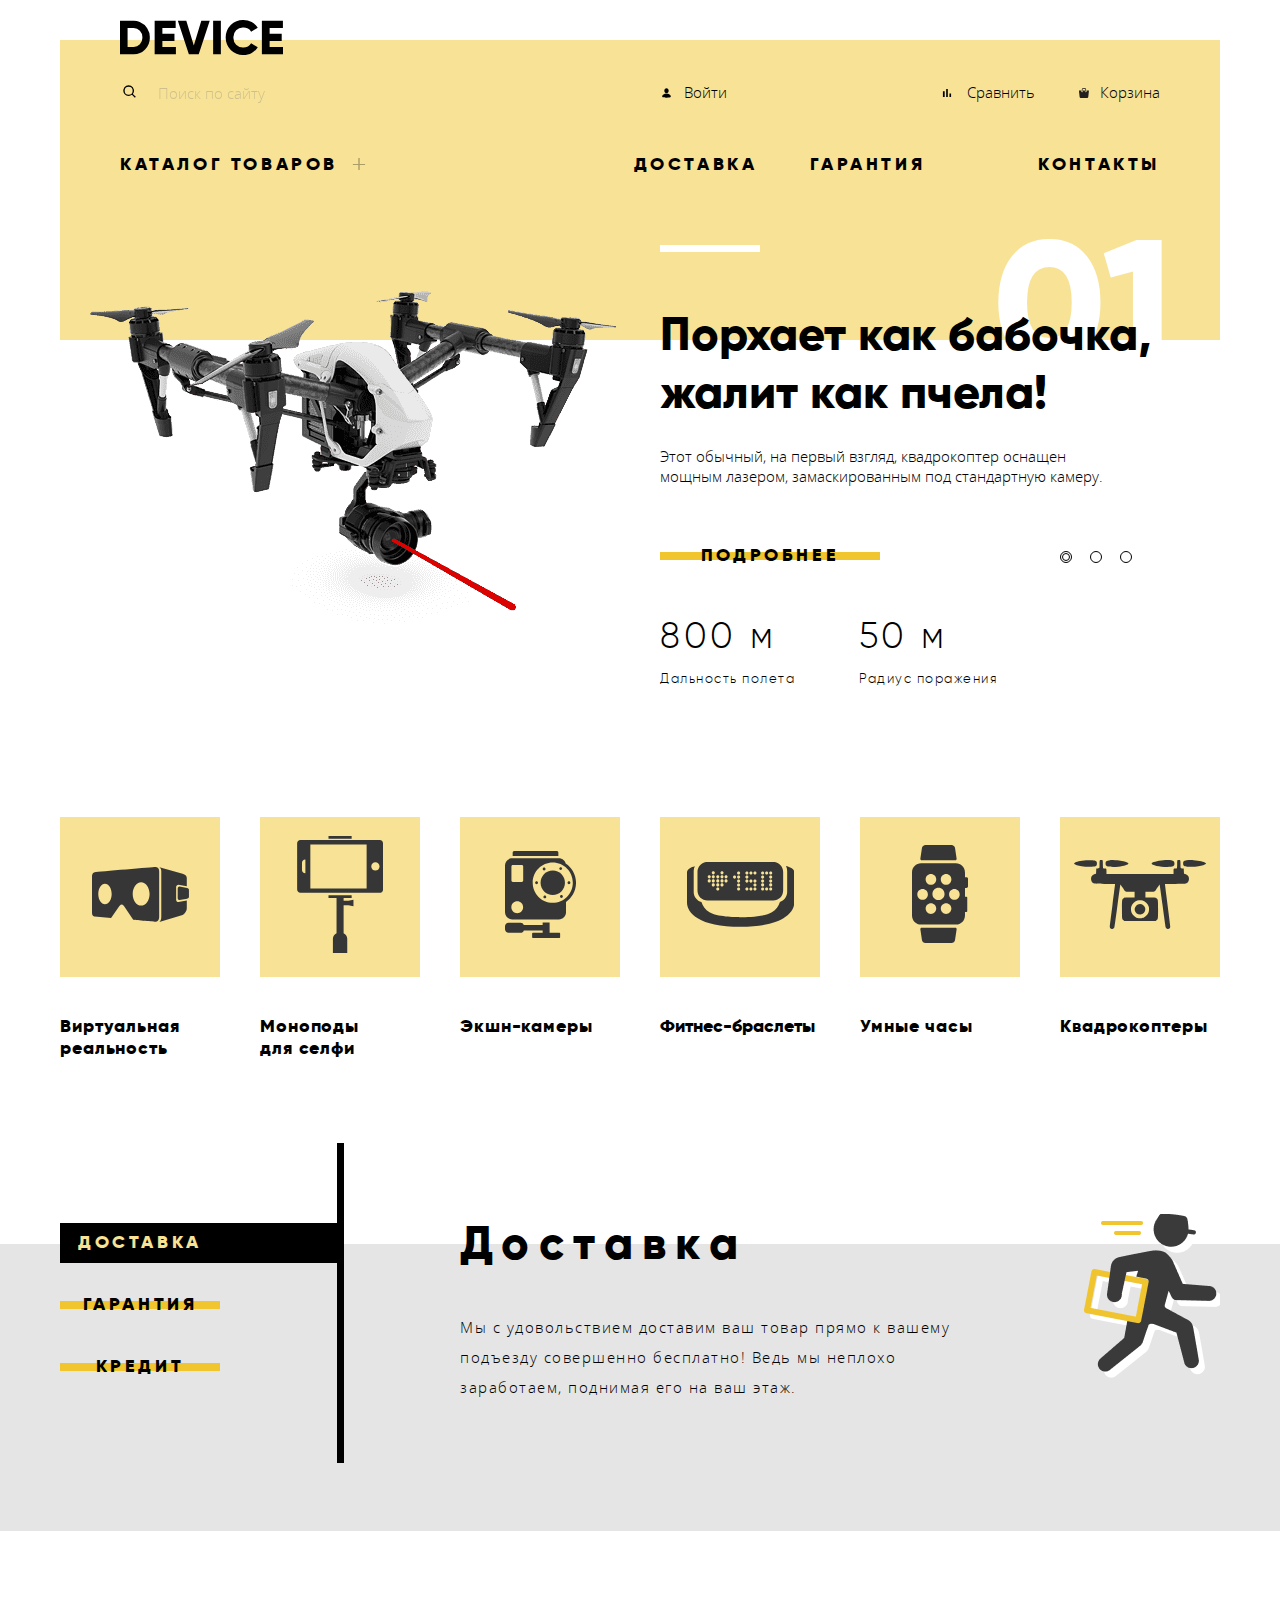
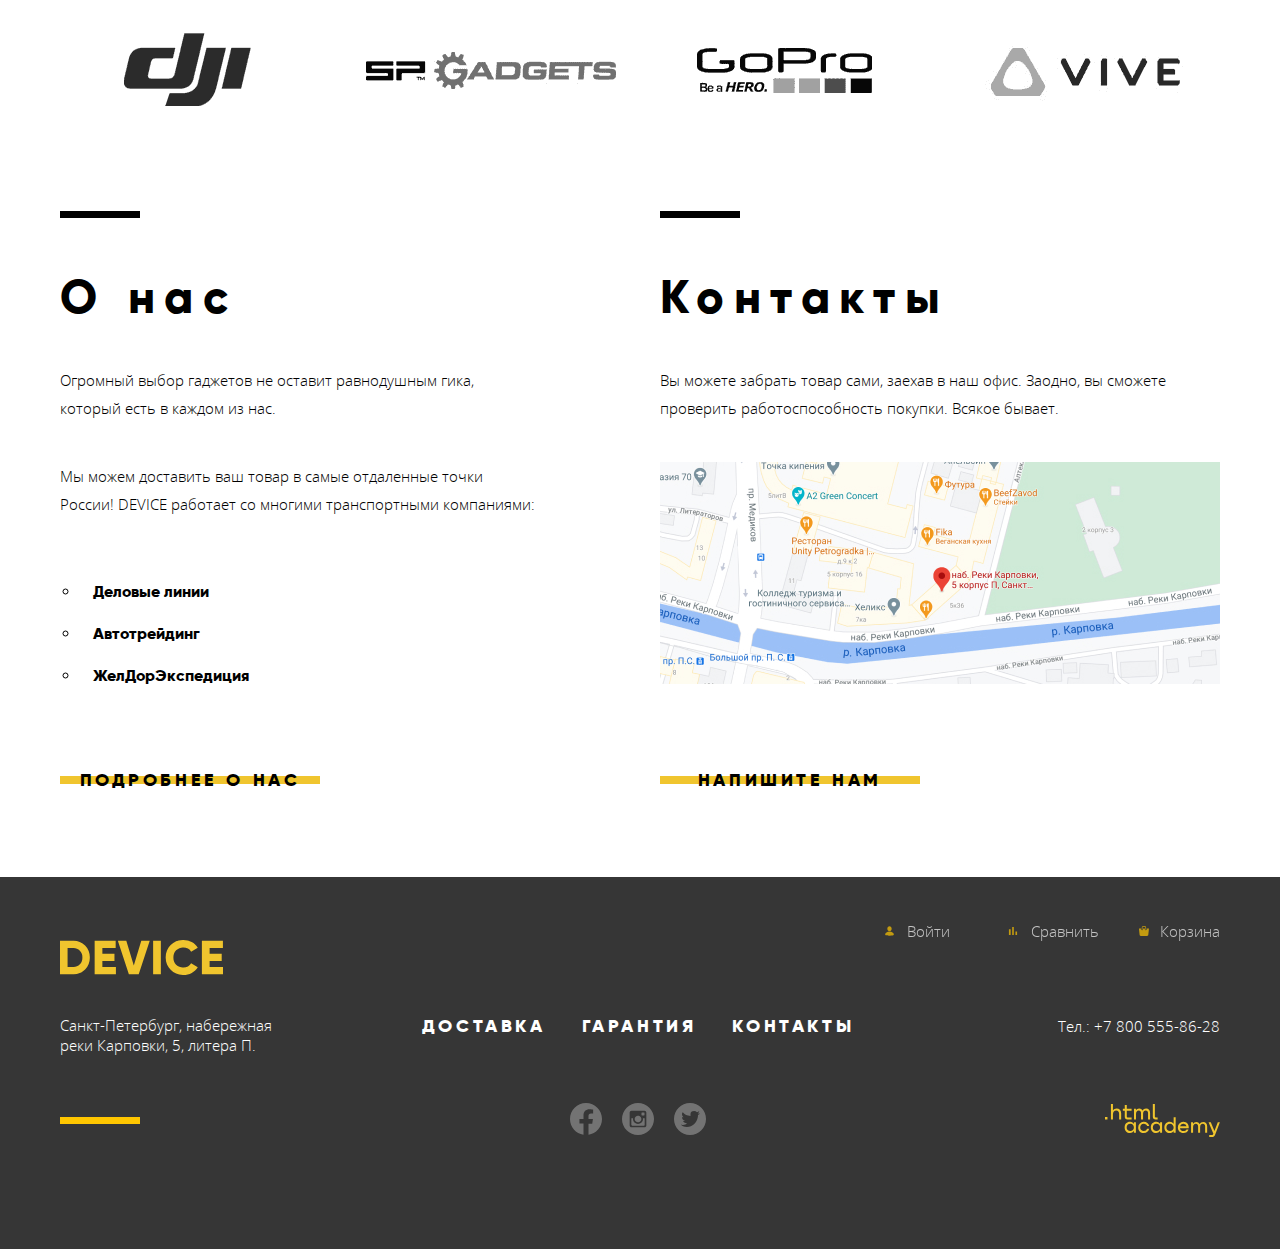
==== index.html @ fd4f30e4 "доработала модалки" ====
<!DOCTYPE html>
<html class="page" lang="ru">

<head>
  <meta charset="utf-8">
  <title>HTML Academy: Девайс</title>
  <link rel="stylesheet" href="css/normalize.css">
  <link rel="stylesheet" href="css/style.css">
  <link rel="icon" href="favicon.ico">
  <link rel="icon" href="favicon/icon.svg" type="image/svg+xml">
  <link rel="apple-touch-icon" href="favicon/180.png">
  <link rel="manifest" href="manifest.webmanifest">
</head>

<body class="page-body">
  <header class="header-main container">
    <a class="logo-link" href="#">
      <img class="logo" src="img/logo.svg" width="163" height="35" alt="Логотип магазина Девайс">
    </a>
    <nav class="nav-menu">
      <div class="nav-menu-top">
        <form class="search-form" action="#" method="get">
          <label for="search-input"><span class="visually-hidden">Поиск</span></label>
          <input class="search-input" id="search-input" type="text" name="search" placeholder="Поиск по сайту" required>
          <button class="search-button" type="submit">Найти</button>
        </form>
        <ul class="profile-list">
          <li class="nav-action-item">
            <a class="nav-action-link link-user link-name" href="#">Войти</a>
          </li>
        </ul>
        <ul class="nav-action-list">
          <li class="nav-action-item">
            <a class="nav-action-link link-chart" href="#">Сравнить</a>
          </li>
          <li class="nav-action-item">
            <a class="nav-action-link link-card" href="#">Корзина</a>
          </li>
        </ul>
      </div>
      <ul class="nav-list">
        <li class="nav-item top-menu">
          <a class="nav-link nav-catalog-link" href="catalog.html">Каталог товаров</a>
          <ul class="submenu-list">
            <li class="submenu-item item-a">
              <a class="catalog-link" href="catalog.html">Виртуальная реальность</a>
            </li>
            <li class="submenu-item item-b">
              <a class="catalog-link" href="catalog.html">Моноподы для селфи</a>
            </li>
            <li class="submenu-item item-c">
              <a class="catalog-link" href="catalog.html">Экшн-камеры</a>
            </li>
            <li class="submenu-item item-d">
              <a class="catalog-link" href="catalog.html">Фитнес-браслеты</a>
            </li>
            <li class="submenu-item item-e">
              <a class="catalog-link" href="catalog.html">Умные часы</a>
            </li>
            <li class="submenu-item item-f">
              <a class="catalog-link" href="catalog.html">Квадрокоптер</a>
            </li>
          </ul>
        </li>
        <li class="nav-item">
          <a class="nav-link" href="#delivery">Доставка</a>
        </li>
        <li class="nav-item">
          <a class="nav-link" href="#warranty">Гарантия</a>
        </li>
        <li class="nav-item">
          <a class="nav-link" href="#contacts">Контакты</a>
        </li>
      </ul>
    </nav>
  </header>

  <main class="main-section">
    <h1 class="visually-hidden">Магазин Device</h1>
    <section class="slider container">
      <div class="pagination">
        <a class="pagination-link pagination-link-active pagination-link1" href="#slide1" aria-label="Первый слайд"></a>
        <a class="pagination-link pagination-link2" href="#slide2" aria-label="Второй слайд"></a>
        <a class="pagination-link pagination-link3" href="#slide3" aria-label="Третий слайд"></a>
      </div>
      <h2 class="visually-hidden">Хиты продаж!</h2>
      <div class="slider-inner">
        <ul class="slider-list">
          <li id="slide1" class="slide-item slide1">
            <div class="slide-right">
              <div class="slider-wrap">
                <h4 class="slider-title">Порхает как бабочка, жалит как пчела!</h4>
                <p class="slider-text">
                  Этот обычный, на первый взгляд, квадрокоптер оснащен<br> мощным лазером, замаскированным под стандартную камеру.
                </p>
                <p class="slider-button">
                  <a class="slider-link link-details" href="catalog.html">Подробнее</a>
                </p>
                <div class="properties-container">
                  <dl class="properties">
                    <dt>Дальность полета</dt>
                    <dd>800 м</dd>
                  </dl>
                  <dl class="properties">
                    <dt>Радиус поражения</dt>
                    <dd>50 м</dd>
                  </dl>
                </div>
              </div>
            </div>
            <div class="slide-left">
              <img class="slide-img" src="img/slider/slider-3.png" alt="Квадрокоптер" width="526" height="334">
            </div>
          </li>
          <li id="slide2" class="slide-item slide2">
            <div class="slide-right">
              <div class="slider-wrap">
                <h4 class="slider-title">Худеем<br>правильно!</h4>
                <p class="slider-text">
                  Мотивирующие фитнес-браслеты помогут найти в себе силы<br> не пропускать занятия и
                  соблюдать диету.
                </p>
                <p class="slider-button">
                  <a class="slider-link link-details" href="catalog.html">Подробнее</a>
                </p>
                <div class="properties-container">
                  <dl class="properties">
                    <dt>Без подзарядки</dt>
                    <dd>48 часов</dd>
                  </dl>
                </div>
              </div>
            </div>
            <div class="slide-left">
              <img class="slide-img" src="img/slider/slider-2.png" alt="Фитнес-браслет" width="345" height="485">
            </div>
          </li>
          <li id="slide3" class="slide-item slide3">
            <div class="slide-right">
              <div class="slider-wrap">
                <h4 class="slider-title">Делай селфи,<br> как Бен Стиллер!</h4>
                <p class="slider-text">
                  Самая длинная палка для селфи доступна в нашем магазине.<br>Восемь (Восемь,
                  Карл!) метров длиной и весом всего 5 килограмм.
                </p>
                <p class="slider-button">
                  <a class="slider-link link-details" href="catalog.html">Подробнее</a>
                </p>
                <div class="properties-container">
                  <dl class="properties">
                    <dt>Длина палки</dt>
                    <dd>8,5 м</dd>
                  </dl>
                  <dl class="properties">
                    <dt>Вес палки</dt>
                    <dd>5 кг</dd>
                  </dl>
                  <dl class="properties">
                    <dt>Материал</dt>
                    <dd>Карбон</dd>
                  </dl>
                </div>
              </div>
            </div>
            <div class="slide-left">
              <img class="slide-img" src="img/slider/slider-1.png" alt="Палка для селфи" width="384" height="486">
            </div>
          </li>
        </ul>
      </div>
    </section>
    <section class="chapters container">
      <h2 class="visually-hidden">Категории товаров</h2>
      <ul class="chapter-list">
        <li class="chapter-item">
          <a class="chapter-link chapter-link1" href="catalog.html">Виртуальная реальность</a>
        </li>
        <li class="chapter-item">
          <a class="chapter-link chapter-link2" href="catalog.html">Моноподы<br> для селфи</a>
        </li>
        <li class="chapter-item">
          <a class="chapter-link chapter-link3" href="catalog.html">Экшн-камеры</a>
        </li>
        <li class="chapter-item">
          <a class="chapter-link chapter-link4" href="catalog.html">Фитнес-браслеты</a>
        </li>
        <li class="chapter-item">
          <a class="chapter-link chapter-link5" href="catalog.html">Умные часы</a>
        </li>
        <li class="chapter-item">
          <a class="chapter-link chapter-link6" href="catalog.html">Квадрокоптеры</a>
        </li>
      </ul>
    </section>
    <section class="advantages">
      <h2 class="visually-hidden">Сервисы и услуги</h2>
      <div class="advantages-container container">
        <div class="advantage-pagination advantage-rect">
          <a class="advantage-link advantage-link-active" href="#delivery">
            <span class="advantage-link-content">Доставка</span>
          </a>
          <a class="advantage-link" href="#warranty">
            <span class="advantage-link-content">Гарантия</span>
          </a>
          <a class="advantage-link" href="#credit">
            <span class="advantage-link-content">Кредит</span>
          </a>
        </div>
        <div class="advantage-services">
          <ul class="advantage-list">
            <li class="advantage-item advantage-delivery" id="delivery">
              <h2 class="advantage-title">Доставка</h2>
              <p class="advantage-text">
                Мы с удовольствием доставим ваш товар прямо к вашему подъезду совершенно бесплатно! Ведь мы неплохо заработаем, поднимая его на ваш этаж.
              </p>
            </li>
            <li class="advantage-item advantage-warranty" id="warranty">
              <h2 class="advantage-title">Гарантия</h2>
              <p class="advantage-text">
                Если из-за возгорания купленного у нас товара у вас сгорит дом — не переживайте, мы выдадим вам новый. Товар, не дом, конечно же.
              </p>
            </li>
            <li class="advantage-item advantage-credit" id="credit">
              <h2 class="advantage-title">Кредит</h2>
              <p class="advantage-text">
                Залезть в долговую яму стало проще! Кредитные консультанты подберут для вас наиболее выгодные условия кредита. Выгодные для нашего банка, разумеется.
              </p>
            </li>
          </ul>
        </div>
      </div>
    </section>
    <section class="brends container">
      <h2 class="visually-hidden">Любимые бренды</h2>
      <a class="brend-link" href="#">
        <img src="img/brends/logo-1.png" width="260" height="100" alt="brend dji">
      </a>
      <a class="brend-link" href="#">
        <img src="img/brends/logo-3.png" width="260" height="100" alt="brend SPgadgets">
      </a>
      <a class="brend-link" href="#">
        <img src="img/brends/logo-4.png" width="260" height="100" alt="brend gopro">
      </a>
      <a class="brend-link" href="#">
        <img src="img/brends/logo-2.png" width="260" height="100" alt="brend vive">
      </a>
    </section>
    <section class="information container">
      <div class="info info-left rectangle-black" id="about">
        <h2 class="info-title">О нас</h2>
        <p class="info-text">
          Огромный выбор гаджетов не оставит равнодушным гика,<br> который есть в каждом из нас.
        </p>
        <p class="info-text">
          Мы можем доставить ваш товар в самые отдаленные точки<br> России! DEVICE работает со многими транспортными компаниями:
        </p>
        <ul class="info-list">
          <li class="info-item">Деловые линии</li>
          <li class="info-item">Автотрейдинг</li>
          <li class="info-item">ЖелДорЭкспедиция</li>
        </ul>
        <p>
          <a class="info-details link-details" href="blank.html">Подробнее о нас</a>
        </p>
      </div>
      <div class="info info-right rectangle-black" id="contacts">
        <h2 class="info-title">Контакты</h2>
        <p class="info-text">
          Вы можете забрать товар сами, заехав в наш офис. Заодно, вы сможете проверить работоспособность покупки. Всякое бывает.
        </p>
        <!-- карта в модальном окне -->
        <a class="map-link"
          href="https://yandex.ru/maps/?um=constructor%3A0f38cbfa6daa32924978b7d7535a2a2a3429eadb33dad07c6a43eb1ac3338e23&source=constructorLink">
          <img src="img/map.png" width="560" height="222" alt="Санкт-Петербург, набережная реки Карповки, 5, литера П">
        </a>
        <p>
          <a class="info-form-link link-details" href="blank.html">Напишите нам</a>
        </p>
      </div>
    </section>
  </main>
  <footer class="footer-main">
    <div class="footer-container container">
      <div class="footer-navigation">
        <ul class="footer-profile-list">
          <li class="footer-action-item">
            <a class="footer-action-link footer-link-user footer-name-user" href="#">Войти</a>
          </li>
        </ul>
        <ul class="footer-action-list">
          <li class="footer-action-item">
            <a class="footer-action-link footer-link-chart" href="#">Сравнить</a>
          </li>
          <li class="footer-action-item">
            <a class="footer-action-link footer-link-card" href="#">Корзина</a>
          </li>
        </ul>
      </div>
      <section class="footer-content">
        <h2 class="visually-hidden">Контакты</h2>
        <div class="footer-left">
          <a class="footer-logo-link" href="#">
            <img class="logo-footer" src="img/logo-yellow.svg" width="163" height="35" alt="Логотип магазина Девайс">
          </a>
          <p class="footer-text rectangle-yellow">
            Санкт-Петербург, набережная<br>реки Карповки, 5, литера П.
          </p>
        </div>
        <div class="footer-center">
          <ul class="footer-nav-list">
            <li class="footer-nav-item">
              <a class="footer-nav-link" href="#delivery">Доставка</a>
            </li>
            <li class="footer-nav-item">
              <a class="footer-nav-link" href="#warranty">Гарантия</a>
            </li>
            <li class="footer-nav-item">
              <a class="footer-nav-link" href="#contacts">Контакты</a>
            </li>
          </ul>
          <ul class="social-list">
            <li class="social-item">
              <a class="social-link facebook" href="#">
                <span class="visually-hidden">Мы в фейсбуке</span>
              </a>
            </li>
            <li class="social-item">
              <a class="social-link instagram" href="#">
                <span class="visually-hidden">Мы в инстаграм</span>
              </a>
            </li>
            <li class="social-item">
              <a class="social-link twitter" href="#">
                <span class="visually-hidden">Мы в твиттере</span>
              </a>
            </li>
          </ul>
        </div>
        <div class="footer-right">
          <p class="footer-text">Тел.:
            <a class="tel-link" href="tel:+78005558628">+7 800 555-86-28</a>
          </p>
          <a class="education-link" href="https://htmlacademy.ru/intensive/htmlcss">
            <img class="education-logo" width="115" height="33" src="img/logo_htmlacademy.svg" alt="html academy">
          </a>
        </div>
      </section>
    </div>
  </footer>

  <section class="modal modal-map">
    <h2 class="visually-hidden">Как до нас добраться</h2>
    <p>
      <button class="modal-close modal-close-map" type="button"></button>
    </p>
  <iframe src="https://www.google.com/maps/embed?pb=!1m18!1m12!1m3!1d1996.8226084133173!2d30.31522021666786!3d59.968265981886915!2m3!1f0!2f0!3f0!3m2!1i1024!2i768!4f13.1!3m3!1m2!1s0x4696310fca5afc31%3A0x5f2ac55f567b2400!2sHTML%20Academy!5e0!3m2!1sru!2sus!4v1624770397176!5m2!1sru!2sus" width="960" height="560" allowfullscreen="" loading="lazy" title="Офис компании по адресу набережная реки Карповки, 5, литера П, Санкт-Петербург">
  </iframe>
  </section>

  <section class="modal modal-letter">
    <h2 class="visually-hidden">Напишите нам</h2>
    <p>
      <button class="modal-close" type="button"></button>
    </p>
    <form action="#" method="post" class="letter-form">
      <p>
        <label for="name-input">Ваше имя:</label>
        <input class="letter-input letter-input-name" id="name-input" type="text" name="name" placeholder="Имя Фамилия" autofocus>
      </p>
      <p>
        <label for="email-input">Ваш e-mail:</label>
        <input class="letter-input letter-input-email" id="email-input" type="email" name="e-mail" placeholder="email@example.com" tabindex="2">
      </p>
      <p>
        <label for="yourmessage">Текст письма:</label>
        <textarea class="letter-textarea" id="yourmessage" name="message" rows=5 tabindex="3" placeholder="В свободной форме"></textarea>
      </p>

      <button type="submit" class="letter-button">Отправить</button>
    </form>
  </section>

<script src="js/script.js"></script>
</body>

</html>
---- css/style.css ----
:root {
  --basic-black: #000000;
  --basic-white: #ffffff;
  --basic-extra-dark: #363636;
  --basic-dark: #464646;
  --basic-grey: #7e7e7e;
  --basic-dark-grey: #dcdcdc;
  --basic-light-grey: #e5e5e5;
  --basic-yellow: #f0c52e;
  --basic-light-yellow: #f7e296;
  --special-yellow: #ffc600;
  --special-green: #91c92f;
  --special-rose: #f6dada;
  --special-opacity: rgba(255, 255, 255, 0);
  --special-light-grey: #f2f2f2;
  --special-dark-grey: #eaeaea;
}

@font-face {
  font-family: "Gilroy";
  src:
    url("../fonts/gilroyextrabold.woff2") format("woff2"),
    url("../fonts/gilroyextrabold.woff") format("woff");
  font-style: normal;
  font-weight: 800;
}

@font-face {
  font-family: "Gilroy";
  src:
    url("../fonts/gilroylight.woff2") format("woff2"),
    url("../fonts/gilroylight.woff") format("woff");
  font-style: normal;
  font-weight: 300;
}

@font-face {
  font-family: "Open Sans";
  src:
    url("../fonts/opensans.woff2") format("woff2"),
    url("../fonts/opensans.woff") format("woff");
  font-style: normal;
  font-weight: 400;
}

@font-face {
  font-family: "Open Sans";
  src:
    url("../fonts/opensanslight.woff2") format("woff2"),
    url("../fonts/opensanslight.woff") format("woff");
  font-style: normal;
  font-weight: 300;
}

/* Animations */

@keyframes bounce {
  0% {
    transform: translateY(-2000px);
  }

  70% {
    transform: translateY(30px);
  }

  90% {
    transform: translateY(-10px);
  }

  100% {
    transform: translateY(0);
  }
}

@keyframes shake {
  0%,
  100% {
    transform: translateX(0);
  }

  10%,
  30%,
  50%,
  70%,
  90% {
    transform: translateX(-10px);
  }

  20%,
  40%,
  60%,
  80% {
    transform: translateX(10px);
  }
}

.page {
  height: 100%;
  scroll-behavior: smooth;
}

.page-body {
  font-family: "Open Sans", "Roboto", sans-serif;
  font-size: 15px;
  font-weight: 300;
  color: var(--basic-black);
  background-color: var(--basic-white);
  margin: 0 auto;
  padding: 0;
  width: 100%;
  min-height: 100%;
  display: grid;
  grid-template-rows: min-content 1fr min-content;
  align-content: start;
}

a {
  text-decoration: none;
  color: var(--basic-black);
}

img {
  display: block;
  max-width: 100%;
  height: auto;
}

.visually-hidden {
  position: absolute;
  transform: scale(0);
}

.container {
  width: 1160px;
  margin: 0 auto;
  box-sizing: border-box;
  padding: 0;
}

/* -------header------- */

.header-main {
  background: var(--basic-light-yellow);
  margin-top: 40px;
  padding: 44px 60px 158px;
}

.logo-link {
  position: absolute;
  top: 20px;
}

.logo-link:hover {
  opacity: 0.6;
}

.logo-link:active {
  opacity: 0.3;
}

.logo {
  width: 163px;
  height: 35px;
}

.nav-menu {
  display: flex;
  flex-direction: column;
}

.nav-menu-top {
  display: flex;
}

.search-form {
  margin-top: -12px;
  margin-right: 98px;
  padding: 0;
  display: flex;
  position: relative;
}

label[for="search-input"] {
  display: flex;
  background-image: url(../img/icons/icon_search.svg);
  background-repeat: no-repeat;
  background-position: center;
  margin-right: 16px;
  width: 20px;
  height: 40px;
}

.search-button {
  display: flex;
  justify-content: center;
  align-items: center;
  font-family: "Open Sans", "Roboto", sans-serif;
  font-weight: 300;
  width: 84px;
  height: 50px;
  border: 2px solid var(--basic-black);
  border-bottom: none;
  background: var(--special-opacity);
  text-transform: uppercase;
  opacity: 0;
}

.search-button::before {
  content: "";
  width: 440px;
  height: 2px;
  background-color: var(--basic-black);
  position: absolute;
  bottom: 0;
  left: 0;
}

.search-input {
  border: none;
  outline: none;
  background: var(--special-opacity);
  opacity: 0.3;
  font-family: "Open Sans", "Roboto", sans-serif;
  font-weight: 300;
  height: 40px;
  width: 318px;
}

.search-input:hover,
.search-input:focus-within {
  opacity: 0.6;
  outline: none;
}

.search-input:valid ~ .search-button {
  opacity: 1;
}

.search-button:hover,
.search-button:focus-within {
  background: var(--basic-black);
  color: var(--basic-white);
}

.search-button:active {
  opacity: 0.3;
}

.profile-list {
  list-style-type: none;
  margin: 0;
  padding: 0;
  display: flex;
  justify-content: flex-start;
  flex-grow: 1;
  flex-wrap: wrap;
}

.link-name {
  margin-right: 20px;
}

.link-name::before {
  content: "";
  background-image: url(../img/icons/icon_user.svg);
  background-repeat: no-repeat;
  margin-right: 11px;
  width: 13px;
  height: 14px;
}

.link-chart::before {
  content: "";
  background-image: url(../img/icons/icon_chart.svg);
  background-repeat: no-repeat;
  margin-right: 13px;
  width: 14px;
  height: 14px;
}

.link-card::before {
  content: "";
  background-image: url(../img/icons/icon_cart.svg);
  background-repeat: no-repeat;
  margin-right: 11px;
  width: 10px;
  height: 10px;
}

.nav-action-list {
  list-style-type: none;
  margin: 0;
  padding: 0;
  display: flex;
  justify-content: space-between;
  width: 220px;
}

.nav-action-link {
  display: flex;
  justify-content: center;
  align-items: center;
}

.nav-action-link:hover {
  opacity: 0.6;
}

.nav-action-link:active {
  opacity: 0.3;
}

.nav-list {
  list-style-type: none;
  display: flex;
  justify-content: space-between;
  align-items: center;
  padding: 0;
  margin: 0;
  margin-top: 25px;
  position: relative;
}

.nav-item:first-child {
  margin-right: 250px;
}

.nav-item:nth-child(3) {
  margin-right: 100px;
  margin-left: 40px;
}

.nav-link {
  font-family: "Gilroy", "Arial", sans-serif;
  font-weight: 800;
  font-size: 18px;
  text-transform: uppercase;
  letter-spacing: 0.2em;
  display: inline-block;
}

.nav-link:hover {
  opacity: 0.6;
}

.nav-link:active {
  opacity: 0.3;
}

.nav-catalog-link {
  display: flex;
  align-items: center;
}

.top-menu:hover .submenu-list,
.top-menu:focus-within .submenu-list {
  opacity: 1;
  visibility: visible;
}

.nav-catalog-link::after {
  content: "+";
  font-size: 30px;
  font-weight: 400;
  opacity: 0.3;
  vertical-align: middle;
  margin-left: 13px;
}

.submenu-list {
  list-style-type: none;
  padding-left: 60px;
  padding-bottom: 46px;
  position: absolute;
  display: grid;
  width: 1160px;
  left: -60px;
  top: 48px;
  z-index: 3;
  box-sizing: border-box;
  background: var(--basic-light-yellow);
  grid-template-areas:
    "a d f"
    "b e ."
    "c . .";
  column-gap: 61px;
  row-gap: 20px;
  grid-template-columns: max-content max-content max-content;
  grid-template-rows: min-content min-content min-content;
  transition: 0.5s ease-in-out;
  opacity: 0;
  visibility: hidden;
}

.item-a {
  grid-area: a;
}

.item-b {
  grid-area: b;
}

.item-c {
  grid-area: c;
}

.item-d {
  grid-area: d;
}

.item-e {
  grid-area: e;
}

.item-f {
  grid-area: f;
}

.catalog-link {
  font-family: "Open Sans", "Roboto", sans-serif;
  font-weight: 300;
  font-size: 16px;
  line-height: 20px;
}

.catalog-link:hover {
  opacity: 0.6;
}

.catalog-link:focus {
  opacity: 0.3;
}

.top-menu:hover .submenu {
  opacity: 1;
}

/* --------slider---------- */

.slider {
  margin-top: -155px;
  position: relative;
}

.slider::before {
  content: "";
  position: absolute;
  width: 100px;
  height: 7px;
  background-color: var(--basic-white);
  right: 460px;
  top: 60px;
}

.slider-inner {
  overflow: hidden;
}

.slider-list {
  list-style-type: none;
  margin: 0;
  padding: 0;
  width: 300%;
  transition: transform 0.8s ease;
  display: flex;
  counter-reset: list-counter;
}

.slide-item {
  display: flex;
  justify-content: space-between;
  flex-direction: row-reverse;
  width: 1160px;
  position: relative;
  z-index: 1;
  counter-increment: list-counter;
}

.slide-item::before {
  content: "0" counter(list-counter);
  font-family: "Gilroy", "Arial", sans-serif;
  font-style: normal;
  font-weight: 800;
  font-size: 179px;
  line-height: 219px;
  text-transform: uppercase;
  color: var(--basic-white);
  position: absolute;
  right: 46px;
  top: 9px;
  z-index: -1;
}

.slide-right {
  max-width: 500px;
  margin-right: 60px;
}

.slide-left {
  display: flex;
  justify-content: center;
  align-items: center;
  padding: 30px;
}

.slide-left img {
  object-fit: contain;
}

.slider-wrap {
  display: grid;
  margin-top: 120px;
  min-height: 400px;
  grid-template-rows: repeat(4, min-content);
}

.slider-title {
  font-family: "Gilroy", "Arial", sans-serif;
  font-style: normal;
  font-weight: 800;
  font-size: 47px;
  line-height: 58px;
  margin: 0;
  margin-bottom: 25px;
}

.slider-text {
  line-height: 20px;
  margin: 0;
  max-width: 480px;
}

.slider-button {
  margin: 50px 0 40px;
}

.link-details {
  font-family: "Gilroy", "Arial", sans-serif;
  font-weight: 800;
  font-size: 18px;
  letter-spacing: 0.2em;
  text-transform: uppercase;
  display: flex;
  justify-content: center;
  width: 220px;
  align-items: center;
  height: 40px;
  box-sizing: border-box;
  background-image: linear-gradient(var(--special-opacity) 16px, var(--basic-yellow) 16px, var(--basic-yellow) 24px, var(--special-opacity) 24px);
}

.link-details:hover {
  background: var(--basic-yellow);
}

.link-details:active {
  opacity: 0.3;
}

.pagination {
  z-index: 2;
  display: flex;
  position: absolute;
  bottom: 168px;
  right: 88px;
}

.pagination-link {
  display: inline-flex;
  justify-content: center;
  align-items: center;
  box-sizing: border-box;
  width: 12px;
  height: 12px;
  border: 1px solid var(--basic-black);
  border-radius: 50%;
  margin-right: 18px;
}

.pagination-link:last-of-type {
  margin-right: 0;
}

.pagination-link-active::before {
  content: "";
  width: 6px;
  height: 6px;
  border: 1px solid var(--basic-black);
  border-radius: 50%;
}

.properties-container {
  display: flex;
  gap: 64px;
}

.properties {
  padding: 0;
  display: flex;
  flex-wrap: nowrap;
  flex-direction: column-reverse;
  font-family: "Gilroy", "Arial", sans-serif;
  font-weight: 300;
  letter-spacing: 0.1em;
  row-gap: 15px;
}

.properties dd {
  margin: 0;
  font-size: 36px;
  letter-spacing: 0.1em;
}

.properties dt {
  font-size: 13px;
}

/* ------chapters------- */

.chapters {
  margin: 48px auto 85px;
}

.chapter-list {
  list-style-type: none;
  margin: 0;
  padding: 0;
  display: flex;
  justify-content: space-between;
}

.chapter-item {
  width: 160px;
}

.chapter-link {
  display: block;
  font-family: "Gilroy", "Arial", sans-serif;
  font-weight: 800;
  font-size: 18px;
  line-height: 22px;
  letter-spacing: 0.05em;
  margin-top: 38px;
}

.chapter-link4 {
  letter-spacing: 0;
}

.chapter-link::before {
  content: "";
  background-color: var(--basic-light-yellow);
  display: flex;
  justify-content: center;
  align-items: center;
  width: 160px;
  height: 160px;
  margin-bottom: 38px;
}

.chapter-link1::before {
  content: url(../img/popular/popular-1.svg);
}

.chapter-link2::before {
  content: url(../img/popular/popular-2.svg);
}

.chapter-link3::before {
  content: url(../img/popular/popular-3.svg);
}

.chapter-link4::before {
  content: url(../img/popular/popular-4.svg);
}

.chapter-link5::before {
  content: url(../img/popular/popular-5.svg);
}

.chapter-link6::before {
  content: url(../img/popular/popular-6.svg);
}

.chapter-link:hover::before {
  background-color: var(--basic-yellow);
}

.chapter-link:active {
  opacity: 0.3;
}

/* --------advantages------- */

.advantages {
  background-image: linear-gradient(var(--basic-white) 100px, var(--basic-light-grey) 100px);
}

.advantages-container {
  display: flex;
  justify-content: flex-start;
  position: relative;
  height: 387px;
}

.advantage-services {
  overflow: hidden;
  flex-grow: 1;
}

.advantage-list {
  height: 300%;
  list-style-type: none;
  margin: 0;
  padding: 0;
}

.advantage-item {
  padding: 72px 116px;
  min-height: 400px;
}

.advantage-title {
  margin: 0;
  margin-bottom: 42px;
}

.advantage-text {
  width: 495px;
  line-height: 30px;
  letter-spacing: 0.1em;
}

.advantage-pagination {
  width: 284px;
  position: relative;
  margin-top: 79px;
}

.advantage-link {
  width: 280px;
  display: block;
  margin-bottom: 22px;
}

.advantage-link-content {
  width: 160px;
  height: 40px;
  font-family: "Gilroy", "Arial", sans-serif;
  font-weight: 800;
  font-size: 18px;
  letter-spacing: 0.2em;
  text-transform: uppercase;
  display: flex;
  justify-content: center;
  align-items: center;
  background: linear-gradient(var(--special-opacity) 16px, var(--basic-yellow) 16px, var(--basic-yellow) 24px, var(--special-opacity) 24px);
}

.advantage-link:hover .advantage-link-content {
  background: var(--basic-yellow);
  color: var(--basic-black);
}

.advantage-link:active .advantage-link-content,
.advantage-link-active .advantage-link-content {
  background: var(--basic-black);
  color: var(--basic-light-yellow);
}

.advantage-link:active,
.advantage-link-active {
  background: var(--basic-black);
  color: var(--basic-light-yellow);
}

.advantage-rect::after {
  content: "";
  display: block;
  width: 7px;
  height: 320px;
  background: var(--basic-black);
  position: absolute;
  top: -80px;
  right: 0;
}

.advantage-delivery {
  background-image: url(../img/back/delivery.png);
  background-repeat: no-repeat;
  background-position: 740px 70px;
}

.advantage-warranty {
  background-image: url(../img/back/warranty.png);
  background-repeat: no-repeat;
  background-position: right 86px;
}

.advantage-credit {
  background-image: url(../img/back/credit.png);
  background-repeat: no-repeat;
  background-position: right 86px;
}

h2 {
  font-family: "Gilroy", "Arial", sans-serif;
  font-weight: 800;
  font-size: 47px;
  letter-spacing: 0.2em;
}

/* -----brends----- */

.brends {
  margin: 90px auto;
  display: flex;
  justify-content: space-between;
}

.brend-link > img {
  filter: saturate(0);
}

.brend-link:hover > img {
  filter: saturate(100%);
}

/* ------information------- */

.information {
  display: flex;
  justify-content: space-between;
  row-gap: 100px;
  margin-bottom: 62px;
}

.info {
  width: 50%;
  min-height: 580px;
}

.info-title {
  margin: 52px 0 42px;
}

.information p {
  line-height: 28px;
}

.info p:first-of-type {
  margin: 40px 0;
}

.rectangle-black::before {
  content: "";
  display: block;
  width: 80px;
  height: 7px;
  background: var(--basic-black);
}

.info-list {
  list-style-type: none;
  margin: 60px 0;
  padding: 0;
  padding-left: 20px;
}

.info-item {
  list-style-type: circle;
  font-family: "Gilroy", "Arial", sans-serif;
  font-weight: 800;
  font-size: 16px;
  line-height: 28px;
  margin-bottom: 14px;
  padding-left: 13px;
}

.info-form-link {
  width: 260px;
  margin-top: 76px;
}

.info-details {
  width: 260px;
  margin-top: 70px;
}

.info-right {
  padding-left: 40px;
}

/* -------footer------- */

.footer-main {
  background: var(--basic-extra-dark);
  z-index: 2;
}

.footer-container {
  margin: 46px auto 65px;
}

.footer-navigation {
  display: flex;
  justify-content: flex-end;
  column-gap: 36px;
}

.footer-action-list {
  list-style-type: none;
  margin: 0;
  padding: 0;
  display: flex;
  justify-content: flex-end;
  column-gap: 40px;
}

.footer-profile-list {
  list-style-type: none;
  margin: 0;
  padding: 0;
  display: flex;
  justify-content: flex-end;
  flex-wrap: wrap;
}

.footer-action-link {
  color: var(--basic-white);
  opacity: 0.7;
  display: flex;
  justify-content: center;
  align-items: center;
}

.footer-name-user {
  margin-right: 20px;
}

.footer-name-user::before {
  content: "";
  background-image: url(../img/icons/icon_user_g.svg);
  background-repeat: no-repeat;
  margin-right: 11px;
  width: 13px;
  height: 14px;
}

.footer-link-chart::before {
  content: "";
  background-image: url(../img/icons/icon_chart_y.svg);
  background-repeat: no-repeat;
  margin-right: 11px;
  width: 14px;
  height: 14px;
}

.footer-link-card::before {
  content: "";
  background-image: url(../img/icons/icon_cart_y.svg);
  background-repeat: no-repeat;
  margin-right: 11px;
  width: 10px;
  height: 10px;
}

.footer-action-link:hover {
  opacity: 1;
}

.footer-action-link:active {
  opacity: 3;
}

.footer-logo-link {
  display: block;
}

.footer-logo-link:hover {
  opacity: 0.6;
}

.footer-logo-link:active {
  opacity: 0.3;
}

.footer-content {
  display: flex;
  justify-content: space-between;
}

.footer-left {
  margin-right: 146px;
}

.footer-text {
  color: var(--basic-white);
  margin: 40px auto 60px 0;
  line-height: 20px;
}

.footer-center {
  margin-right: 200px;
}

.footer-nav-list {
  list-style-type: none;
  padding: 0;
  display: flex;
  justify-content: center;
  column-gap: 36px;
  margin: 76px 0 67px;
}

.footer-nav-link {
  font-family: "Gilroy", "Arial", sans-serif;
  font-weight: 800;
  font-size: 18px;
  letter-spacing: 0.2em;
  text-transform: uppercase;
  color: var(--basic-white);
}

.footer-nav-link:hover {
  opacity: 0.6;
}

.footer-nav-link:active {
  opacity: 0.3;
}

.social-list {
  list-style-type: none;
  margin: 0;
  padding: 0;
  display: flex;
  justify-content: center;
  column-gap: 20px;
}

.facebook::after {
  content: url(../img/social/facebook.svg);
  width: 32px;
  height: 32px;
}

.instagram::after {
  content: url(../img/social/insta.svg);
  width: 32px;
  height: 32px;
}

.twitter::after {
  content: url(../img/social/twit.svg);
  width: 32px;
  height: 32px;
}

.social-link {
  opacity: 0.3;
  display: flex;
}

.social-link:hover {
  opacity: 0.6;
}

.social-link:active {
  opacity: 0.1;
}

.footer-right {
  display: flex;
  flex-direction: column;
  align-items: flex-end;
  padding-top: 36px;
}

.tel-link {
  color: var(--basic-white);
}

.education-link {
  margin-top: 8px;
}

.education-link:hover {
  opacity: 0.6;
}

.education-link:active {
  opacity: 0.3;
}

.rectangle-yellow::after {
  content: "";
  display: block;
  width: 80px;
  height: 7px;
  background: var(--special-yellow);
  margin-top: 62px;
}

/* ---------modal--------- */

.modal {
  display: none;
  position: fixed;
  margin: auto;
  background-color: var(--basic-white);
  z-index: 5;
  box-sizing: border-box;
  top: 120px;
  left: 0;
  right: 0;
  bottom: auto;
  max-width: 960px;
  box-shadow: 0 10px 16px rgba(0, 0, 0, 0.15);
}

.modal-error {
  animation: shake 0.6s;
}

.modal-map {
  height: 560px;
}

.modal-map iframe {
  border: none;
  margin-top: -85px;
}

.modal-close-map {
  margin-right: 20px;
}

.modal-letter {
  min-height: 550px;
  background: var(--basic-white);
  padding: 20px 20px 70px 100px;
}

.modal p:first-of-type {
  text-align: right;
}

.modal-close {
  width: 55px;
  height: 55px;
  background: var(--basic-yellow);
  opacity: 0.5;
  border-radius: 50%;
  border: none;
  position: relative;
}

.modal-close::before,
.modal-close::after {
  position: absolute;
  content: "";
  width: 50%;
  height: 4px;
  background-color: var(--basic-white);
  top: 45%;
  left: 25%;
}

.modal-close::before {
  transform: rotate(45deg);
}

.modal-close::after {
  transform: rotate(-45deg);
}

.modal-close:hover {
  opacity: 1;
}

.modal-close:active {
  opacity: 0.7;
}

.letter-form {
  display: flex;
  flex-wrap: wrap;
  column-gap: 40px;
}

.letter-form p {
  display: flex;
  flex-direction: column;
  align-items: flex-start;
  gap: 10px;
}

.letter-form label {
  font-family: "Gilroy", "Arial", sans-serif;
  font-weight: 800;
  font-size: 18px;
  color: var(--basic-black);
}

.letter-input {
  background: var(--special-light-grey);
  width: 360px;
  height: 50px;
  padding-left: 20px;
  box-sizing: border-box;
  border: 2px solid var(--special-opacity);
}

.letter-textarea {
  background: var(--special-light-grey);
  width: 760px;
  height: 167px;
  padding: 20px;
  box-sizing: border-box;
  border: 2px solid var(--special-opacity);
}

.letter-textarea::placeholder,
.letter-input::placeholder {
  font-family: "Open Sans", "Roboto", sans-serif;
  font-weight: 400;
  font-size: 14px;
  color: var(--basic-black);
}

.letter-form input::placeholder,
.letter-form textarea::placeholder {
  color: var(--basic-black);
  opacity: 0.4;
}

.letter-input:hover,
.letter-textarea:hover {
  background: var(--special-dark-grey);
  border: 2px solid var(--special-opacity);
}

.letter-input:focus,
.letter-textarea:focus {
  background: var(--special-opacity);
  outline: none;
  border: 2px solid var(--basic-light-yellow);
  opacity: 1;
  color: var(--basic-extra-dark);
}

.letter-input:invalid {
  background: var(--special-rose);
  color: rgba(0, 0, 0, 0.4);
}

.letter-button {
  margin-top: 30px;
  border: none;
  width: 200px;
  background-color: var(--special-opacity);
  font-family: "Gilroy", "Arial", sans-serif;
  font-weight: 800;
  font-size: 18px;
  letter-spacing: 0.2em;
  text-transform: uppercase;
  display: flex;
  justify-content: center;
  align-items: center;
  height: 40px;
  box-sizing: border-box;
  background-image: linear-gradient(var(--special-opacity) 16px, var(--basic-light-yellow) 16px, var(--basic-light-yellow) 24px, var(--special-opacity) 24px);
}

.letter-button:hover {
  background: var(--basic-yellow);
}

.letter-button:active {
  background: var(--basic-black);
  color: var(--basic-white);
}

/*--------------каталог---------------*/

.main-catalog {
  font-size: 14px;
}

.header-main-catalog {
  padding-bottom: 45px;
}

.link-user-active {
  opacity: 0.3;
}

.title-page {
  font-family: "Gilroy", "Arial", sans-serif;
  font-weight: 800;
  font-size: 47px;
  margin: 45px 60px 35px;
}

.breadcrumbs-list {
  list-style-type: none;
  margin: 0 60px;
  padding: 0;
  display: flex;
}

.breadcrumbs-link {
  opacity: 0.3;
}

.breadcrumbs-link::after {
  content: "";
  border: solid var(--basic-black);
  border-width: 0 1px 1px 0;
  display: inline-block;
  padding: 3px;
  transform: rotate(-45deg);
  -webkit-transform: rotate(-45deg);
  margin: 0 14px;
}

.breadcrumbs-item:last-of-type > .breadcrumbs-link::after {
  content: none;
}

.breadcrumbs-link:hover {
  opacity: 0.6;
}

.breadcrumbs-link:active {
  opacity: 0.1;
}

.catalog {
  background: var(--basic-light-grey);
  margin-top: 52px;
}

.catalog-layout {
  display: grid;
  grid-template-columns: 1fr 760px;
  grid-template-rows: repeat(3, min-content);
  gap: 70px;
}

.catalog-layout::before {
  content: "";
  z-index: 0;
  grid-column: 1 / 2;
  grid-row: 1 / 2;
  margin-left: -100vw;
  background-color: var(--basic-dark-grey);
}

.catalog-layout::after {
  content: "";
  z-index: 0;
  grid-column: -2 / -1;
  grid-row: 2 / 4;
  width: 100vw;
  margin-left: -100vw;
  background-color: var(--basic-white);
  transform: translateX(-100vw);
  box-shadow: 200vw 0 0 70px var(--basic-white);
}

.catalog-filter-title {
  z-index: 1;
  grid-area: 1 / 1;
  padding: 12px 70px 12px 60px;
}

.filter-title {
  font-family: "Gilroy", "Arial", sans-serif;
  font-weight: 800;
  font-size: 16px;
  letter-spacing: 0.1em;
  text-transform: uppercase;
}

.filter-form {
  grid-area: 2 / 1 / -1 / 2;
  padding: 0 70px 0 60px;
}

.filter-fieldset {
  border: none;
  max-width: 200px;
  padding: 0;
  margin: 0;
  margin-bottom: 37px;
}

.filter-fieldset legend {
  font-family: "Gilroy", "Arial", sans-serif;
  font-weight: 800;
  font-size: 14px;
  letter-spacing: 0.1em;
  padding-top: 16px;
  border-top: 2px solid var(--basic-black);
  width: 200px;
}

.range-controls {
  position: relative;
  margin-bottom: 8px;
  padding-top: 39px;
}

.range-controls .scale {
  height: 2px;
  background: var(--basic-black);
  opacity: 0.2;
}

.range-controls .bar {
  width: 80%;
  height: 2px;
  background: var(--special-green);
}

.range-controls .toggle {
  position: absolute;
  top: 31px;
  left: 0;
  width: 4px;
  height: 4px;
  padding: 0;
  border: 8px solid var(--basic-white);
  background-color: var(--basic-light-grey);
  border-radius: 50%;
  box-shadow: 0 2px 2px rgba(0, 0, 0, 0.18);
  cursor: pointer;
}

.range-controls .toggle-min {
  left: 18px;
}

.range-controls .toggle-max {
  left: 190px;
}

.price-controls {
  display: flex;
  justify-content: space-between;
  margin-top: 15px;
}

.price-controls input {
  width: 70px;
  border: none;
  background-color: var(--basic-light-grey);
  font-family: inherit;
  font-size: inherit;
}

.filter-list {
  list-style-type: none;
  margin: 0;
  margin-top: 30px;
  padding: 0;
}

.filter-item label {
  position: relative;
  display: flex;
  cursor: pointer;
}

.filter-input-checkbox + label,
.filter-input-radio + label {
  margin-bottom: 24px;
  margin-left: 42px;
}

.filter-input-checkbox + label::before {
  content: "";
  position: absolute;
  left: -42px;
  top: 0;
  width: 18px;
  height: 18px;
  border: 2px solid var(--basic-black);
}

.filter-input-checkbox:checked + label::after {
  content: "";
  position: absolute;
  top: 4px;
  left: -38px;
  width: 12px;
  height: 12px;
  background-image: url(../img/checkbox.svg);
}

.filter-fieldset-bluetooth {
  margin-top: -20px;
}

.filter-input-radio + label::before {
  content: "";
  position: absolute;
  left: -42px;
  top: 0;
  width: 16px;
  height: 16px;
  border: 2px solid var(--basic-black);
  border-radius: 50%;
}

.filter-input-radio:checked + label::after {
  content: "";
  position: absolute;
  top: 6px;
  left: -36px;
  width: 8px;
  height: 8px;
  background-color: var(--basic-black);
  border-radius: 50%;
}

.filter-button {
  border: none;
  width: 200px;
  margin-top: -15px;
  box-sizing: border-box;
  background-color: var(--special-opacity);
}

.sorting {
  display: flex;
  align-items: center;
  justify-content: space-between;
}

.sort-list {
  list-style-type: none;
  margin: 0;
  padding: 0;
  display: flex;
  align-items: center;
  gap: 30px;
  width: 450px;
}

.sort-direction-list {
  list-style-type: none;
  margin: 0;
  padding: 0;
  display: flex;
  column-gap: 22px;
}

.sort-link-min,
.sort-link-max {
  display: block;
  width: 0;
  height: 0;
}

.sort-link-min {
  border-bottom: 10px solid var(--basic-black);
  border-left: 5px solid transparent;
  border-right: 5px solid transparent;
}

.sort-link-max {
  border-top: 10px solid var(--basic-black);
  border-left: 5px solid transparent;
  border-right: 5px solid transparent;
  left: 0;
}

.sort-link-arrow:hover {
  opacity: 0.4;
}

.sort-link {
  opacity: 0.3;
}

.sort-link:hover {
  opacity: 0.6;
}

.sort-link-arrow:active,
.sort-link:active,
.sort-link-active {
  opacity: 1;
}

.products {
  z-index: 1;
  grid-area: 2 / 2;
}

.cards-list {
  list-style-type: none;
  margin: 0;
  margin-bottom: 40px;
  padding: 0;
  display: grid;
  grid-template-columns: 1fr 1fr;
  gap: 40px;
  width: 760px;
}

.card-item {
  display: flex;
  flex-direction: column;
  position: relative;
  width: 360px;
  min-height: 460px;
}

.card-wrap {
  position: relative;
  order: -1;
}

.card-wrap:hover .card-action,
.card-wrap:focus-within .card-action {
  opacity: 1;
}

.card-action {
  background: rgba(238, 238, 238, 0.7);
  position: absolute;
  top: 0;
  left: 0;
  width: 100%;
  height: 100%;
  opacity: 0;
}

.new::before {
  content: "";
  display: block;
  position: absolute;
  top: 28px;
  right: 27px;
  width: 62px;
  height: 62px;
  border: 2px solid var(--basic-black);
  opacity: 0.3;
  border-radius: 50%;
  z-index: 1;
}

.new::after {
  content: "new";
  position: absolute;
  top: 52px;
  right: 45px;
  font-family: "Gilroy", "Arial", sans-serif;
  font-weight: 800;
  font-size: 12px;
  line-height: 15px;
  align-items: center;
  text-transform: uppercase;
  color: var(--basic-black);
  opacity: 0.3;
}

.catalog-button {
  position: absolute;
  border: none;
  width: 200px;
  box-sizing: border-box;
  top: 171px;
  left: 77px;
  background-color: var(--special-opacity);
}

.compare-button {
  font-family: "Open Sans", "Roboto", sans-serif;
  font-weight: 300;
  font-size: 13px;
  letter-spacing: 0.1em;
  opacity: 0.5;
  border: none;
  background-color: var(--special-opacity);
  position: absolute;
  text-align: center;
  top: 224px;
  left: 97px;
}

.compare-button:hover {
  opacity: 1;
}

.compare-button:focus {
  opacity: 0.2;
}

.card-link {
  display: flex;
  justify-content: space-between;
  padding-top: 30px;
  font-family: "Gilroy", "Arial", sans-serif;
  letter-spacing: 0.05em;
}

.card-title {
  font-weight: 800;
  font-size: 18px;
  line-height: 22px;
  margin: 0;
  max-width: 260px;
}

.card-price {
  font-weight: 300;
  font-size: 16px;
  line-height: 18px;
  text-align: right;
  margin: 0;
}

.products-nav {
  z-index: 1;
  grid-area: 3 / 2;
  display: flex;
  justify-content: space-between;
  background-color: var(--basic-light-grey);
  align-items: center;
  padding: 0 30px;
}

.go-list {
  list-style-type: none;
  margin: 0;
  display: flex;
  gap: 30px;
  padding: 25px 30px;
}

.go-link {
  font-family: "Gilroy", "Arial", sans-serif;
  font-weight: 800;
  font-size: 16px;
  opacity: 0.3;
}

.go-item {
  flex-shrink: 1;
  flex-grow: 0;
}

.go-link-active {
  opacity: 1;
}

.go-link:hover {
  opacity: 0.6;
}

.go-link:active {
  opacity: 1;
}

.go-button {
  border: none;
  background-color: var(--special-opacity);
  font-family: "Gilroy", "Arial", sans-serif;
  font-weight: 800;
  font-size: 16px;
  letter-spacing: 0.1em;
  text-transform: uppercase;
}

.go-button:hover {
  background: #d9d9d9;
}

.go-button:active {
  background: #d9d9d9;
  opacity: 0.3;
}

.button-back {
  margin-right: auto;
}

.button-next {
  margin-left: auto;
}

.footer-main-catalog {
  margin-top: 5px;
}

.footer-main-catalog .footer-name-user::before {
  content: "";
  background-image: url(../img/icons/icon_user_y.svg);
  background-repeat: no-repeat;
  margin-right: 11px;
  width: 13px;
  height: 14px;
}
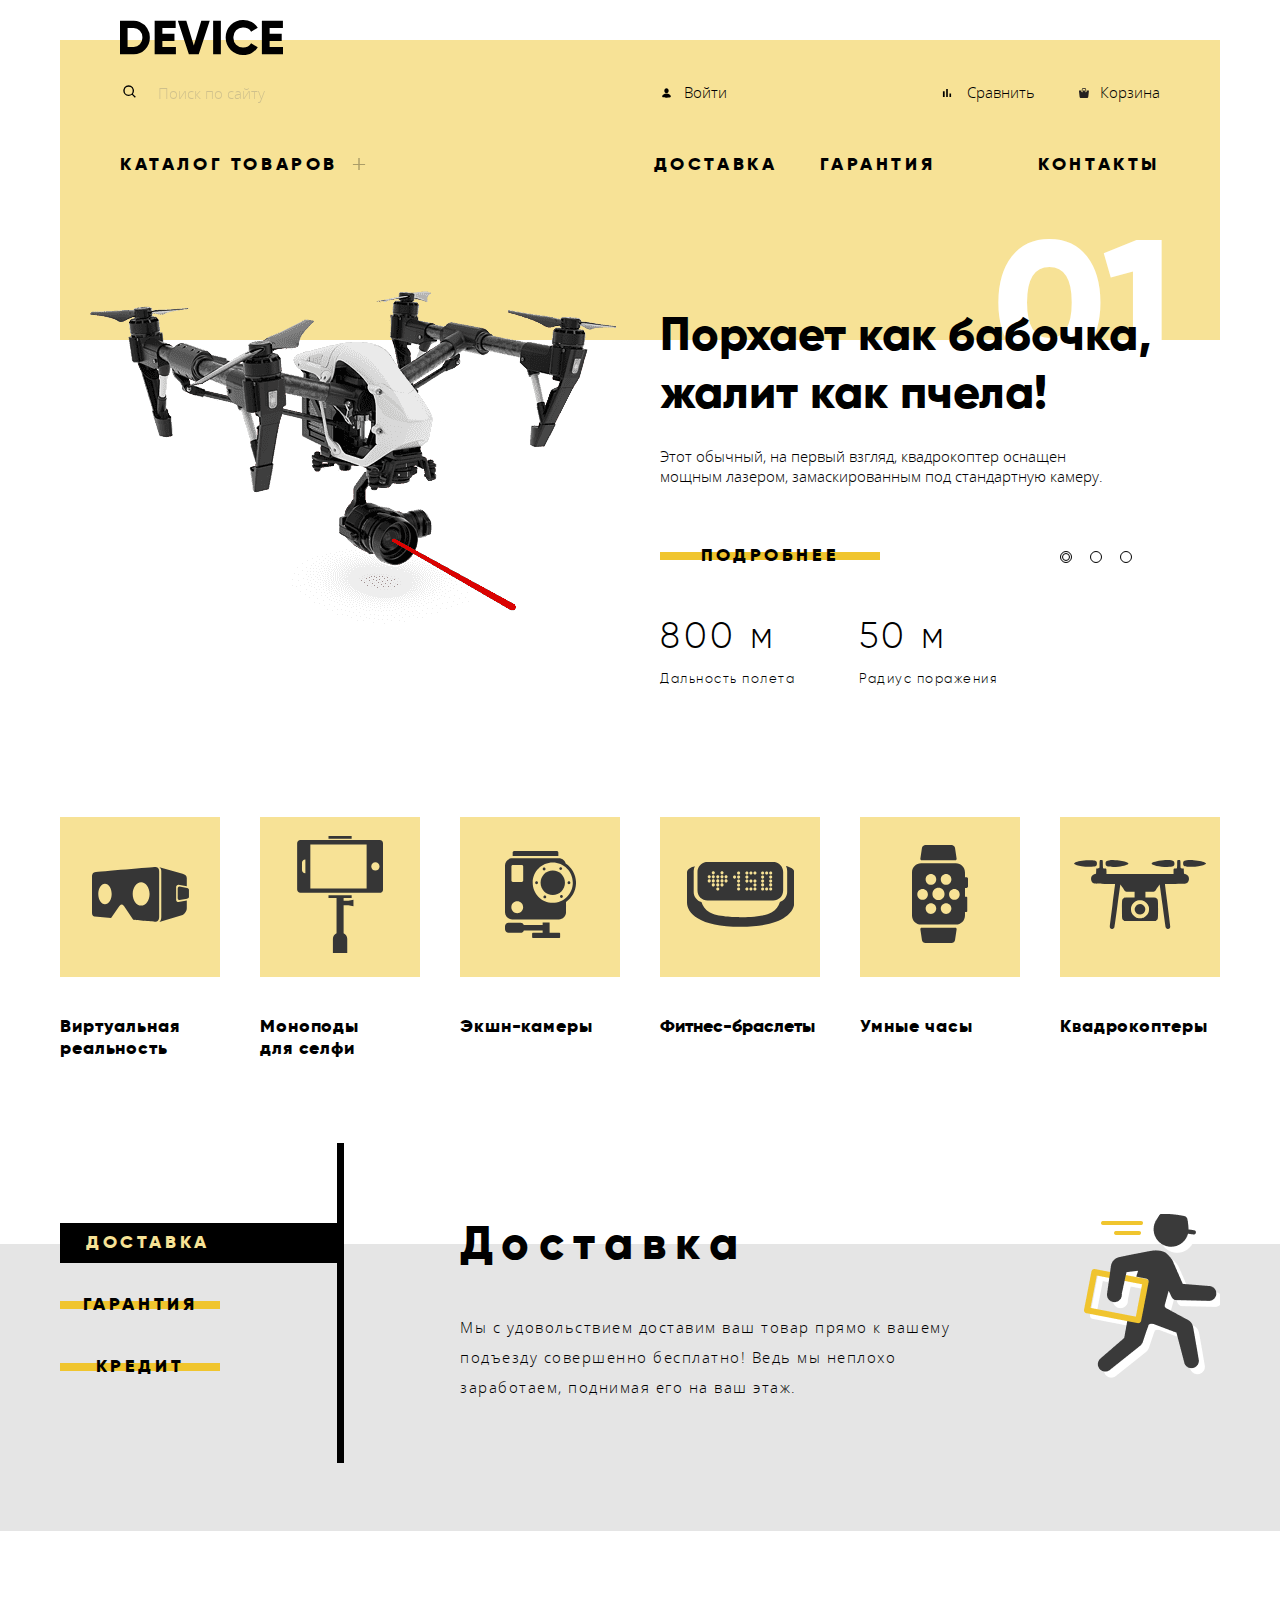
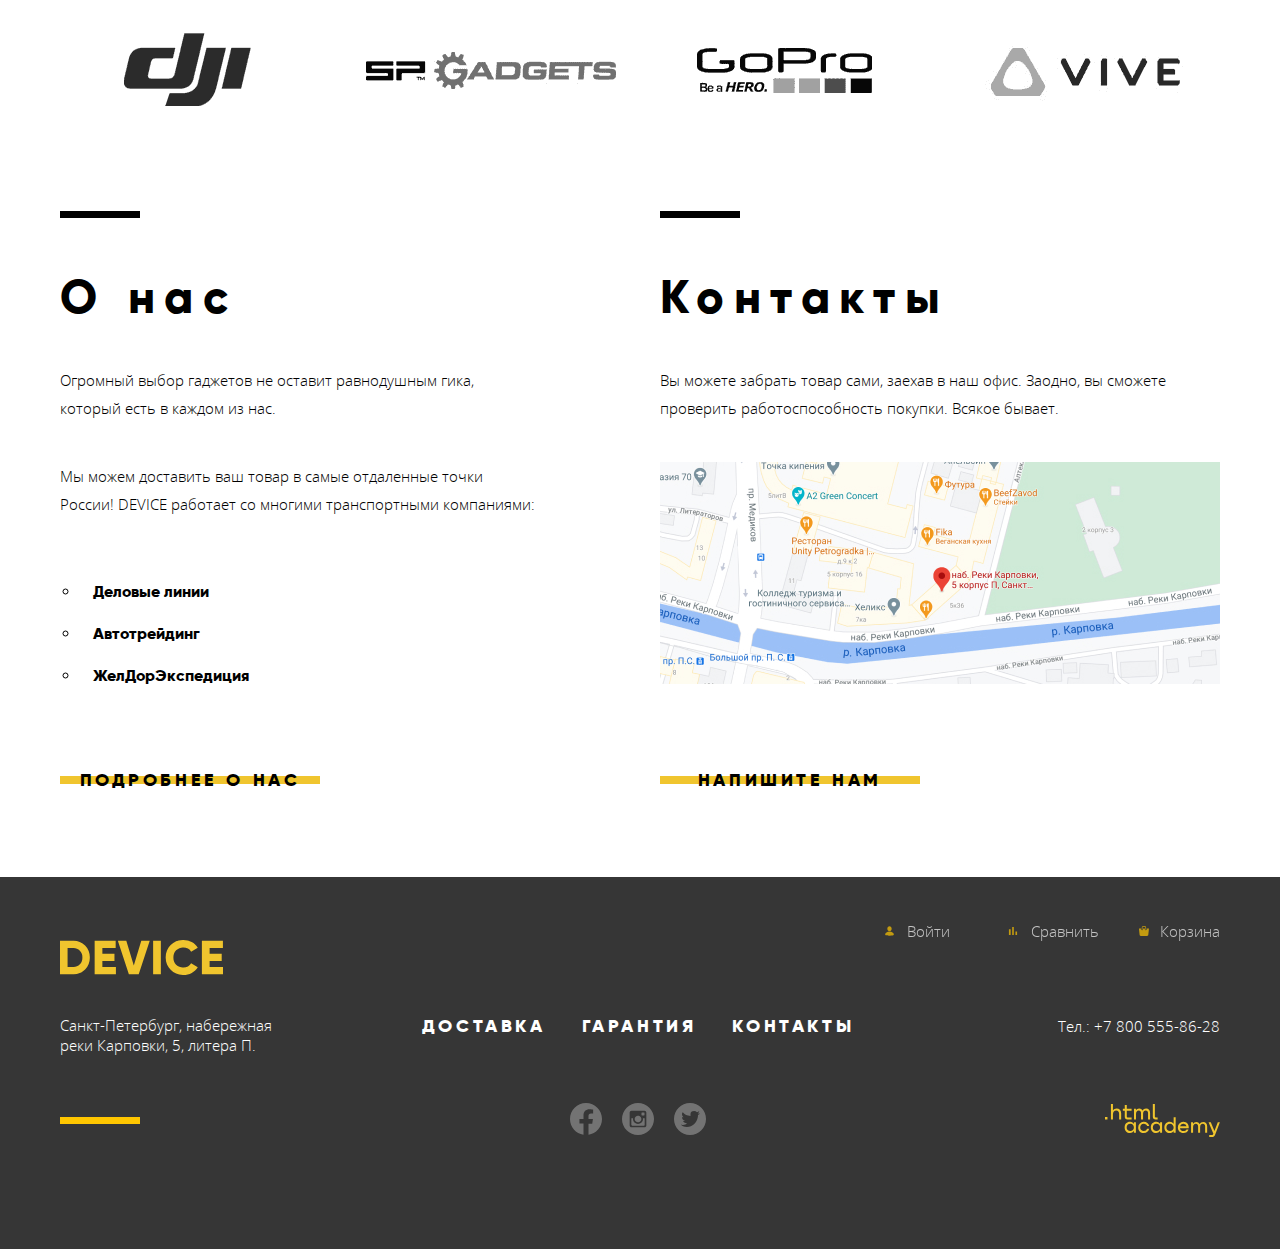
==== commit 11c4debe: "поправила ссылки слайдера" ====
--- a/index.html
+++ b/index.html
@@ -79,14 +79,14 @@
     <h1 class="visually-hidden">Магазин Device</h1>
     <section class="slider container">
       <div class="pagination">
-        <a class="pagination-link pagination-link-active pagination-link1" href="#slide1" aria-label="Первый слайд"></a>
+        <a class="pagination-link pagination-link-active pagination-link1" href="#slide1" aria-label="Первый слайд" ></a>
         <a class="pagination-link pagination-link2" href="#slide2" aria-label="Второй слайд"></a>
         <a class="pagination-link pagination-link3" href="#slide3" aria-label="Третий слайд"></a>
       </div>
       <h2 class="visually-hidden">Хиты продаж!</h2>
       <div class="slider-inner">
         <ul class="slider-list">
-          <li id="slide1" class="slide-item slide1">
+          <li id="slide1" class="slide-item slide1 slide-item-current">
             <div class="slide-right">
               <div class="slider-wrap">
                 <h4 class="slider-title">Порхает как бабочка, жалит как пчела!</h4>
@@ -196,31 +196,31 @@
       <h2 class="visually-hidden">Сервисы и услуги</h2>
       <div class="advantages-container container">
         <div class="advantage-pagination advantage-rect">
-          <a class="advantage-link advantage-link-active" href="#delivery">
+          <a class="advantage-link pagination-link-active" href="#service1">
             <span class="advantage-link-content">Доставка</span>
           </a>
-          <a class="advantage-link" href="#warranty">
+          <a class="advantage-link" href="#service2">
             <span class="advantage-link-content">Гарантия</span>
           </a>
-          <a class="advantage-link" href="#credit">
+          <a class="advantage-link" href="#service3">
             <span class="advantage-link-content">Кредит</span>
           </a>
         </div>
         <div class="advantage-services">
           <ul class="advantage-list">
-            <li class="advantage-item advantage-delivery" id="delivery">
+            <li class="advantage-item advantage-delivery slide-item-current" id="service1">
               <h2 class="advantage-title">Доставка</h2>
               <p class="advantage-text">
                 Мы с удовольствием доставим ваш товар прямо к вашему подъезду совершенно бесплатно! Ведь мы неплохо заработаем, поднимая его на ваш этаж.
               </p>
             </li>
-            <li class="advantage-item advantage-warranty" id="warranty">
+            <li class="advantage-item advantage-warranty" id="service2">
               <h2 class="advantage-title">Гарантия</h2>
               <p class="advantage-text">
                 Если из-за возгорания купленного у нас товара у вас сгорит дом — не переживайте, мы выдадим вам новый. Товар, не дом, конечно же.
               </p>
             </li>
-            <li class="advantage-item advantage-credit" id="credit">
+            <li class="advantage-item advantage-credit" id="service3">
               <h2 class="advantage-title">Кредит</h2>
               <p class="advantage-text">
                 Залезть в долговую яму стало проще! Кредитные консультанты подберут для вас наиболее выгодные условия кредита. Выгодные для нашего банка, разумеется.
--- a/css/style.css
+++ b/css/style.css
@@ -322,7 +322,7 @@
 }
 
 .nav-item:first-child {
-  margin-right: 250px;
+  margin-right: 280px;
 }
 
 .nav-item:nth-child(3) {
@@ -462,18 +462,26 @@
   padding: 0;
   width: 300%;
   transition: transform 0.8s ease;
-  display: flex;
+  display: grid;
   counter-reset: list-counter;
 }
 
 .slide-item {
+  grid-area: 1 / 1 / -1 / -1;
   display: flex;
   justify-content: space-between;
   flex-direction: row-reverse;
   width: 1160px;
   position: relative;
-  z-index: 1;
+  z-index: 0;
+  visibility: hidden;
+  background-image: linear-gradient(var(--basic-light-yellow) 155px, var(--basic-white) 155px);
   counter-increment: list-counter;
+}
+
+.slide-item:target,
+.slide-item-current {
+  visibility: visible;
 }
 
 .slide-item::before {
@@ -709,6 +717,7 @@
 }
 
 .advantage-list {
+  display: grid;
   height: 300%;
   list-style-type: none;
   margin: 0;
@@ -716,8 +725,15 @@
 }
 
 .advantage-item {
+  grid-area: 1 / 1 / -1 / -1;
+  visibility: hidden;
   padding: 72px 116px;
   min-height: 400px;
+}
+
+.advantage-item:target,
+.advantage-item.slide-item-current {
+  visibility: visible;
 }
 
 .advantage-title {
@@ -739,7 +755,9 @@
 
 .advantage-link {
   width: 280px;
-  display: block;
+  height: 40px;
+  display: flex;
+  align-items: center;
   margin-bottom: 22px;
 }
 
@@ -763,13 +781,13 @@
 }
 
 .advantage-link:active .advantage-link-content,
-.advantage-link-active .advantage-link-content {
+.pagination-link-active .advantage-link-content {
   background: var(--basic-black);
   color: var(--basic-light-yellow);
 }
 
 .advantage-link:active,
-.advantage-link-active {
+.advantage-link.pagination-link-active {
   background: var(--basic-black);
   color: var(--basic-light-yellow);
 }
@@ -1111,20 +1129,23 @@
   background-color: var(--basic-white);
   z-index: 5;
   box-sizing: border-box;
-  top: 120px;
   left: 0;
   right: 0;
-  bottom: auto;
+  top: 0;
+  bottom: 0;
   max-width: 960px;
+  height: 560px;
   box-shadow: 0 10px 16px rgba(0, 0, 0, 0.15);
 }
 
 .modal-error {
+  display: block;
   animation: shake 0.6s;
 }
 
-.modal-map {
-  height: 560px;
+.modal-show {
+  display: block;
+  animation: bounce 0.6s;
 }
 
 .modal-map iframe {
@@ -1219,6 +1240,7 @@
   padding: 20px;
   box-sizing: border-box;
   border: 2px solid var(--special-opacity);
+  resize: none;
 }
 
 .letter-textarea::placeholder,
@@ -1321,7 +1343,7 @@
   display: inline-block;
   padding: 3px;
   transform: rotate(-45deg);
-  -webkit-transform: rotate(-45deg);
+  transform: rotate(-45deg);
   margin: 0 14px;
 }
 
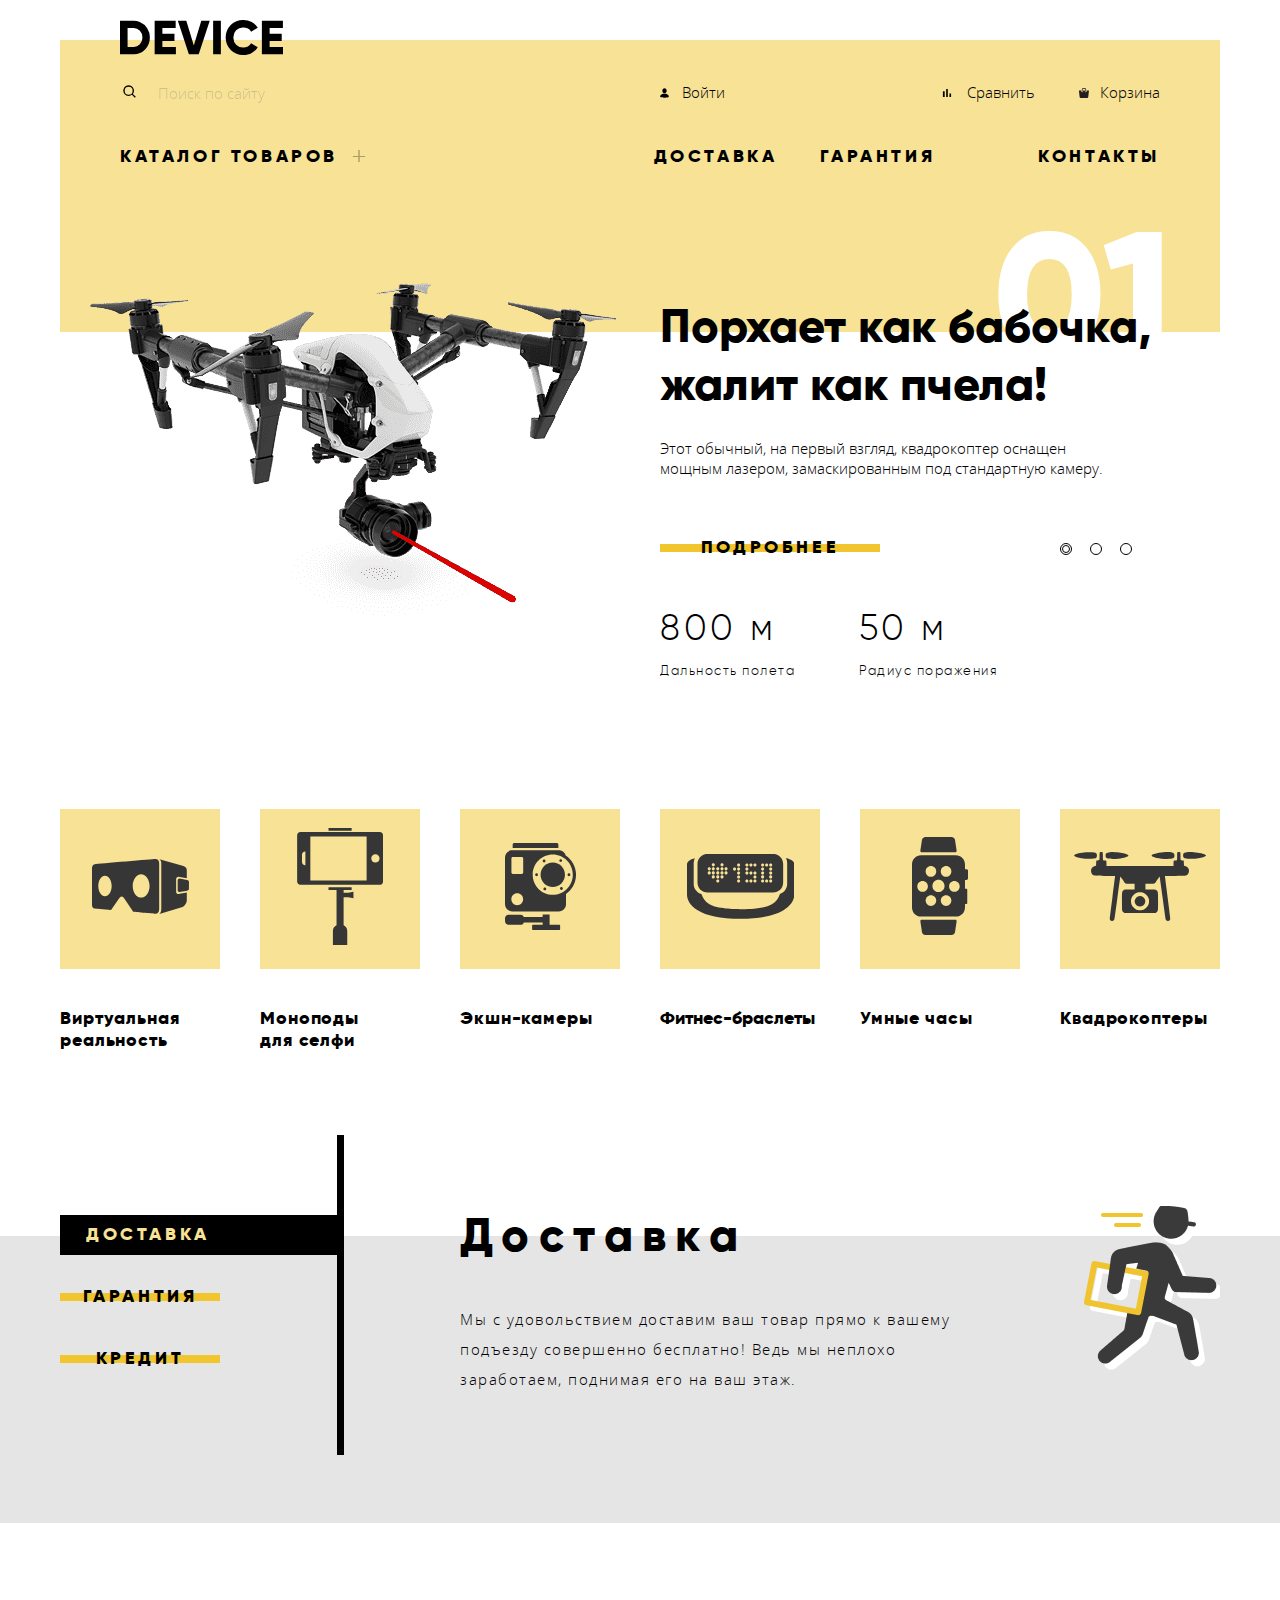
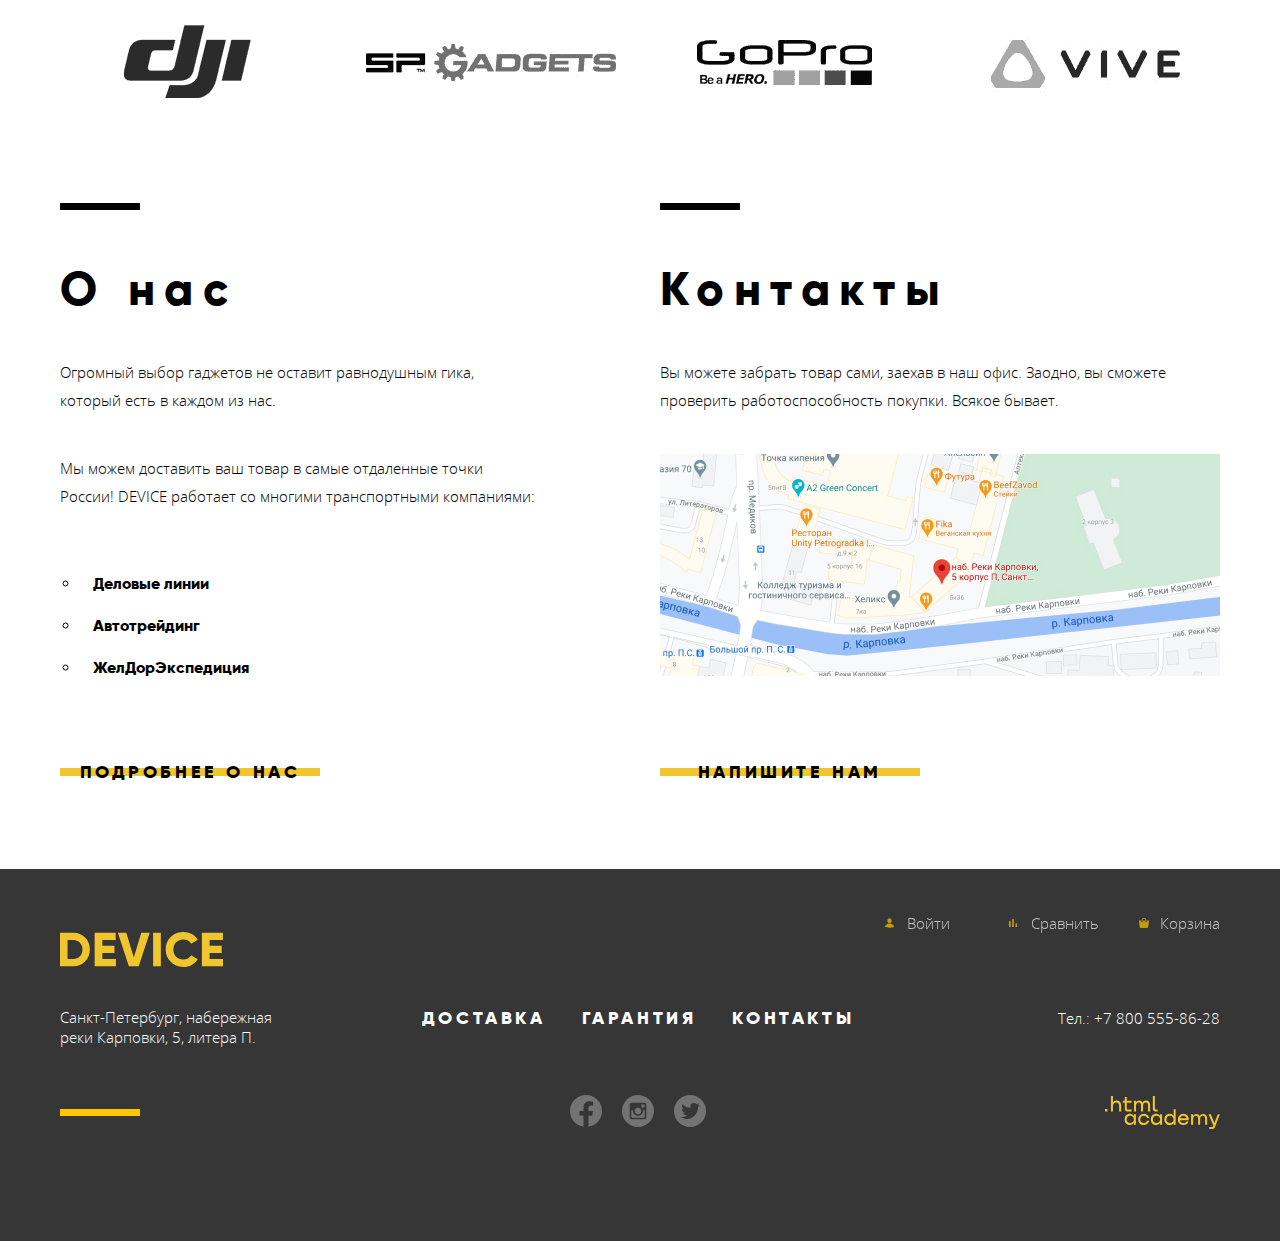
==== commit cf0c9b95: "подключила" ====
--- a/index.html
+++ b/index.html
@@ -5,6 +5,7 @@
   <meta charset="utf-8">
   <title>HTML Academy: Девайс</title>
   <link rel="stylesheet" href="css/normalize.css">
+  <link rel="stylesheet" href="css/style.min.css">
   <link rel="stylesheet" href="css/style.css">
   <link rel="icon" href="favicon.ico">
   <link rel="icon" href="favicon/icon.svg" type="image/svg+xml">
@@ -380,6 +381,7 @@
     </form>
   </section>
 
+<script src="js/script.min.js"></script>
 <script src="js/script.js"></script>
 </body>
 
--- a/css/style.min.css
+++ b/css/style.min.css
@@ -0,0 +1 @@
+:root{--basic-black:#000000;--basic-white:#ffffff;--basic-extra-dark:#363636;--basic-dark:#464646;--basic-grey:#7e7e7e;--basic-dark-grey:#dcdcdc;--basic-light-grey:#e5e5e5;--basic-yellow:#f0c52e;--basic-light-yellow:#f7e296;--special-yellow:#ffc600;--special-green:#91c92f;--special-rose:#f6dada;--special-opacity:rgba(255, 255, 255, 0);--special-light-grey:#f2f2f2;--special-dark-grey:#eaeaea}@font-face{font-family:Gilroy;src:url(../fonts/gilroyextrabold.woff2) format("woff2"),url(../fonts/gilroyextrabold.woff) format("woff");font-style:normal;font-weight:800}@font-face{font-family:Gilroy;src:url(../fonts/gilroylight.woff2) format("woff2"),url(../fonts/gilroylight.woff) format("woff");font-style:normal;font-weight:300}@font-face{font-family:"Open Sans";src:url(../fonts/opensans.woff2) format("woff2"),url(../fonts/opensans.woff) format("woff");font-style:normal;font-weight:400}@font-face{font-family:"Open Sans";src:url(../fonts/opensanslight.woff2) format("woff2"),url(../fonts/opensanslight.woff) format("woff");font-style:normal;font-weight:300}@-webkit-keyframes bounce{0%{-webkit-transform:translateY(-2000px);transform:translateY(-2000px)}70%{-webkit-transform:translateY(30px);transform:translateY(30px)}90%{-webkit-transform:translateY(-10px);transform:translateY(-10px)}100%{-webkit-transform:translateY(0);transform:translateY(0)}}@keyframes bounce{0%{-webkit-transform:translateY(-2000px);transform:translateY(-2000px)}70%{-webkit-transform:translateY(30px);transform:translateY(30px)}90%{-webkit-transform:translateY(-10px);transform:translateY(-10px)}100%{-webkit-transform:translateY(0);transform:translateY(0)}}@-webkit-keyframes shake{0%,100%{-webkit-transform:translateX(0);transform:translateX(0)}10%,30%,50%,70%,90%{-webkit-transform:translateX(-10px);transform:translateX(-10px)}20%,40%,60%,80%{-webkit-transform:translateX(10px);transform:translateX(10px)}}@keyframes shake{0%,100%{-webkit-transform:translateX(0);transform:translateX(0)}10%,30%,50%,70%,90%{-webkit-transform:translateX(-10px);transform:translateX(-10px)}20%,40%,60%,80%{-webkit-transform:translateX(10px);transform:translateX(10px)}}.page{height:100%;scroll-behavior:smooth}.page-body{font-family:"Open Sans",Roboto,sans-serif;font-size:15px;font-weight:300;color:var(--basic-black);background-color:var(--basic-white);margin:0 auto;padding:0;width:100%;min-height:100%;display:-ms-grid;display:grid;-ms-grid-rows:-webkit-min-content 1fr -webkit-min-content;-ms-grid-rows:min-content 1fr min-content;grid-template-rows:-webkit-min-content 1fr -webkit-min-content;grid-template-rows:min-content 1fr min-content;-ms-flex-line-pack:start;align-content:start}a{text-decoration:none;color:var(--basic-black)}img{display:block;max-width:100%;height:auto}.visually-hidden{position:absolute;-webkit-transform:scale(0);-ms-transform:scale(0);transform:scale(0)}.container{width:1160px;margin:0 auto;-webkit-box-sizing:border-box;box-sizing:border-box;padding:0}.header-main{background:var(--basic-light-yellow);margin-top:40px;padding:44px 60px 158px}.logo-link{position:absolute;top:20px}.logo-link:hover{opacity:.6}.logo-link:active{opacity:.3}.logo{width:163px;height:35px}.nav-menu{display:-webkit-box;display:-ms-flexbox;display:flex;-webkit-box-orient:vertical;-webkit-box-direction:normal;-ms-flex-direction:column;flex-direction:column}.nav-menu-top{display:-webkit-box;display:-ms-flexbox;display:flex}.search-form{margin-top:-12px;margin-right:98px;padding:0;display:-webkit-box;display:-ms-flexbox;display:flex;position:relative;width:440px}label[for=search-input]{display:-webkit-box;display:-ms-flexbox;display:flex;background-image:url(../img/icons/icon_search.svg);background-repeat:no-repeat;background-position:center;margin-right:16px;width:20px;height:40px}.search-button{display:none}.search-form:focus-within::before{content:"";width:440px;height:2px;background-color:var(--basic-black);position:absolute;bottom:0;left:0}.search-input{border:none;outline:0;background:var(--special-opacity);opacity:.3;font-family:"Open Sans",Roboto,sans-serif;font-weight:300;height:40px;width:318px}.search-input:hover{opacity:.6;outline:0}.search-input:focus-within{opacity:1;outline:0}.search-input:valid~.search-button{display:-webkit-box;display:-ms-flexbox;display:flex;-webkit-box-pack:center;-ms-flex-pack:center;justify-content:center;-webkit-box-align:center;-ms-flex-align:center;align-items:center;font-family:"Open Sans",Roboto,sans-serif;font-weight:300;width:82px;height:42px;border:2px solid var(--basic-black);background:0 0;text-transform:uppercase}.search-input:valid~.search-button:focus-within,.search-input:valid~.search-button:hover{color:var(--basic-white);background-color:var(--basic-black)}.search-button:active{opacity:.3}.profile-list{list-style-type:none;margin:0;padding:0;display:-webkit-box;display:-ms-flexbox;display:flex;-webkit-box-pack:start;-ms-flex-pack:start;justify-content:flex-start;-webkit-box-flex:1;-ms-flex-positive:1;flex-grow:1;-ms-flex-wrap:wrap;flex-wrap:wrap}.link-name{margin-right:20px}.link-name::before{content:"";background-image:url(../img/icons/icon_user.svg);background-repeat:no-repeat;margin-right:11px;width:13px;height:14px}.link-chart::before{content:"";background-image:url(../img/icons/icon_chart.svg);background-repeat:no-repeat;margin-right:13px;width:14px;height:14px}.link-card::before{content:"";background-image:url(../img/icons/icon_cart.svg);background-repeat:no-repeat;margin-right:11px;width:10px;height:10px}.nav-action-list{list-style-type:none;margin:0;padding:0;display:-webkit-box;display:-ms-flexbox;display:flex;-ms-flex-wrap:wrap;flex-wrap:wrap;-webkit-box-pack:justify;-ms-flex-pack:justify;justify-content:space-between;width:220px}.nav-action-link{display:-webkit-box;display:-ms-flexbox;display:flex;-webkit-box-pack:center;-ms-flex-pack:center;justify-content:center;-webkit-box-align:center;-ms-flex-align:center;align-items:center}.nav-action-link:hover{opacity:.6}.nav-action-link:active{opacity:.3}.nav-list{list-style-type:none;display:-webkit-box;display:-ms-flexbox;display:flex;-ms-flex-wrap:wrap;flex-wrap:wrap;-webkit-box-pack:justify;-ms-flex-pack:justify;justify-content:space-between;-webkit-box-align:center;-ms-flex-align:center;align-items:center;padding:0;margin:0;margin-top:25px;position:relative}.nav-item:first-child{margin-right:280px}.nav-item:nth-child(3){margin-right:100px;margin-left:40px}.nav-link{font-family:Gilroy,Arial,sans-serif;font-weight:800;font-size:18px;text-transform:uppercase;letter-spacing:.2em;display:inline-block}.nav-link:hover{opacity:.6}.nav-link:active{opacity:.3}.nav-catalog-link{display:-webkit-box;display:-ms-flexbox;display:flex;-webkit-box-align:center;-ms-flex-align:center;align-items:center}.top-menu:focus-within .submenu-list,.top-menu:hover .submenu-list{opacity:1;visibility:visible}.nav-catalog-link::after{content:"+";font-size:30px;font-weight:400;opacity:.3;vertical-align:middle;margin-left:13px}.submenu-list{list-style-type:none;padding-left:60px;padding-bottom:46px;position:absolute;display:-ms-grid;display:grid;width:1160px;left:-60px;top:48px;z-index:3;-webkit-box-sizing:border-box;box-sizing:border-box;background:var(--basic-light-yellow);grid-template-areas:"a d f" "b e ." "c . .";-webkit-column-gap:61px;-moz-column-gap:61px;column-gap:61px;row-gap:20px;-ms-grid-columns:-webkit-max-content 61px -webkit-max-content 61px -webkit-max-content;-ms-grid-columns:max-content 61px max-content 61px max-content;grid-template-columns:-webkit-max-content -webkit-max-content -webkit-max-content;grid-template-columns:max-content max-content max-content;-ms-grid-rows:min-content 20px min-content 20px min-content;grid-template-rows:-webkit-min-content -webkit-min-content -webkit-min-content;grid-template-rows:min-content min-content min-content;-webkit-transition:.5s ease-in-out;-o-transition:.5s ease-in-out;transition:.5s ease-in-out;opacity:0;visibility:hidden}.item-a{-ms-grid-row:1;-ms-grid-column:1;grid-area:a}.item-b{-ms-grid-row:3;-ms-grid-column:1;grid-area:b}.item-c{-ms-grid-row:5;-ms-grid-column:1;grid-area:c}.item-d{-ms-grid-row:1;-ms-grid-column:3;grid-area:d}.item-e{-ms-grid-row:3;-ms-grid-column:3;grid-area:e}.item-f{-ms-grid-row:1;-ms-grid-column:5;grid-area:f}.catalog-link{font-family:"Open Sans",Roboto,sans-serif;font-weight:300;font-size:16px;line-height:20px}.catalog-link:hover{opacity:.6}.catalog-link:focus{opacity:.3}.top-menu:hover .submenu{opacity:1}.slider{margin-top:-155px;position:relative}.slider::before{content:"";position:absolute;width:100px;height:7px;background-color:var(--basic-white);right:460px;top:60px}.slider-inner{overflow:hidden}.slider-list{list-style-type:none;margin:0;padding:0;width:300%;-webkit-transition:-webkit-transform .8s ease;transition:-webkit-transform .8s ease;-o-transition:transform .8s ease;transition:transform .8s ease;transition:transform .8s ease,-webkit-transform .8s ease;display:-ms-grid;display:grid;counter-reset:list-counter}.slide-item{grid-area:1/1/-1/-1;display:-webkit-box;display:-ms-flexbox;display:flex;-webkit-box-pack:justify;-ms-flex-pack:justify;justify-content:space-between;-webkit-box-orient:horizontal;-webkit-box-direction:reverse;-ms-flex-direction:row-reverse;flex-direction:row-reverse;width:1160px;position:relative;z-index:0;visibility:hidden;background-image:-o-linear-gradient(var(--basic-light-yellow) 155px,var(--basic-white) 155px);background-image:linear-gradient(var(--basic-light-yellow) 155px,var(--basic-white) 155px);counter-increment:list-counter}.slide-item-current,.slide-item:target{visibility:visible}.slide-item::before{content:"0" counter(list-counter);font-family:Gilroy,Arial,sans-serif;font-style:normal;font-weight:800;font-size:179px;line-height:219px;text-transform:uppercase;color:var(--basic-white);position:absolute;right:46px;top:9px;z-index:-1}.slide-right{max-width:500px;margin-right:60px}.slide-left{display:-webkit-box;display:-ms-flexbox;display:flex;-webkit-box-pack:center;-ms-flex-pack:center;justify-content:center;-webkit-box-align:center;-ms-flex-align:center;align-items:center;padding:30px}.slide-left img{-o-object-fit:contain;object-fit:contain}.slider-wrap{display:-ms-grid;display:grid;margin-top:120px;min-height:400px;-ms-grid-rows:(-webkit-min-content)[4];-ms-grid-rows:(min-content)[4];grid-template-rows:repeat(4,-webkit-min-content);grid-template-rows:repeat(4,min-content)}.slider-title{font-family:Gilroy,Arial,sans-serif;font-style:normal;font-weight:800;font-size:47px;line-height:58px;margin:0;margin-bottom:25px}.slider-text{line-height:20px;margin:0;max-width:480px}.slider-button{margin:50px 0 40px}.link-details{font-family:Gilroy,Arial,sans-serif;font-weight:800;font-size:18px;letter-spacing:.2em;text-transform:uppercase;display:-webkit-box;display:-ms-flexbox;display:flex;-webkit-box-pack:center;-ms-flex-pack:center;justify-content:center;width:220px;-webkit-box-align:center;-ms-flex-align:center;align-items:center;height:40px;-webkit-box-sizing:border-box;box-sizing:border-box;background-image:-o-linear-gradient(var(--special-opacity) 16px,var(--basic-yellow) 16px,var(--basic-yellow) 24px,var(--special-opacity) 24px);background-image:linear-gradient(var(--special-opacity) 16px,var(--basic-yellow) 16px,var(--basic-yellow) 24px,var(--special-opacity) 24px)}.link-details:hover{background:var(--basic-yellow)}.link-details:active{opacity:.3}.pagination{z-index:2;display:-webkit-box;display:-ms-flexbox;display:flex;position:absolute;bottom:168px;right:88px}.pagination-link{display:-webkit-inline-box;display:-ms-inline-flexbox;display:inline-flex;-webkit-box-pack:center;-ms-flex-pack:center;justify-content:center;-webkit-box-align:center;-ms-flex-align:center;align-items:center;-webkit-box-sizing:border-box;box-sizing:border-box;width:12px;height:12px;border:1px solid var(--basic-black);border-radius:50%;margin-right:18px}.pagination-link:last-of-type{margin-right:0}.pagination-link-active::before{content:"";width:6px;height:6px;border:1px solid var(--basic-black);border-radius:50%}.properties-container{display:-webkit-box;display:-ms-flexbox;display:flex;gap:64px}.properties{padding:0;display:-webkit-box;display:-ms-flexbox;display:flex;-ms-flex-wrap:nowrap;flex-wrap:nowrap;-webkit-box-orient:vertical;-webkit-box-direction:reverse;-ms-flex-direction:column-reverse;flex-direction:column-reverse;font-family:Gilroy,Arial,sans-serif;font-weight:300;letter-spacing:.1em;row-gap:15px}.properties dd{margin:0;font-size:36px;letter-spacing:.1em}.properties dt{font-size:13px}.chapters{margin:48px auto 85px}.chapter-list{list-style-type:none;margin:0;padding:0;display:-webkit-box;display:-ms-flexbox;display:flex;-webkit-box-pack:justify;-ms-flex-pack:justify;justify-content:space-between}.chapter-item{width:160px}.chapter-link{display:block;font-family:Gilroy,Arial,sans-serif;font-weight:800;font-size:18px;line-height:22px;letter-spacing:.05em;margin-top:38px}.chapter-link4{letter-spacing:0}.chapter-link::before{content:"";background-color:var(--basic-light-yellow);display:-webkit-box;display:-ms-flexbox;display:flex;-webkit-box-pack:center;-ms-flex-pack:center;justify-content:center;-webkit-box-align:center;-ms-flex-align:center;align-items:center;width:160px;height:160px;margin-bottom:38px}.chapter-link1::before{content:url(../img/popular/popular-1.svg)}.chapter-link2::before{content:url(../img/popular/popular-2.svg)}.chapter-link3::before{content:url(../img/popular/popular-3.svg)}.chapter-link4::before{content:url(../img/popular/popular-4.svg)}.chapter-link5::before{content:url(../img/popular/popular-5.svg)}.chapter-link6::before{content:url(../img/popular/popular-6.svg)}.chapter-link:hover::before{background-color:var(--basic-yellow)}.chapter-link:active{opacity:.3}.advantages{background-image:-o-linear-gradient(var(--basic-white) 100px,var(--basic-light-grey) 100px);background-image:linear-gradient(var(--basic-white) 100px,var(--basic-light-grey) 100px)}.advantages-container{display:-webkit-box;display:-ms-flexbox;display:flex;-webkit-box-pack:start;-ms-flex-pack:start;justify-content:flex-start;position:relative;height:387px}.advantage-services{overflow:hidden;-webkit-box-flex:1;-ms-flex-positive:1;flex-grow:1}.advantage-list{display:-ms-grid;display:grid;height:300%;list-style-type:none;margin:0;padding:0}.advantage-item{grid-area:1/1/-1/-1;visibility:hidden;padding:72px 116px;min-height:400px}.advantage-item.slide-item-current,.advantage-item:target{visibility:visible}.advantage-title{margin:0;margin-bottom:42px}.advantage-text{width:495px;line-height:30px;letter-spacing:.1em}.advantage-pagination{width:284px;position:relative;margin-top:79px}.advantage-link{width:280px;height:40px;display:-webkit-box;display:-ms-flexbox;display:flex;-webkit-box-align:center;-ms-flex-align:center;align-items:center;margin-bottom:22px}.advantage-link-content{width:160px;height:40px;font-family:Gilroy,Arial,sans-serif;font-weight:800;font-size:18px;letter-spacing:.2em;text-transform:uppercase;display:-webkit-box;display:-ms-flexbox;display:flex;-webkit-box-pack:center;-ms-flex-pack:center;justify-content:center;-webkit-box-align:center;-ms-flex-align:center;align-items:center;background:-o-linear-gradient(var(--special-opacity) 16px,var(--basic-yellow) 16px,var(--basic-yellow) 24px,var(--special-opacity) 24px);background:linear-gradient(var(--special-opacity) 16px,var(--basic-yellow) 16px,var(--basic-yellow) 24px,var(--special-opacity) 24px)}.advantage-link:hover .advantage-link-content{background:var(--basic-yellow);color:var(--basic-black)}.advantage-link:active .advantage-link-content,.pagination-link-active .advantage-link-content{background:var(--basic-black);color:var(--basic-light-yellow)}.advantage-link.pagination-link-active,.advantage-link:active{background:var(--basic-black);color:var(--basic-light-yellow)}.advantage-rect::after{content:"";display:block;width:7px;height:320px;background:var(--basic-black);position:absolute;top:-80px;right:0}.advantage-delivery{background-image:url(../img/back/delivery.png);background-repeat:no-repeat;background-position:740px 70px}.advantage-warranty{background-image:url(../img/back/warranty.png);background-repeat:no-repeat;background-position:right 86px}.advantage-credit{background-image:url(../img/back/credit.png);background-repeat:no-repeat;background-position:right 86px}h2{font-family:Gilroy,Arial,sans-serif;font-weight:800;font-size:47px;letter-spacing:.2em}.brends{margin:90px auto;display:-webkit-box;display:-ms-flexbox;display:flex;-webkit-box-pack:justify;-ms-flex-pack:justify;justify-content:space-between}.brend-link>img{-webkit-filter:saturate(0);filter:saturate(0)}.brend-link:hover>img{-webkit-filter:saturate(100%);filter:saturate(100%)}.information{display:-webkit-box;display:-ms-flexbox;display:flex;-webkit-box-pack:justify;-ms-flex-pack:justify;justify-content:space-between;row-gap:100px;margin-bottom:62px}.info{width:50%;min-height:580px}.info-title{margin:52px 0 42px}.information p{line-height:28px}.info p:first-of-type{margin:40px 0}.rectangle-black::before{content:"";display:block;width:80px;height:7px;background:var(--basic-black)}.info-list{list-style-type:none;margin:60px 0;padding:0;padding-left:20px}.info-item{list-style-type:circle;font-family:Gilroy,Arial,sans-serif;font-weight:800;font-size:16px;line-height:28px;margin-bottom:14px;padding-left:13px}.info-form-link{width:260px;margin-top:76px}.info-details{width:260px;margin-top:70px}.info-right{padding-left:40px}.footer-main{background:var(--basic-extra-dark);z-index:2}.footer-container{margin:46px auto 65px}.footer-navigation{display:-webkit-box;display:-ms-flexbox;display:flex;-webkit-box-pack:end;-ms-flex-pack:end;justify-content:flex-end;-webkit-column-gap:36px;-moz-column-gap:36px;column-gap:36px}.footer-action-list{list-style-type:none;margin:0;padding:0;display:-webkit-box;display:-ms-flexbox;display:flex;-webkit-box-pack:end;-ms-flex-pack:end;justify-content:flex-end;-webkit-column-gap:40px;-moz-column-gap:40px;column-gap:40px}.footer-profile-list{list-style-type:none;margin:0;padding:0;display:-webkit-box;display:-ms-flexbox;display:flex;-webkit-box-pack:end;-ms-flex-pack:end;justify-content:flex-end;-ms-flex-wrap:wrap;flex-wrap:wrap}.footer-action-link{color:var(--basic-white);opacity:.7;display:-webkit-box;display:-ms-flexbox;display:flex;-webkit-box-pack:center;-ms-flex-pack:center;justify-content:center;-webkit-box-align:center;-ms-flex-align:center;align-items:center}.footer-name-user{margin-right:20px}.footer-name-user::before{content:"";background-image:url(../img/icons/icon_user_g.svg);background-repeat:no-repeat;margin-right:11px;width:13px;height:14px}.footer-link-chart::before{content:"";background-image:url(../img/icons/icon_chart_y.svg);background-repeat:no-repeat;margin-right:11px;width:14px;height:14px}.footer-link-card::before{content:"";background-image:url(../img/icons/icon_cart_y.svg);background-repeat:no-repeat;margin-right:11px;width:10px;height:10px}.footer-action-link:hover{opacity:1}.footer-action-link:active{opacity:3}.footer-logo-link{display:block}.footer-logo-link:hover{opacity:.6}.footer-logo-link:active{opacity:.3}.footer-content{display:-webkit-box;display:-ms-flexbox;display:flex;-webkit-box-pack:justify;-ms-flex-pack:justify;justify-content:space-between}.footer-left{margin-right:146px}.footer-text{color:var(--basic-white);margin:40px auto 60px 0;line-height:20px}.footer-center{margin-right:200px}.footer-nav-list{list-style-type:none;padding:0;display:-webkit-box;display:-ms-flexbox;display:flex;-ms-flex-wrap:wrap;flex-wrap:wrap;-webkit-box-pack:center;-ms-flex-pack:center;justify-content:center;-webkit-column-gap:36px;-moz-column-gap:36px;column-gap:36px;margin:76px 0 67px}.footer-nav-link{font-family:Gilroy,Arial,sans-serif;font-weight:800;font-size:18px;letter-spacing:.2em;text-transform:uppercase;color:var(--basic-white)}.footer-nav-link:hover{opacity:.6}.footer-nav-link:active{opacity:.3}.social-list{list-style-type:none;margin:0;padding:0;display:-webkit-box;display:-ms-flexbox;display:flex;-webkit-box-pack:center;-ms-flex-pack:center;justify-content:center;-webkit-column-gap:20px;-moz-column-gap:20px;column-gap:20px}.facebook::after{content:url(../img/social/facebook.svg);width:32px;height:32px}.instagram::after{content:url(../img/social/insta.svg);width:32px;height:32px}.twitter::after{content:url(../img/social/twit.svg);width:32px;height:32px}.social-link{opacity:.3;display:-webkit-box;display:-ms-flexbox;display:flex}.social-link:hover{opacity:.6}.social-link:active{opacity:.1}.footer-right{display:-webkit-box;display:-ms-flexbox;display:flex;-webkit-box-orient:vertical;-webkit-box-direction:normal;-ms-flex-direction:column;flex-direction:column;-webkit-box-align:end;-ms-flex-align:end;align-items:flex-end;padding-top:36px}.tel-link{color:var(--basic-white)}.education-link{margin-top:8px}.education-link:hover{opacity:.6}.education-link:active{opacity:.3}.rectangle-yellow::after{content:"";display:block;width:80px;height:7px;background:var(--special-yellow);margin-top:62px}.modal{display:none;position:fixed;margin:auto;background-color:var(--basic-white);z-index:5;-webkit-box-sizing:border-box;box-sizing:border-box;left:0;right:0;top:0;bottom:0;max-width:960px;height:560px;-webkit-box-shadow:0 10px 16px rgba(0,0,0,.15);box-shadow:0 10px 16px rgba(0,0,0,.15)}.modal-show{display:block;-webkit-animation:bounce .6s;animation:bounce .6s}.modal-error{display:block;-webkit-animation:shake .6s;animation:shake .6s}.modal-map iframe{border:none;margin-top:-85px}.modal-close-map{margin-right:20px}.modal-letter{min-height:550px;background:var(--basic-white);padding:20px 20px 70px 100px}.modal p:first-of-type{text-align:right}.modal-close{width:55px;height:55px;background:var(--basic-yellow);opacity:.5;border-radius:50%;border:none;position:relative}.modal-close::after,.modal-close::before{position:absolute;content:"";width:50%;height:4px;background-color:var(--basic-white);top:45%;left:25%}.modal-close::before{-webkit-transform:rotate(45deg);-ms-transform:rotate(45deg);transform:rotate(45deg)}.modal-close::after{-webkit-transform:rotate(-45deg);-ms-transform:rotate(-45deg);transform:rotate(-45deg)}.modal-close:hover{opacity:1}.modal-close:active{opacity:.7}.letter-form{display:-webkit-box;display:-ms-flexbox;display:flex;-ms-flex-wrap:wrap;flex-wrap:wrap;-webkit-column-gap:40px;-moz-column-gap:40px;column-gap:40px}.letter-form p{display:-webkit-box;display:-ms-flexbox;display:flex;-webkit-box-orient:vertical;-webkit-box-direction:normal;-ms-flex-direction:column;flex-direction:column;-webkit-box-align:start;-ms-flex-align:start;align-items:flex-start;gap:10px}.letter-form label{font-family:Gilroy,Arial,sans-serif;font-weight:800;font-size:18px;color:var(--basic-black)}.letter-input{background:var(--special-light-grey);width:360px;height:50px;padding-left:20px;-webkit-box-sizing:border-box;box-sizing:border-box;border:2px solid var(--special-opacity)}.letter-textarea{background:var(--special-light-grey);width:760px;height:167px;padding:20px;-webkit-box-sizing:border-box;box-sizing:border-box;border:2px solid var(--special-opacity);resize:none}.letter-input::-webkit-input-placeholder,.letter-textarea::-webkit-input-placeholder{font-family:"Open Sans",Roboto,sans-serif;font-weight:400;font-size:14px;color:var(--basic-black)}.letter-input::-moz-placeholder,.letter-textarea::-moz-placeholder{font-family:"Open Sans",Roboto,sans-serif;font-weight:400;font-size:14px;color:var(--basic-black)}.letter-input:-ms-input-placeholder,.letter-textarea:-ms-input-placeholder{font-family:"Open Sans",Roboto,sans-serif;font-weight:400;font-size:14px;color:var(--basic-black)}.letter-input::-ms-input-placeholder,.letter-textarea::-ms-input-placeholder{font-family:"Open Sans",Roboto,sans-serif;font-weight:400;font-size:14px;color:var(--basic-black)}.letter-input::placeholder,.letter-textarea::placeholder{font-family:"Open Sans",Roboto,sans-serif;font-weight:400;font-size:14px;color:var(--basic-black)}.letter-form input::-webkit-input-placeholder,.letter-form textarea::-webkit-input-placeholder{color:var(--basic-black);opacity:.4}.letter-form input::-moz-placeholder,.letter-form textarea::-moz-placeholder{color:var(--basic-black);opacity:.4}.letter-form input:-ms-input-placeholder,.letter-form textarea:-ms-input-placeholder{color:var(--basic-black);opacity:.4}.letter-form input::-ms-input-placeholder,.letter-form textarea::-ms-input-placeholder{color:var(--basic-black);opacity:.4}.letter-form input::placeholder,.letter-form textarea::placeholder{color:var(--basic-black);opacity:.4}.letter-input:hover,.letter-textarea:hover{background:var(--special-dark-grey);border:2px solid var(--special-opacity)}.letter-input:focus,.letter-textarea:focus{background:var(--special-opacity);outline:0;border:2px solid var(--basic-light-yellow);opacity:1;color:var(--basic-extra-dark)}.letter-input:invalid{background:var(--special-rose);color:rgba(0,0,0,.4)}.letter-button{margin-top:30px;border:none;width:200px;background-color:var(--special-opacity);font-family:Gilroy,Arial,sans-serif;font-weight:800;font-size:18px;letter-spacing:.2em;text-transform:uppercase;display:-webkit-box;display:-ms-flexbox;display:flex;-webkit-box-pack:center;-ms-flex-pack:center;justify-content:center;-webkit-box-align:center;-ms-flex-align:center;align-items:center;height:40px;-webkit-box-sizing:border-box;box-sizing:border-box;background-image:-o-linear-gradient(var(--special-opacity) 16px,var(--basic-light-yellow) 16px,var(--basic-light-yellow) 24px,var(--special-opacity) 24px);background-image:linear-gradient(var(--special-opacity) 16px,var(--basic-light-yellow) 16px,var(--basic-light-yellow) 24px,var(--special-opacity) 24px)}.letter-button:hover{background:var(--basic-yellow)}.letter-button:active{background:var(--basic-black);color:var(--basic-white)}.main-catalog{font-size:14px}.header-main-catalog{padding-bottom:45px}.link-user-active{opacity:.3}.title-page{font-family:Gilroy,Arial,sans-serif;font-weight:800;font-size:47px;margin:45px 60px 35px}.breadcrumbs-list{list-style-type:none;margin:0 60px;padding:0;display:-webkit-box;display:-ms-flexbox;display:flex}.breadcrumbs-link{opacity:.3}.breadcrumbs-link::after{content:"";border:solid var(--basic-black);border-width:0 1px 1px 0;display:inline-block;padding:3px;-webkit-transform:rotate(-45deg);-ms-transform:rotate(-45deg);transform:rotate(-45deg);margin:0 14px}.breadcrumbs-item:last-of-type>.breadcrumbs-link::after{content:none}.breadcrumbs-link:hover{opacity:.6}.breadcrumbs-link:active{opacity:.1}.catalog{background:var(--basic-light-grey);margin-top:52px}.catalog-layout{display:-ms-grid;display:grid;-ms-grid-columns:1fr 70px 760px;grid-template-columns:1fr 760px;-ms-grid-rows:-webkit-min-content 70px -webkit-min-content 70px -webkit-min-content;-ms-grid-rows:min-content 70px min-content 70px min-content;grid-template-rows:repeat(3,-webkit-min-content);grid-template-rows:repeat(3,min-content);gap:70px}.catalog-layout>:nth-child(1){-ms-grid-row:1;-ms-grid-column:1}.catalog-layout>:nth-child(2){-ms-grid-row:1;-ms-grid-column:3}.catalog-layout>:nth-child(3){-ms-grid-row:3;-ms-grid-column:1}.catalog-layout>:nth-child(4){-ms-grid-row:3;-ms-grid-column:3}.catalog-layout>:nth-child(5){-ms-grid-row:5;-ms-grid-column:1}.catalog-layout>:nth-child(6){-ms-grid-row:5;-ms-grid-column:3}.catalog-layout::before{content:"";z-index:0;-ms-grid-column:1;-ms-grid-column-span:1;grid-column:1/2;-ms-grid-row:1;-ms-grid-row-span:1;grid-row:1/2;margin-left:-100vw;background-color:var(--basic-dark-grey)}.catalog-layout::after{content:"";z-index:0;grid-column:-2/-1;-ms-grid-row:2;-ms-grid-row-span:2;grid-row:2/4;width:100vw;margin-left:-100vw;background-color:var(--basic-white);-webkit-transform:translateX(-100vw);-ms-transform:translateX(-100vw);transform:translateX(-100vw);-webkit-box-shadow:200vw 0 0 70px var(--basic-white);box-shadow:200vw 0 0 70px var(--basic-white)}.catalog-filter-title{z-index:1;-ms-grid-row:1;-ms-grid-column:1;grid-area:1/1;padding:12px 70px 12px 60px}.filter-title{font-family:Gilroy,Arial,sans-serif;font-weight:800;font-size:16px;letter-spacing:.1em;text-transform:uppercase}.filter-form{-ms-grid-column:1;-ms-grid-column-span:1;grid-area:2/1/-1/2;padding:0 70px 0 60px}.filter-fieldset{border:none;max-width:200px;padding:0;margin:0;margin-bottom:37px}.filter-fieldset legend{font-family:Gilroy,Arial,sans-serif;font-weight:800;font-size:14px;letter-spacing:.1em;padding-top:16px;border-top:2px solid var(--basic-black);width:200px}.range-controls{position:relative;margin-bottom:8px;padding-top:39px}.range-controls .scale{height:2px;background:var(--basic-black);opacity:.2}.range-controls .bar{width:80%;height:2px;background:var(--special-green)}.range-controls .toggle{position:absolute;top:31px;left:0;width:4px;height:4px;padding:0;border:8px solid var(--basic-white);background-color:var(--basic-light-grey);border-radius:50%;-webkit-box-shadow:0 2px 2px rgba(0,0,0,.18);box-shadow:0 2px 2px rgba(0,0,0,.18);cursor:pointer}.range-controls .toggle-min{left:18px}.range-controls .toggle-max{left:190px}.price-controls{display:-webkit-box;display:-ms-flexbox;display:flex;-webkit-box-pack:justify;-ms-flex-pack:justify;justify-content:space-between;margin-top:15px}.price-controls input:not(:focus):not(:hover){-webkit-appearance:textfield;-moz-appearance:textfield;appearance:textfield}.price-controls input{width:70px;border:none;background-color:var(--basic-light-grey);font-family:inherit;font-size:inherit}.filter-list{list-style-type:none;margin:0;margin-top:30px;padding:0}.filter-item label{position:relative;display:-webkit-box;display:-ms-flexbox;display:flex;cursor:pointer}.filter-input-checkbox+label,.filter-input-radio+label{margin-bottom:24px;margin-left:42px}.filter-input-checkbox+label::before{content:"";position:absolute;left:-42px;top:0;width:24px;height:24px;background:url(../img/filter/checkbox.svg) no-repeat}.filter-input-checkbox:checked+label::before{content:"";background:url(../img/filter/checkbox-checked.svg) no-repeat}.filter-input-checkbox:focus-visible+label::after{content:"";position:absolute;left:-42px;top:0;width:24px;height:24px;background-color:transparent;outline:2px solid currentColor;outline-offset:2px;border-radius:2px}.filter-fieldset-bluetooth{margin-top:-20px}.filter-input-radio+label::before{content:"";position:absolute;left:-42px;top:0;width:24px;height:24px;background:url(../img/filter/radio.svg) no-repeat}.filter-input-radio:checked+label::before{content:"";background:url(../img/filter/radio-checked.svg) no-repeat}.filter-input-radio:focus-visible+label::after{content:"";position:absolute;left:-42px;top:0;width:24px;height:24px;background-color:transparent;outline:2px solid currentColor;outline-offset:2px;border-radius:12px}.filter-button{border:none;width:200px;margin-top:-15px;-webkit-box-sizing:border-box;box-sizing:border-box;background-color:var(--special-opacity)}.sorting{display:-webkit-box;display:-ms-flexbox;display:flex;-webkit-box-align:center;-ms-flex-align:center;align-items:center;-webkit-box-pack:justify;-ms-flex-pack:justify;justify-content:space-between}.sort-list{list-style-type:none;margin:0;padding:0;display:-webkit-box;display:-ms-flexbox;display:flex;-webkit-box-align:center;-ms-flex-align:center;align-items:center;gap:30px;width:450px}.sort-direction-list{list-style-type:none;margin:0;padding:0;display:-webkit-box;display:-ms-flexbox;display:flex;-webkit-column-gap:22px;-moz-column-gap:22px;column-gap:22px}.sort-link-max,.sort-link-min{display:block;width:0;height:0}.sort-link-min{border-bottom:10px solid var(--basic-black);border-left:5px solid transparent;border-right:5px solid transparent}.sort-link-max{border-top:10px solid var(--basic-black);border-left:5px solid transparent;border-right:5px solid transparent;left:0}.sort-link-arrow:hover{opacity:.4}.sort-link{opacity:.3}.sort-link:hover{opacity:.6}.sort-link-active,.sort-link-arrow:active,.sort-link:active{opacity:1}.products{z-index:1;-ms-grid-row:2;-ms-grid-column:2;grid-area:2/2}.cards-list{list-style-type:none;margin:0;margin-bottom:40px;padding:0;display:-ms-grid;display:grid;-ms-grid-columns:1fr 40px 1fr;grid-template-columns:1fr 1fr;gap:40px;width:760px}.card-item{display:-webkit-box;display:-ms-flexbox;display:flex;-webkit-box-orient:vertical;-webkit-box-direction:normal;-ms-flex-direction:column;flex-direction:column;position:relative;width:360px;min-height:460px}.card-wrap{position:relative;-webkit-box-ordinal-group:0;-ms-flex-order:-1;order:-1}.card-wrap:focus-within .card-action,.card-wrap:hover .card-action{opacity:1}.card-action{background:rgba(238,238,238,.7);position:absolute;top:0;left:0;width:100%;height:100%;opacity:0}.new::before{content:"";display:block;position:absolute;top:28px;right:27px;width:62px;height:62px;border:2px solid var(--basic-black);opacity:.3;border-radius:50%;z-index:1}.new::after{content:"new";position:absolute;top:52px;right:45px;font-family:Gilroy,Arial,sans-serif;font-weight:800;font-size:12px;line-height:15px;-webkit-box-align:center;-ms-flex-align:center;align-items:center;text-transform:uppercase;color:var(--basic-black);opacity:.3}.catalog-button{position:absolute;border:none;width:200px;-webkit-box-sizing:border-box;box-sizing:border-box;top:171px;left:77px;background-color:var(--special-opacity)}.compare-button{font-family:"Open Sans",Roboto,sans-serif;font-weight:300;font-size:13px;letter-spacing:.1em;opacity:.5;border:none;background-color:var(--special-opacity);position:absolute;text-align:center;top:224px;left:97px}.compare-button:hover{opacity:1}.compare-button:focus{opacity:.2}.card-link{display:-webkit-box;display:-ms-flexbox;display:flex;-webkit-box-pack:justify;-ms-flex-pack:justify;justify-content:space-between;padding-top:30px;font-family:Gilroy,Arial,sans-serif;letter-spacing:.05em}.card-title{font-weight:800;font-size:18px;line-height:22px;margin:0;max-width:260px}.card-price{font-weight:300;font-size:16px;line-height:18px;text-align:right;margin:0}.products-nav{z-index:1;-ms-grid-row:3;-ms-grid-column:2;grid-area:3/2;display:-webkit-box;display:-ms-flexbox;display:flex;-webkit-box-pack:justify;-ms-flex-pack:justify;justify-content:space-between;background-color:var(--basic-light-grey);-webkit-box-align:center;-ms-flex-align:center;align-items:center;padding:0 30px}.go-list{list-style-type:none;margin:0;display:-webkit-box;display:-ms-flexbox;display:flex;gap:30px;padding:25px 30px}.go-link{font-family:Gilroy,Arial,sans-serif;font-weight:800;font-size:16px;opacity:.3}.go-item{-ms-flex-negative:1;flex-shrink:1;-webkit-box-flex:0;-ms-flex-positive:0;flex-grow:0}.go-link-active{opacity:1}.go-link:hover{opacity:.6}.go-link:active{opacity:1}.go-button{border:none;background-color:var(--special-opacity);font-family:Gilroy,Arial,sans-serif;font-weight:800;font-size:16px;letter-spacing:.1em;text-transform:uppercase}.go-button:hover{background:#d9d9d9}.go-button:active{background:#d9d9d9;opacity:.3}.button-back{margin-right:auto}.button-next{margin-left:auto}.footer-main-catalog{margin-top:5px}.footer-main-catalog .footer-name-user::before{content:"";background-image:url(../img/icons/icon_user_y.svg);background-repeat:no-repeat;margin-right:11px;width:13px;height:14px}.education-link:focus,.social-link:focus{outline:2px solid currentColor;outline-offset:2px}--- a/css/style.css
+++ b/css/style.css
@@ -54,27 +54,54 @@
 
 /* Animations */
 
+@-webkit-keyframes bounce {
+  0% {
+    -webkit-transform: translateY(-2000px);
+    transform: translateY(-2000px);
+  }
+
+  70% {
+    -webkit-transform: translateY(30px);
+    transform: translateY(30px);
+  }
+
+  90% {
+    -webkit-transform: translateY(-10px);
+    transform: translateY(-10px);
+  }
+
+  100% {
+    -webkit-transform: translateY(0);
+    transform: translateY(0);
+  }
+}
+
 @keyframes bounce {
   0% {
+    -webkit-transform: translateY(-2000px);
     transform: translateY(-2000px);
   }
 
   70% {
+    -webkit-transform: translateY(30px);
     transform: translateY(30px);
   }
 
   90% {
+    -webkit-transform: translateY(-10px);
     transform: translateY(-10px);
   }
 
   100% {
+    -webkit-transform: translateY(0);
     transform: translateY(0);
   }
 }
 
-@keyframes shake {
+@-webkit-keyframes shake {
   0%,
   100% {
+    -webkit-transform: translateX(0);
     transform: translateX(0);
   }
 
@@ -83,6 +110,7 @@
   50%,
   70%,
   90% {
+    -webkit-transform: translateX(-10px);
     transform: translateX(-10px);
   }
 
@@ -90,6 +118,32 @@
   40%,
   60%,
   80% {
+    -webkit-transform: translateX(10px);
+    transform: translateX(10px);
+  }
+}
+
+@keyframes shake {
+  0%,
+  100% {
+    -webkit-transform: translateX(0);
+    transform: translateX(0);
+  }
+
+  10%,
+  30%,
+  50%,
+  70%,
+  90% {
+    -webkit-transform: translateX(-10px);
+    transform: translateX(-10px);
+  }
+
+  20%,
+  40%,
+  60%,
+  80% {
+    -webkit-transform: translateX(10px);
     transform: translateX(10px);
   }
 }
@@ -109,8 +163,13 @@
   padding: 0;
   width: 100%;
   min-height: 100%;
+  display: -ms-grid;
   display: grid;
+  -ms-grid-rows: -webkit-min-content 1fr -webkit-min-content;
+  -ms-grid-rows: min-content 1fr min-content;
+  grid-template-rows: -webkit-min-content 1fr -webkit-min-content;
   grid-template-rows: min-content 1fr min-content;
+  -ms-flex-line-pack: start;
   align-content: start;
 }
 
@@ -127,12 +186,15 @@
 
 .visually-hidden {
   position: absolute;
+  -webkit-transform: scale(0);
+  -ms-transform: scale(0);
   transform: scale(0);
 }
 
 .container {
   width: 1160px;
   margin: 0 auto;
+  -webkit-box-sizing: border-box;
   box-sizing: border-box;
   padding: 0;
 }
@@ -164,11 +226,18 @@
 }
 
 .nav-menu {
-  display: flex;
+  display: -webkit-box;
+  display: -ms-flexbox;
+  display: flex;
+  -webkit-box-orient: vertical;
+  -webkit-box-direction: normal;
+  -ms-flex-direction: column;
   flex-direction: column;
 }
 
 .nav-menu-top {
+  display: -webkit-box;
+  display: -ms-flexbox;
   display: flex;
 }
 
@@ -176,11 +245,16 @@
   margin-top: -12px;
   margin-right: 98px;
   padding: 0;
+  display: -webkit-box;
+  display: -ms-flexbox;
   display: flex;
   position: relative;
+  width: 440px;
 }
 
 label[for="search-input"] {
+  display: -webkit-box;
+  display: -ms-flexbox;
   display: flex;
   background-image: url(../img/icons/icon_search.svg);
   background-repeat: no-repeat;
@@ -191,21 +265,10 @@
 }
 
 .search-button {
-  display: flex;
-  justify-content: center;
-  align-items: center;
-  font-family: "Open Sans", "Roboto", sans-serif;
-  font-weight: 300;
-  width: 84px;
-  height: 50px;
-  border: 2px solid var(--basic-black);
-  border-bottom: none;
-  background: var(--special-opacity);
-  text-transform: uppercase;
-  opacity: 0;
-}
-
-.search-button::before {
+  display: none;
+}
+
+.search-form:focus-within::before {
   content: "";
   width: 440px;
   height: 2px;
@@ -226,20 +289,39 @@
   width: 318px;
 }
 
-.search-input:hover,
-.search-input:focus-within {
+.search-input:hover {
   opacity: 0.6;
   outline: none;
 }
 
+.search-input:focus-within {
+  opacity: 1;
+  outline: none;
+}
+
 .search-input:valid ~ .search-button {
-  opacity: 1;
-}
-
-.search-button:hover,
-.search-button:focus-within {
-  background: var(--basic-black);
+  display: -webkit-box;
+  display: -ms-flexbox;
+  display: flex;
+  -webkit-box-pack: center;
+  -ms-flex-pack: center;
+  justify-content: center;
+  -webkit-box-align: center;
+  -ms-flex-align: center;
+  align-items: center;
+  font-family: "Open Sans", "Roboto", sans-serif;
+  font-weight: 300;
+  width: 82px;
+  height: 42px;
+  border: 2px solid var(--basic-black);
+  background: transparent;
+  text-transform: uppercase;
+}
+
+.search-input:valid ~ .search-button:hover,
+.search-input:valid ~ .search-button:focus-within {
   color: var(--basic-white);
+  background-color: var(--basic-black);
 }
 
 .search-button:active {
@@ -250,9 +332,16 @@
   list-style-type: none;
   margin: 0;
   padding: 0;
-  display: flex;
+  display: -webkit-box;
+  display: -ms-flexbox;
+  display: flex;
+  -webkit-box-pack: start;
+  -ms-flex-pack: start;
   justify-content: flex-start;
+  -webkit-box-flex: 1;
+  -ms-flex-positive: 1;
   flex-grow: 1;
+  -ms-flex-wrap: wrap;
   flex-wrap: wrap;
 }
 
@@ -291,14 +380,26 @@
   list-style-type: none;
   margin: 0;
   padding: 0;
-  display: flex;
+  display: -webkit-box;
+  display: -ms-flexbox;
+  display: flex;
+  -ms-flex-wrap: wrap;
+  flex-wrap: wrap;
+  -webkit-box-pack: justify;
+  -ms-flex-pack: justify;
   justify-content: space-between;
   width: 220px;
 }
 
 .nav-action-link {
-  display: flex;
+  display: -webkit-box;
+  display: -ms-flexbox;
+  display: flex;
+  -webkit-box-pack: center;
+  -ms-flex-pack: center;
   justify-content: center;
+  -webkit-box-align: center;
+  -ms-flex-align: center;
   align-items: center;
 }
 
@@ -312,8 +413,16 @@
 
 .nav-list {
   list-style-type: none;
-  display: flex;
+  display: -webkit-box;
+  display: -ms-flexbox;
+  display: flex;
+  -ms-flex-wrap: wrap;
+  flex-wrap: wrap;
+  -webkit-box-pack: justify;
+  -ms-flex-pack: justify;
   justify-content: space-between;
+  -webkit-box-align: center;
+  -ms-flex-align: center;
   align-items: center;
   padding: 0;
   margin: 0;
@@ -348,7 +457,11 @@
 }
 
 .nav-catalog-link {
-  display: flex;
+  display: -webkit-box;
+  display: -ms-flexbox;
+  display: flex;
+  -webkit-box-align: center;
+  -ms-flex-align: center;
   align-items: center;
 }
 
@@ -372,47 +485,70 @@
   padding-left: 60px;
   padding-bottom: 46px;
   position: absolute;
+  display: -ms-grid;
   display: grid;
   width: 1160px;
   left: -60px;
   top: 48px;
   z-index: 3;
+  -webkit-box-sizing: border-box;
   box-sizing: border-box;
   background: var(--basic-light-yellow);
   grid-template-areas:
     "a d f"
     "b e ."
     "c . .";
+  -webkit-column-gap: 61px;
+  -moz-column-gap: 61px;
   column-gap: 61px;
   row-gap: 20px;
+  -ms-grid-columns: -webkit-max-content 61px -webkit-max-content 61px -webkit-max-content;
+  -ms-grid-columns: max-content 61px max-content 61px max-content;
+  grid-template-columns: -webkit-max-content -webkit-max-content -webkit-max-content;
   grid-template-columns: max-content max-content max-content;
+  -ms-grid-rows: min-content 20px min-content 20px min-content;
+  grid-template-rows: -webkit-min-content -webkit-min-content -webkit-min-content;
   grid-template-rows: min-content min-content min-content;
+  -webkit-transition: 0.5s ease-in-out;
+  -o-transition: 0.5s ease-in-out;
   transition: 0.5s ease-in-out;
   opacity: 0;
   visibility: hidden;
 }
 
 .item-a {
+  -ms-grid-row: 1;
+  -ms-grid-column: 1;
   grid-area: a;
 }
 
 .item-b {
+  -ms-grid-row: 3;
+  -ms-grid-column: 1;
   grid-area: b;
 }
 
 .item-c {
+  -ms-grid-row: 5;
+  -ms-grid-column: 1;
   grid-area: c;
 }
 
 .item-d {
+  -ms-grid-row: 1;
+  -ms-grid-column: 3;
   grid-area: d;
 }
 
 .item-e {
+  -ms-grid-row: 3;
+  -ms-grid-column: 3;
   grid-area: e;
 }
 
 .item-f {
+  -ms-grid-row: 1;
+  -ms-grid-column: 5;
   grid-area: f;
 }
 
@@ -461,20 +597,33 @@
   margin: 0;
   padding: 0;
   width: 300%;
+  -webkit-transition: -webkit-transform 0.8s ease;
+  transition: -webkit-transform 0.8s ease;
+  -o-transition: transform 0.8s ease;
   transition: transform 0.8s ease;
+  transition: transform 0.8s ease, -webkit-transform 0.8s ease;
+  display: -ms-grid;
   display: grid;
   counter-reset: list-counter;
 }
 
 .slide-item {
   grid-area: 1 / 1 / -1 / -1;
-  display: flex;
+  display: -webkit-box;
+  display: -ms-flexbox;
+  display: flex;
+  -webkit-box-pack: justify;
+  -ms-flex-pack: justify;
   justify-content: space-between;
+  -webkit-box-orient: horizontal;
+  -webkit-box-direction: reverse;
+  -ms-flex-direction: row-reverse;
   flex-direction: row-reverse;
   width: 1160px;
   position: relative;
   z-index: 0;
   visibility: hidden;
+  background-image: -o-linear-gradient(var(--basic-light-yellow) 155px, var(--basic-white) 155px);
   background-image: linear-gradient(var(--basic-light-yellow) 155px, var(--basic-white) 155px);
   counter-increment: list-counter;
 }
@@ -505,20 +654,31 @@
 }
 
 .slide-left {
-  display: flex;
+  display: -webkit-box;
+  display: -ms-flexbox;
+  display: flex;
+  -webkit-box-pack: center;
+  -ms-flex-pack: center;
   justify-content: center;
+  -webkit-box-align: center;
+  -ms-flex-align: center;
   align-items: center;
   padding: 30px;
 }
 
 .slide-left img {
+  -o-object-fit: contain;
   object-fit: contain;
 }
 
 .slider-wrap {
+  display: -ms-grid;
   display: grid;
   margin-top: 120px;
   min-height: 400px;
+  -ms-grid-rows: (-webkit-min-content) [4];
+  -ms-grid-rows: (min-content) [4];
+  grid-template-rows: repeat(4, -webkit-min-content);
   grid-template-rows: repeat(4, min-content);
 }
 
@@ -548,12 +708,20 @@
   font-size: 18px;
   letter-spacing: 0.2em;
   text-transform: uppercase;
-  display: flex;
+  display: -webkit-box;
+  display: -ms-flexbox;
+  display: flex;
+  -webkit-box-pack: center;
+  -ms-flex-pack: center;
   justify-content: center;
   width: 220px;
+  -webkit-box-align: center;
+  -ms-flex-align: center;
   align-items: center;
   height: 40px;
+  -webkit-box-sizing: border-box;
   box-sizing: border-box;
+  background-image: -o-linear-gradient(var(--special-opacity) 16px, var(--basic-yellow) 16px, var(--basic-yellow) 24px, var(--special-opacity) 24px);
   background-image: linear-gradient(var(--special-opacity) 16px, var(--basic-yellow) 16px, var(--basic-yellow) 24px, var(--special-opacity) 24px);
 }
 
@@ -567,6 +735,8 @@
 
 .pagination {
   z-index: 2;
+  display: -webkit-box;
+  display: -ms-flexbox;
   display: flex;
   position: absolute;
   bottom: 168px;
@@ -574,9 +744,16 @@
 }
 
 .pagination-link {
+  display: -webkit-inline-box;
+  display: -ms-inline-flexbox;
   display: inline-flex;
+  -webkit-box-pack: center;
+  -ms-flex-pack: center;
   justify-content: center;
+  -webkit-box-align: center;
+  -ms-flex-align: center;
   align-items: center;
+  -webkit-box-sizing: border-box;
   box-sizing: border-box;
   width: 12px;
   height: 12px;
@@ -598,14 +775,22 @@
 }
 
 .properties-container {
+  display: -webkit-box;
+  display: -ms-flexbox;
   display: flex;
   gap: 64px;
 }
 
 .properties {
   padding: 0;
-  display: flex;
+  display: -webkit-box;
+  display: -ms-flexbox;
+  display: flex;
+  -ms-flex-wrap: nowrap;
   flex-wrap: nowrap;
+  -webkit-box-orient: vertical;
+  -webkit-box-direction: reverse;
+  -ms-flex-direction: column-reverse;
   flex-direction: column-reverse;
   font-family: "Gilroy", "Arial", sans-serif;
   font-weight: 300;
@@ -633,7 +818,11 @@
   list-style-type: none;
   margin: 0;
   padding: 0;
-  display: flex;
+  display: -webkit-box;
+  display: -ms-flexbox;
+  display: flex;
+  -webkit-box-pack: justify;
+  -ms-flex-pack: justify;
   justify-content: space-between;
 }
 
@@ -658,8 +847,14 @@
 .chapter-link::before {
   content: "";
   background-color: var(--basic-light-yellow);
-  display: flex;
+  display: -webkit-box;
+  display: -ms-flexbox;
+  display: flex;
+  -webkit-box-pack: center;
+  -ms-flex-pack: center;
   justify-content: center;
+  -webkit-box-align: center;
+  -ms-flex-align: center;
   align-items: center;
   width: 160px;
   height: 160px;
@@ -701,11 +896,16 @@
 /* --------advantages------- */
 
 .advantages {
+  background-image: -o-linear-gradient(var(--basic-white) 100px, var(--basic-light-grey) 100px);
   background-image: linear-gradient(var(--basic-white) 100px, var(--basic-light-grey) 100px);
 }
 
 .advantages-container {
-  display: flex;
+  display: -webkit-box;
+  display: -ms-flexbox;
+  display: flex;
+  -webkit-box-pack: start;
+  -ms-flex-pack: start;
   justify-content: flex-start;
   position: relative;
   height: 387px;
@@ -713,10 +913,13 @@
 
 .advantage-services {
   overflow: hidden;
+  -webkit-box-flex: 1;
+  -ms-flex-positive: 1;
   flex-grow: 1;
 }
 
 .advantage-list {
+  display: -ms-grid;
   display: grid;
   height: 300%;
   list-style-type: none;
@@ -756,7 +959,11 @@
 .advantage-link {
   width: 280px;
   height: 40px;
-  display: flex;
+  display: -webkit-box;
+  display: -ms-flexbox;
+  display: flex;
+  -webkit-box-align: center;
+  -ms-flex-align: center;
   align-items: center;
   margin-bottom: 22px;
 }
@@ -769,9 +976,16 @@
   font-size: 18px;
   letter-spacing: 0.2em;
   text-transform: uppercase;
-  display: flex;
+  display: -webkit-box;
+  display: -ms-flexbox;
+  display: flex;
+  -webkit-box-pack: center;
+  -ms-flex-pack: center;
   justify-content: center;
+  -webkit-box-align: center;
+  -ms-flex-align: center;
   align-items: center;
+  background: -o-linear-gradient(var(--special-opacity) 16px, var(--basic-yellow) 16px, var(--basic-yellow) 24px, var(--special-opacity) 24px);
   background: linear-gradient(var(--special-opacity) 16px, var(--basic-yellow) 16px, var(--basic-yellow) 24px, var(--special-opacity) 24px);
 }
 
@@ -832,22 +1046,32 @@
 
 .brends {
   margin: 90px auto;
-  display: flex;
+  display: -webkit-box;
+  display: -ms-flexbox;
+  display: flex;
+  -webkit-box-pack: justify;
+  -ms-flex-pack: justify;
   justify-content: space-between;
 }
 
 .brend-link > img {
+  -webkit-filter: saturate(0);
   filter: saturate(0);
 }
 
 .brend-link:hover > img {
+  -webkit-filter: saturate(100%);
   filter: saturate(100%);
 }
 
 /* ------information------- */
 
 .information {
-  display: flex;
+  display: -webkit-box;
+  display: -ms-flexbox;
+  display: flex;
+  -webkit-box-pack: justify;
+  -ms-flex-pack: justify;
   justify-content: space-between;
   row-gap: 100px;
   margin-bottom: 62px;
@@ -921,8 +1145,14 @@
 }
 
 .footer-navigation {
-  display: flex;
+  display: -webkit-box;
+  display: -ms-flexbox;
+  display: flex;
+  -webkit-box-pack: end;
+  -ms-flex-pack: end;
   justify-content: flex-end;
+  -webkit-column-gap: 36px;
+  -moz-column-gap: 36px;
   column-gap: 36px;
 }
 
@@ -930,8 +1160,14 @@
   list-style-type: none;
   margin: 0;
   padding: 0;
-  display: flex;
+  display: -webkit-box;
+  display: -ms-flexbox;
+  display: flex;
+  -webkit-box-pack: end;
+  -ms-flex-pack: end;
   justify-content: flex-end;
+  -webkit-column-gap: 40px;
+  -moz-column-gap: 40px;
   column-gap: 40px;
 }
 
@@ -939,16 +1175,27 @@
   list-style-type: none;
   margin: 0;
   padding: 0;
-  display: flex;
+  display: -webkit-box;
+  display: -ms-flexbox;
+  display: flex;
+  -webkit-box-pack: end;
+  -ms-flex-pack: end;
   justify-content: flex-end;
+  -ms-flex-wrap: wrap;
   flex-wrap: wrap;
 }
 
 .footer-action-link {
   color: var(--basic-white);
   opacity: 0.7;
-  display: flex;
+  display: -webkit-box;
+  display: -ms-flexbox;
+  display: flex;
+  -webkit-box-pack: center;
+  -ms-flex-pack: center;
   justify-content: center;
+  -webkit-box-align: center;
+  -ms-flex-align: center;
   align-items: center;
 }
 
@@ -1004,7 +1251,11 @@
 }
 
 .footer-content {
-  display: flex;
+  display: -webkit-box;
+  display: -ms-flexbox;
+  display: flex;
+  -webkit-box-pack: justify;
+  -ms-flex-pack: justify;
   justify-content: space-between;
 }
 
@@ -1025,8 +1276,16 @@
 .footer-nav-list {
   list-style-type: none;
   padding: 0;
-  display: flex;
+  display: -webkit-box;
+  display: -ms-flexbox;
+  display: flex;
+  -ms-flex-wrap: wrap;
+  flex-wrap: wrap;
+  -webkit-box-pack: center;
+  -ms-flex-pack: center;
   justify-content: center;
+  -webkit-column-gap: 36px;
+  -moz-column-gap: 36px;
   column-gap: 36px;
   margin: 76px 0 67px;
 }
@@ -1052,8 +1311,14 @@
   list-style-type: none;
   margin: 0;
   padding: 0;
-  display: flex;
+  display: -webkit-box;
+  display: -ms-flexbox;
+  display: flex;
+  -webkit-box-pack: center;
+  -ms-flex-pack: center;
   justify-content: center;
+  -webkit-column-gap: 20px;
+  -moz-column-gap: 20px;
   column-gap: 20px;
 }
 
@@ -1077,6 +1342,8 @@
 
 .social-link {
   opacity: 0.3;
+  display: -webkit-box;
+  display: -ms-flexbox;
   display: flex;
 }
 
@@ -1089,8 +1356,15 @@
 }
 
 .footer-right {
-  display: flex;
+  display: -webkit-box;
+  display: -ms-flexbox;
+  display: flex;
+  -webkit-box-orient: vertical;
+  -webkit-box-direction: normal;
+  -ms-flex-direction: column;
   flex-direction: column;
+  -webkit-box-align: end;
+  -ms-flex-align: end;
   align-items: flex-end;
   padding-top: 36px;
 }
@@ -1128,6 +1402,7 @@
   margin: auto;
   background-color: var(--basic-white);
   z-index: 5;
+  -webkit-box-sizing: border-box;
   box-sizing: border-box;
   left: 0;
   right: 0;
@@ -1135,17 +1410,20 @@
   bottom: 0;
   max-width: 960px;
   height: 560px;
+  -webkit-box-shadow: 0 10px 16px rgba(0, 0, 0, 0.15);
   box-shadow: 0 10px 16px rgba(0, 0, 0, 0.15);
+}
+
+.modal-show {
+  display: block;
+  -webkit-animation: bounce 0.6s;
+  animation: bounce 0.6s;
 }
 
 .modal-error {
   display: block;
+  -webkit-animation: shake 0.6s;
   animation: shake 0.6s;
-}
-
-.modal-show {
-  display: block;
-  animation: bounce 0.6s;
 }
 
 .modal-map iframe {
@@ -1189,10 +1467,14 @@
 }
 
 .modal-close::before {
+  -webkit-transform: rotate(45deg);
+  -ms-transform: rotate(45deg);
   transform: rotate(45deg);
 }
 
 .modal-close::after {
+  -webkit-transform: rotate(-45deg);
+  -ms-transform: rotate(-45deg);
   transform: rotate(-45deg);
 }
 
@@ -1205,14 +1487,26 @@
 }
 
 .letter-form {
-  display: flex;
+  display: -webkit-box;
+  display: -ms-flexbox;
+  display: flex;
+  -ms-flex-wrap: wrap;
   flex-wrap: wrap;
+  -webkit-column-gap: 40px;
+  -moz-column-gap: 40px;
   column-gap: 40px;
 }
 
 .letter-form p {
-  display: flex;
+  display: -webkit-box;
+  display: -ms-flexbox;
+  display: flex;
+  -webkit-box-orient: vertical;
+  -webkit-box-direction: normal;
+  -ms-flex-direction: column;
   flex-direction: column;
+  -webkit-box-align: start;
+  -ms-flex-align: start;
   align-items: flex-start;
   gap: 10px;
 }
@@ -1229,6 +1523,7 @@
   width: 360px;
   height: 50px;
   padding-left: 20px;
+  -webkit-box-sizing: border-box;
   box-sizing: border-box;
   border: 2px solid var(--special-opacity);
 }
@@ -1238,9 +1533,42 @@
   width: 760px;
   height: 167px;
   padding: 20px;
+  -webkit-box-sizing: border-box;
   box-sizing: border-box;
   border: 2px solid var(--special-opacity);
   resize: none;
+}
+
+.letter-textarea::-webkit-input-placeholder,
+.letter-input::-webkit-input-placeholder {
+  font-family: "Open Sans", "Roboto", sans-serif;
+  font-weight: 400;
+  font-size: 14px;
+  color: var(--basic-black);
+}
+
+.letter-textarea::-moz-placeholder,
+.letter-input::-moz-placeholder {
+  font-family: "Open Sans", "Roboto", sans-serif;
+  font-weight: 400;
+  font-size: 14px;
+  color: var(--basic-black);
+}
+
+.letter-textarea:-ms-input-placeholder,
+.letter-input:-ms-input-placeholder {
+  font-family: "Open Sans", "Roboto", sans-serif;
+  font-weight: 400;
+  font-size: 14px;
+  color: var(--basic-black);
+}
+
+.letter-textarea::-ms-input-placeholder,
+.letter-input::-ms-input-placeholder {
+  font-family: "Open Sans", "Roboto", sans-serif;
+  font-weight: 400;
+  font-size: 14px;
+  color: var(--basic-black);
 }
 
 .letter-textarea::placeholder,
@@ -1249,6 +1577,30 @@
   font-weight: 400;
   font-size: 14px;
   color: var(--basic-black);
+}
+
+.letter-form input::-webkit-input-placeholder,
+.letter-form textarea::-webkit-input-placeholder {
+  color: var(--basic-black);
+  opacity: 0.4;
+}
+
+.letter-form input::-moz-placeholder,
+.letter-form textarea::-moz-placeholder {
+  color: var(--basic-black);
+  opacity: 0.4;
+}
+
+.letter-form input:-ms-input-placeholder,
+.letter-form textarea:-ms-input-placeholder {
+  color: var(--basic-black);
+  opacity: 0.4;
+}
+
+.letter-form input::-ms-input-placeholder,
+.letter-form textarea::-ms-input-placeholder {
+  color: var(--basic-black);
+  opacity: 0.4;
 }
 
 .letter-form input::placeholder,
@@ -1287,11 +1639,19 @@
   font-size: 18px;
   letter-spacing: 0.2em;
   text-transform: uppercase;
-  display: flex;
+  display: -webkit-box;
+  display: -ms-flexbox;
+  display: flex;
+  -webkit-box-pack: center;
+  -ms-flex-pack: center;
   justify-content: center;
+  -webkit-box-align: center;
+  -ms-flex-align: center;
   align-items: center;
   height: 40px;
+  -webkit-box-sizing: border-box;
   box-sizing: border-box;
+  background-image: -o-linear-gradient(var(--special-opacity) 16px, var(--basic-light-yellow) 16px, var(--basic-light-yellow) 24px, var(--special-opacity) 24px);
   background-image: linear-gradient(var(--special-opacity) 16px, var(--basic-light-yellow) 16px, var(--basic-light-yellow) 24px, var(--special-opacity) 24px);
 }
 
@@ -1329,6 +1689,8 @@
   list-style-type: none;
   margin: 0 60px;
   padding: 0;
+  display: -webkit-box;
+  display: -ms-flexbox;
   display: flex;
 }
 
@@ -1342,7 +1704,8 @@
   border-width: 0 1px 1px 0;
   display: inline-block;
   padding: 3px;
-  transform: rotate(-45deg);
+  -webkit-transform: rotate(-45deg);
+  -ms-transform: rotate(-45deg);
   transform: rotate(-45deg);
   margin: 0 14px;
 }
@@ -1365,16 +1728,55 @@
 }
 
 .catalog-layout {
+  display: -ms-grid;
   display: grid;
+  -ms-grid-columns: 1fr 70px 760px;
   grid-template-columns: 1fr 760px;
+  -ms-grid-rows: -webkit-min-content 70px -webkit-min-content 70px -webkit-min-content;
+  -ms-grid-rows: min-content 70px min-content 70px min-content;
+  grid-template-rows: repeat(3, -webkit-min-content);
   grid-template-rows: repeat(3, min-content);
   gap: 70px;
 }
 
+.catalog-layout > *:nth-child(1) {
+  -ms-grid-row: 1;
+  -ms-grid-column: 1;
+}
+
+.catalog-layout > *:nth-child(2) {
+  -ms-grid-row: 1;
+  -ms-grid-column: 3;
+}
+
+.catalog-layout > *:nth-child(3) {
+  -ms-grid-row: 3;
+  -ms-grid-column: 1;
+}
+
+.catalog-layout > *:nth-child(4) {
+  -ms-grid-row: 3;
+  -ms-grid-column: 3;
+}
+
+.catalog-layout > *:nth-child(5) {
+  -ms-grid-row: 5;
+  -ms-grid-column: 1;
+}
+
+.catalog-layout > *:nth-child(6) {
+  -ms-grid-row: 5;
+  -ms-grid-column: 3;
+}
+
 .catalog-layout::before {
   content: "";
   z-index: 0;
+  -ms-grid-column: 1;
+  -ms-grid-column-span: 1;
   grid-column: 1 / 2;
+  -ms-grid-row: 1;
+  -ms-grid-row-span: 1;
   grid-row: 1 / 2;
   margin-left: -100vw;
   background-color: var(--basic-dark-grey);
@@ -1384,16 +1786,23 @@
   content: "";
   z-index: 0;
   grid-column: -2 / -1;
+  -ms-grid-row: 2;
+  -ms-grid-row-span: 2;
   grid-row: 2 / 4;
   width: 100vw;
   margin-left: -100vw;
   background-color: var(--basic-white);
+  -webkit-transform: translateX(-100vw);
+  -ms-transform: translateX(-100vw);
   transform: translateX(-100vw);
+  -webkit-box-shadow: 200vw 0 0 70px var(--basic-white);
   box-shadow: 200vw 0 0 70px var(--basic-white);
 }
 
 .catalog-filter-title {
   z-index: 1;
+  -ms-grid-row: 1;
+  -ms-grid-column: 1;
   grid-area: 1 / 1;
   padding: 12px 70px 12px 60px;
 }
@@ -1407,6 +1816,8 @@
 }
 
 .filter-form {
+  -ms-grid-column: 1;
+  -ms-grid-column-span: 1;
   grid-area: 2 / 1 / -1 / 2;
   padding: 0 70px 0 60px;
 }
@@ -1457,6 +1868,7 @@
   border: 8px solid var(--basic-white);
   background-color: var(--basic-light-grey);
   border-radius: 50%;
+  -webkit-box-shadow: 0 2px 2px rgba(0, 0, 0, 0.18);
   box-shadow: 0 2px 2px rgba(0, 0, 0, 0.18);
   cursor: pointer;
 }
@@ -1470,9 +1882,19 @@
 }
 
 .price-controls {
-  display: flex;
+  display: -webkit-box;
+  display: -ms-flexbox;
+  display: flex;
+  -webkit-box-pack: justify;
+  -ms-flex-pack: justify;
   justify-content: space-between;
   margin-top: 15px;
+}
+
+.price-controls input:not(:focus):not(:hover) {
+  -webkit-appearance: textfield;
+  -moz-appearance: textfield;
+  appearance: textfield;
 }
 
 .price-controls input {
@@ -1492,6 +1914,8 @@
 
 .filter-item label {
   position: relative;
+  display: -webkit-box;
+  display: -ms-flexbox;
   display: flex;
   cursor: pointer;
 }
@@ -1507,58 +1931,79 @@
   position: absolute;
   left: -42px;
   top: 0;
-  width: 18px;
-  height: 18px;
-  border: 2px solid var(--basic-black);
-}
-
-.filter-input-checkbox:checked + label::after {
-  content: "";
-  position: absolute;
-  top: 4px;
-  left: -38px;
-  width: 12px;
-  height: 12px;
-  background-image: url(../img/checkbox.svg);
-}
-
-.filter-fieldset-bluetooth {
-  margin-top: -20px;
-}
-
-.filter-input-radio + label::before {
+  width: 24px;
+  height: 24px;
+  background: url(../img/filter/checkbox.svg) no-repeat;
+}
+
+.filter-input-checkbox:checked + label::before {
+  content: "";
+  background: url(../img/filter/checkbox-checked.svg) no-repeat;
+}
+
+.filter-input-checkbox:focus-visible + label::after {
   content: "";
   position: absolute;
   left: -42px;
   top: 0;
-  width: 16px;
-  height: 16px;
-  border: 2px solid var(--basic-black);
-  border-radius: 50%;
-}
-
-.filter-input-radio:checked + label::after {
+  width: 24px;
+  height: 24px;
+  background-color: transparent;
+  outline: 2px solid currentColor;
+  outline-offset: 2px;
+  border-radius: 2px;
+}
+
+.filter-fieldset-bluetooth {
+  margin-top: -20px;
+}
+
+.filter-input-radio + label::before {
   content: "";
   position: absolute;
-  top: 6px;
-  left: -36px;
-  width: 8px;
-  height: 8px;
-  background-color: var(--basic-black);
-  border-radius: 50%;
+  left: -42px;
+  top: 0;
+  width: 24px;
+  height: 24px;
+  background: url(../img/filter/radio.svg) no-repeat;
+}
+
+.filter-input-radio:checked + label::before {
+  content: "";
+  background: url(../img/filter/radio-checked.svg) no-repeat;
+}
+
+.filter-input-radio:focus-visible + label::after {
+  content: "";
+  position: absolute;
+  left: -42px;
+  top: 0;
+  width: 24px;
+  height: 24px;
+  background-color: transparent;
+  outline: 2px solid currentColor;
+  outline-offset: 2px;
+  border-radius: 12px;
 }
 
 .filter-button {
   border: none;
   width: 200px;
   margin-top: -15px;
+  -webkit-box-sizing: border-box;
   box-sizing: border-box;
   background-color: var(--special-opacity);
 }
 
 .sorting {
-  display: flex;
+  display: -webkit-box;
+  display: -ms-flexbox;
+  display: flex;
+  -webkit-box-align: center;
+  -ms-flex-align: center;
   align-items: center;
+  -webkit-box-pack: justify;
+  -ms-flex-pack: justify;
   justify-content: space-between;
 }
 
@@ -1566,7 +2011,11 @@
   list-style-type: none;
   margin: 0;
   padding: 0;
-  display: flex;
+  display: -webkit-box;
+  display: -ms-flexbox;
+  display: flex;
+  -webkit-box-align: center;
+  -ms-flex-align: center;
   align-items: center;
   gap: 30px;
   width: 450px;
@@ -1576,7 +2025,11 @@
   list-style-type: none;
   margin: 0;
   padding: 0;
-  display: flex;
+  display: -webkit-box;
+  display: -ms-flexbox;
+  display: flex;
+  -webkit-column-gap: 22px;
+  -moz-column-gap: 22px;
   column-gap: 22px;
 }
 
@@ -1620,6 +2073,8 @@
 
 .products {
   z-index: 1;
+  -ms-grid-row: 2;
+  -ms-grid-column: 2;
   grid-area: 2 / 2;
 }
 
@@ -1628,14 +2083,21 @@
   margin: 0;
   margin-bottom: 40px;
   padding: 0;
+  display: -ms-grid;
   display: grid;
+  -ms-grid-columns: 1fr 40px 1fr;
   grid-template-columns: 1fr 1fr;
   gap: 40px;
   width: 760px;
 }
 
 .card-item {
-  display: flex;
+  display: -webkit-box;
+  display: -ms-flexbox;
+  display: flex;
+  -webkit-box-orient: vertical;
+  -webkit-box-direction: normal;
+  -ms-flex-direction: column;
   flex-direction: column;
   position: relative;
   width: 360px;
@@ -1644,6 +2106,8 @@
 
 .card-wrap {
   position: relative;
+  -webkit-box-ordinal-group: 0;
+  -ms-flex-order: -1;
   order: -1;
 }
 
@@ -1685,6 +2149,8 @@
   font-weight: 800;
   font-size: 12px;
   line-height: 15px;
+  -webkit-box-align: center;
+  -ms-flex-align: center;
   align-items: center;
   text-transform: uppercase;
   color: var(--basic-black);
@@ -1695,6 +2161,7 @@
   position: absolute;
   border: none;
   width: 200px;
+  -webkit-box-sizing: border-box;
   box-sizing: border-box;
   top: 171px;
   left: 77px;
@@ -1724,7 +2191,11 @@
 }
 
 .card-link {
-  display: flex;
+  display: -webkit-box;
+  display: -ms-flexbox;
+  display: flex;
+  -webkit-box-pack: justify;
+  -ms-flex-pack: justify;
   justify-content: space-between;
   padding-top: 30px;
   font-family: "Gilroy", "Arial", sans-serif;
@@ -1749,10 +2220,18 @@
 
 .products-nav {
   z-index: 1;
+  -ms-grid-row: 3;
+  -ms-grid-column: 2;
   grid-area: 3 / 2;
-  display: flex;
+  display: -webkit-box;
+  display: -ms-flexbox;
+  display: flex;
+  -webkit-box-pack: justify;
+  -ms-flex-pack: justify;
   justify-content: space-between;
   background-color: var(--basic-light-grey);
+  -webkit-box-align: center;
+  -ms-flex-align: center;
   align-items: center;
   padding: 0 30px;
 }
@@ -1760,6 +2239,8 @@
 .go-list {
   list-style-type: none;
   margin: 0;
+  display: -webkit-box;
+  display: -ms-flexbox;
   display: flex;
   gap: 30px;
   padding: 25px 30px;
@@ -1773,7 +2254,10 @@
 }
 
 .go-item {
+  -ms-flex-negative: 1;
   flex-shrink: 1;
+  -webkit-box-flex: 0;
+  -ms-flex-positive: 0;
   flex-grow: 0;
 }
 
@@ -1828,3 +2312,9 @@
   width: 13px;
   height: 14px;
 }
+
+.social-link:focus,
+.education-link:focus {
+  outline: 2px solid currentColor;
+  outline-offset: 2px;
+}
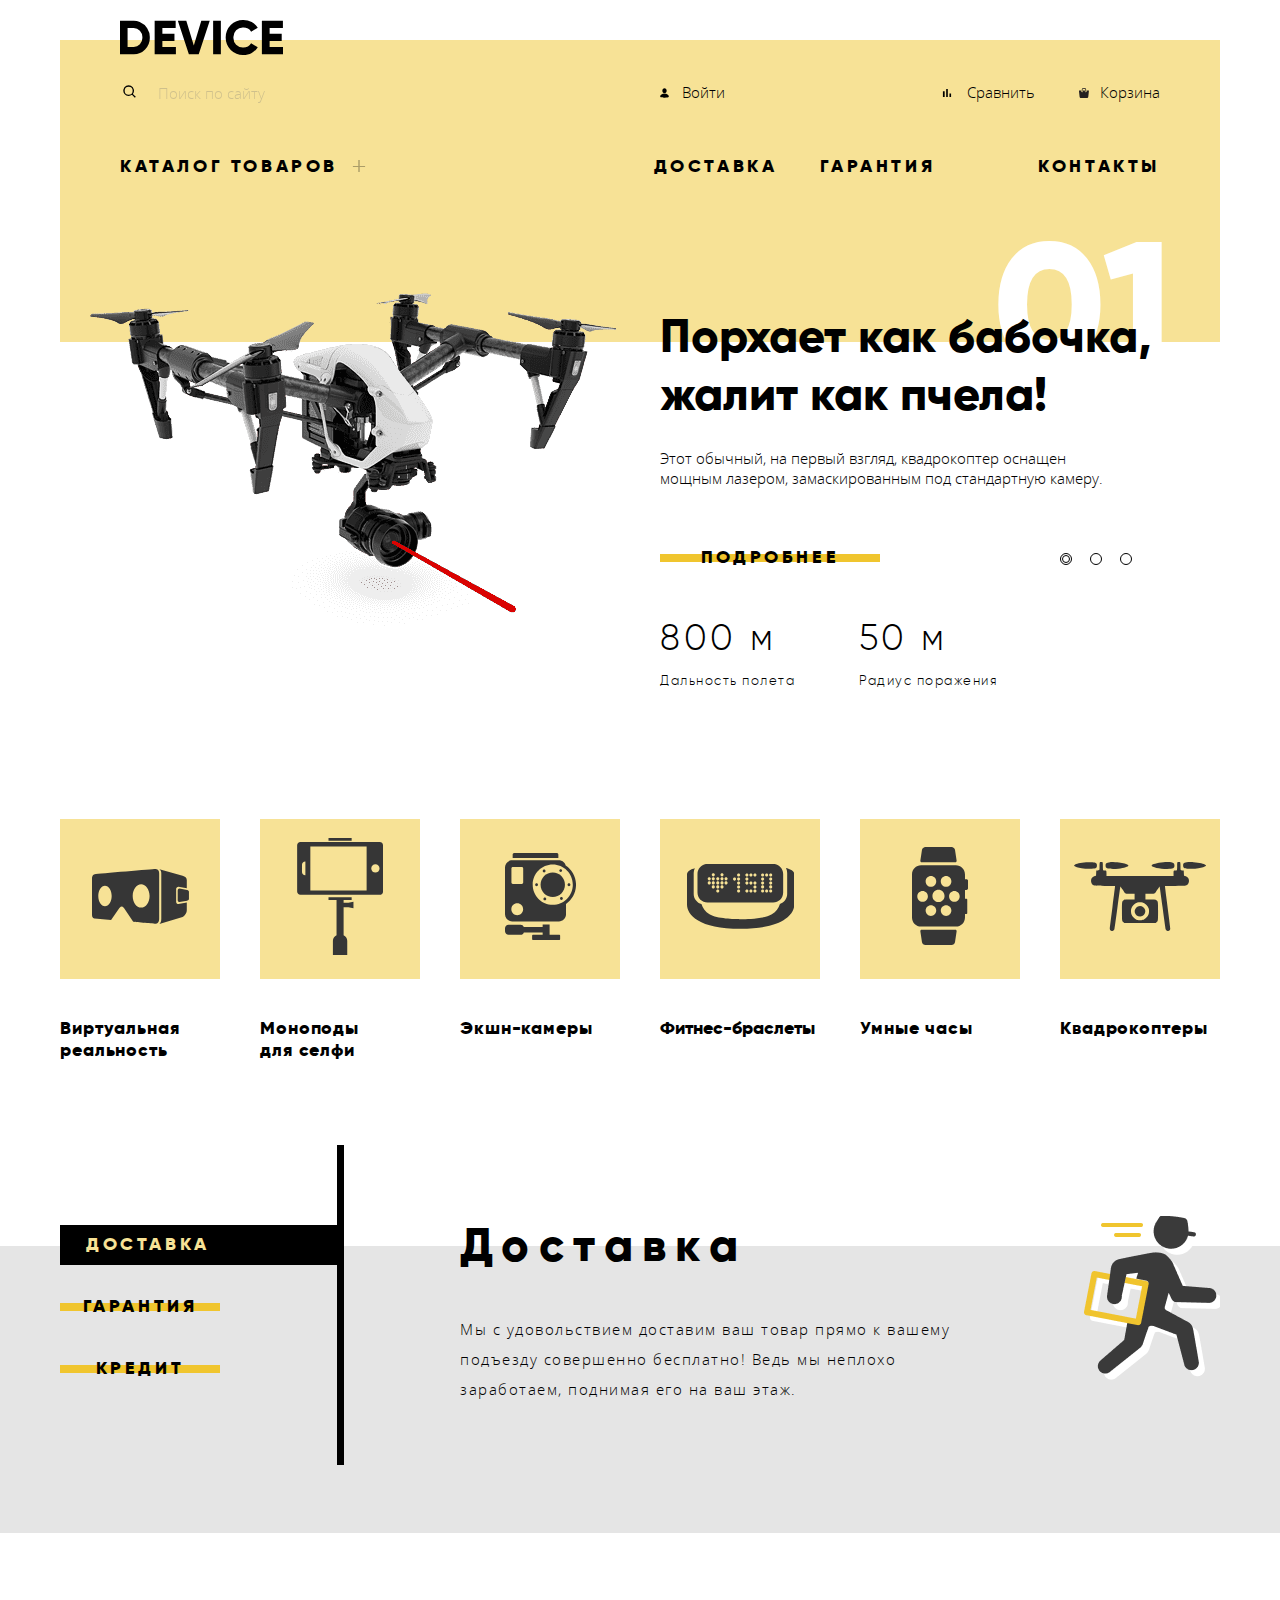
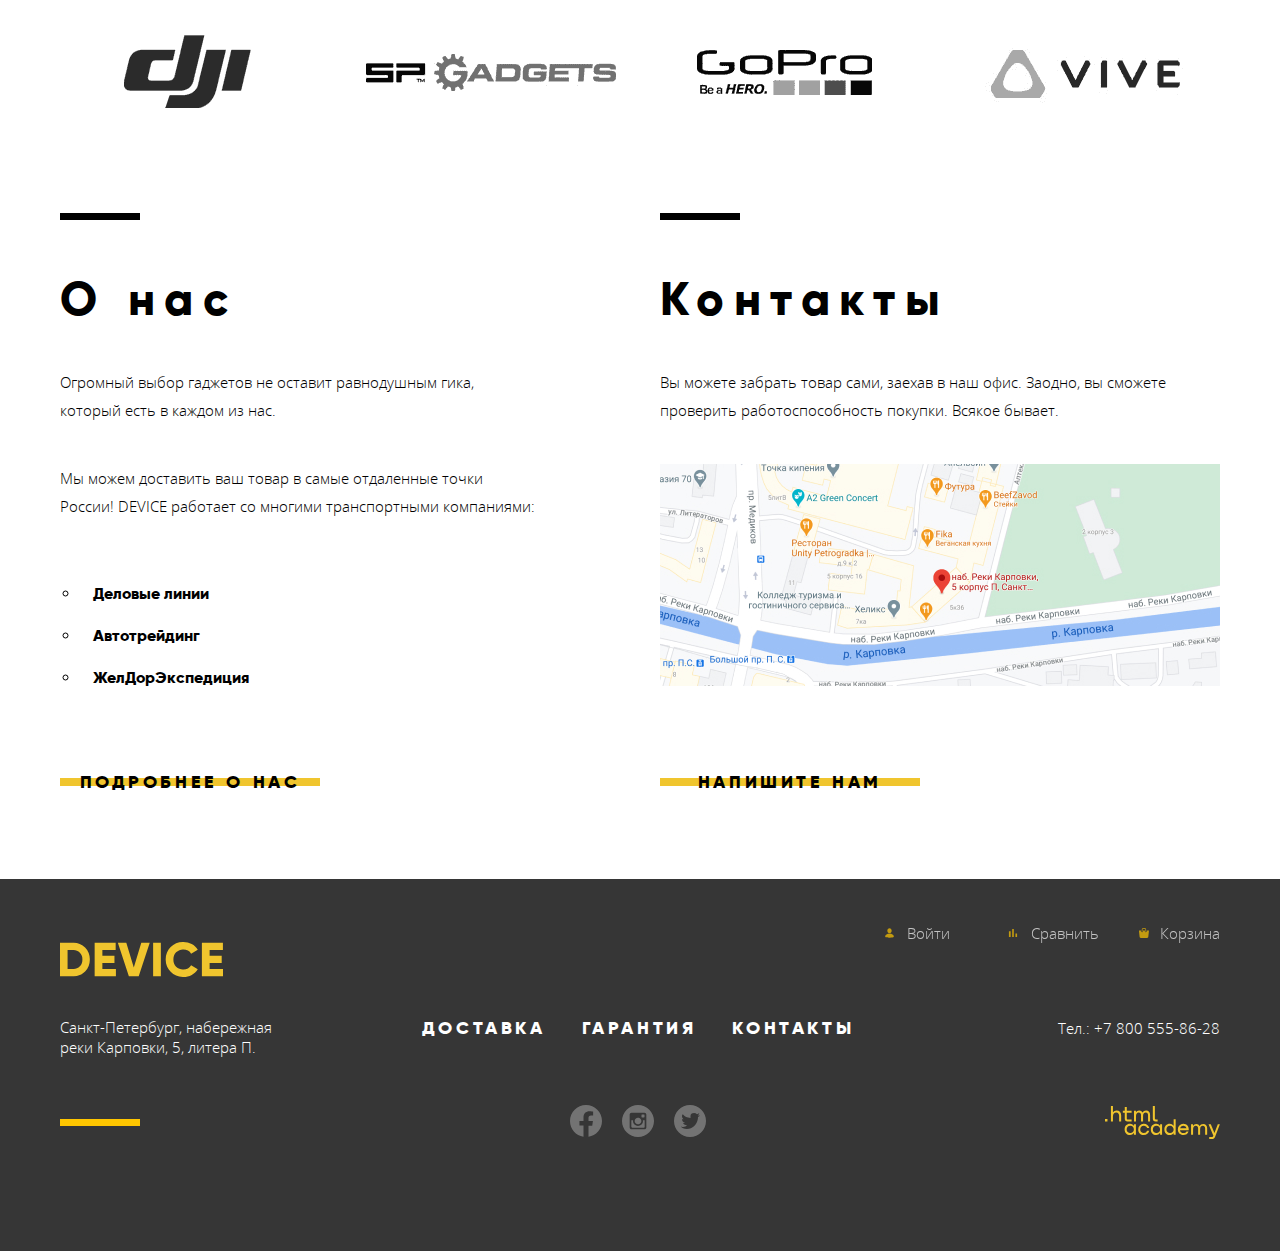
==== commit 34ec18e9: "Исправилась)" ====
--- a/index.html
+++ b/index.html
@@ -6,7 +6,6 @@
   <title>HTML Academy: Девайс</title>
   <link rel="stylesheet" href="css/normalize.css">
   <link rel="stylesheet" href="css/style.min.css">
-  <link rel="stylesheet" href="css/style.css">
   <link rel="icon" href="favicon.ico">
   <link rel="icon" href="favicon/icon.svg" type="image/svg+xml">
   <link rel="apple-touch-icon" href="favicon/180.png">
@@ -14,7 +13,7 @@
 </head>
 
 <body class="page-body">
-  <header class="header-main container">
+  <header class="header-main header-main-index container">
     <a class="logo-link" href="#">
       <img class="logo" src="img/logo.svg" width="163" height="35" alt="Логотип магазина Девайс">
     </a>
@@ -382,7 +381,6 @@
   </section>
 
 <script src="js/script.min.js"></script>
-<script src="js/script.js"></script>
 </body>
 
 </html>
--- a/css/style.min.css
+++ b/css/style.min.css
@@ -1 +1 @@
-:root{--basic-black:#000000;--basic-white:#ffffff;--basic-extra-dark:#363636;--basic-dark:#464646;--basic-grey:#7e7e7e;--basic-dark-grey:#dcdcdc;--basic-light-grey:#e5e5e5;--basic-yellow:#f0c52e;--basic-light-yellow:#f7e296;--special-yellow:#ffc600;--special-green:#91c92f;--special-rose:#f6dada;--special-opacity:rgba(255, 255, 255, 0);--special-light-grey:#f2f2f2;--special-dark-grey:#eaeaea}@font-face{font-family:Gilroy;src:url(../fonts/gilroyextrabold.woff2) format("woff2"),url(../fonts/gilroyextrabold.woff) format("woff");font-style:normal;font-weight:800}@font-face{font-family:Gilroy;src:url(../fonts/gilroylight.woff2) format("woff2"),url(../fonts/gilroylight.woff) format("woff");font-style:normal;font-weight:300}@font-face{font-family:"Open Sans";src:url(../fonts/opensans.woff2) format("woff2"),url(../fonts/opensans.woff) format("woff");font-style:normal;font-weight:400}@font-face{font-family:"Open Sans";src:url(../fonts/opensanslight.woff2) format("woff2"),url(../fonts/opensanslight.woff) format("woff");font-style:normal;font-weight:300}@-webkit-keyframes bounce{0%{-webkit-transform:translateY(-2000px);transform:translateY(-2000px)}70%{-webkit-transform:translateY(30px);transform:translateY(30px)}90%{-webkit-transform:translateY(-10px);transform:translateY(-10px)}100%{-webkit-transform:translateY(0);transform:translateY(0)}}@keyframes bounce{0%{-webkit-transform:translateY(-2000px);transform:translateY(-2000px)}70%{-webkit-transform:translateY(30px);transform:translateY(30px)}90%{-webkit-transform:translateY(-10px);transform:translateY(-10px)}100%{-webkit-transform:translateY(0);transform:translateY(0)}}@-webkit-keyframes shake{0%,100%{-webkit-transform:translateX(0);transform:translateX(0)}10%,30%,50%,70%,90%{-webkit-transform:translateX(-10px);transform:translateX(-10px)}20%,40%,60%,80%{-webkit-transform:translateX(10px);transform:translateX(10px)}}@keyframes shake{0%,100%{-webkit-transform:translateX(0);transform:translateX(0)}10%,30%,50%,70%,90%{-webkit-transform:translateX(-10px);transform:translateX(-10px)}20%,40%,60%,80%{-webkit-transform:translateX(10px);transform:translateX(10px)}}.page{height:100%;scroll-behavior:smooth}.page-body{font-family:"Open Sans",Roboto,sans-serif;font-size:15px;font-weight:300;color:var(--basic-black);background-color:var(--basic-white);margin:0 auto;padding:0;width:100%;min-height:100%;display:-ms-grid;display:grid;-ms-grid-rows:-webkit-min-content 1fr -webkit-min-content;-ms-grid-rows:min-content 1fr min-content;grid-template-rows:-webkit-min-content 1fr -webkit-min-content;grid-template-rows:min-content 1fr min-content;-ms-flex-line-pack:start;align-content:start}a{text-decoration:none;color:var(--basic-black)}img{display:block;max-width:100%;height:auto}.visually-hidden{position:absolute;-webkit-transform:scale(0);-ms-transform:scale(0);transform:scale(0)}.container{width:1160px;margin:0 auto;-webkit-box-sizing:border-box;box-sizing:border-box;padding:0}.header-main{background:var(--basic-light-yellow);margin-top:40px;padding:44px 60px 158px}.logo-link{position:absolute;top:20px}.logo-link:hover{opacity:.6}.logo-link:active{opacity:.3}.logo{width:163px;height:35px}.nav-menu{display:-webkit-box;display:-ms-flexbox;display:flex;-webkit-box-orient:vertical;-webkit-box-direction:normal;-ms-flex-direction:column;flex-direction:column}.nav-menu-top{display:-webkit-box;display:-ms-flexbox;display:flex}.search-form{margin-top:-12px;margin-right:98px;padding:0;display:-webkit-box;display:-ms-flexbox;display:flex;position:relative;width:440px}label[for=search-input]{display:-webkit-box;display:-ms-flexbox;display:flex;background-image:url(../img/icons/icon_search.svg);background-repeat:no-repeat;background-position:center;margin-right:16px;width:20px;height:40px}.search-button{display:none}.search-form:focus-within::before{content:"";width:440px;height:2px;background-color:var(--basic-black);position:absolute;bottom:0;left:0}.search-input{border:none;outline:0;background:var(--special-opacity);opacity:.3;font-family:"Open Sans",Roboto,sans-serif;font-weight:300;height:40px;width:318px}.search-input:hover{opacity:.6;outline:0}.search-input:focus-within{opacity:1;outline:0}.search-input:valid~.search-button{display:-webkit-box;display:-ms-flexbox;display:flex;-webkit-box-pack:center;-ms-flex-pack:center;justify-content:center;-webkit-box-align:center;-ms-flex-align:center;align-items:center;font-family:"Open Sans",Roboto,sans-serif;font-weight:300;width:82px;height:42px;border:2px solid var(--basic-black);background:0 0;text-transform:uppercase}.search-input:valid~.search-button:focus-within,.search-input:valid~.search-button:hover{color:var(--basic-white);background-color:var(--basic-black)}.search-button:active{opacity:.3}.profile-list{list-style-type:none;margin:0;padding:0;display:-webkit-box;display:-ms-flexbox;display:flex;-webkit-box-pack:start;-ms-flex-pack:start;justify-content:flex-start;-webkit-box-flex:1;-ms-flex-positive:1;flex-grow:1;-ms-flex-wrap:wrap;flex-wrap:wrap}.link-name{margin-right:20px}.link-name::before{content:"";background-image:url(../img/icons/icon_user.svg);background-repeat:no-repeat;margin-right:11px;width:13px;height:14px}.link-chart::before{content:"";background-image:url(../img/icons/icon_chart.svg);background-repeat:no-repeat;margin-right:13px;width:14px;height:14px}.link-card::before{content:"";background-image:url(../img/icons/icon_cart.svg);background-repeat:no-repeat;margin-right:11px;width:10px;height:10px}.nav-action-list{list-style-type:none;margin:0;padding:0;display:-webkit-box;display:-ms-flexbox;display:flex;-ms-flex-wrap:wrap;flex-wrap:wrap;-webkit-box-pack:justify;-ms-flex-pack:justify;justify-content:space-between;width:220px}.nav-action-link{display:-webkit-box;display:-ms-flexbox;display:flex;-webkit-box-pack:center;-ms-flex-pack:center;justify-content:center;-webkit-box-align:center;-ms-flex-align:center;align-items:center}.nav-action-link:hover{opacity:.6}.nav-action-link:active{opacity:.3}.nav-list{list-style-type:none;display:-webkit-box;display:-ms-flexbox;display:flex;-ms-flex-wrap:wrap;flex-wrap:wrap;-webkit-box-pack:justify;-ms-flex-pack:justify;justify-content:space-between;-webkit-box-align:center;-ms-flex-align:center;align-items:center;padding:0;margin:0;margin-top:25px;position:relative}.nav-item:first-child{margin-right:280px}.nav-item:nth-child(3){margin-right:100px;margin-left:40px}.nav-link{font-family:Gilroy,Arial,sans-serif;font-weight:800;font-size:18px;text-transform:uppercase;letter-spacing:.2em;display:inline-block}.nav-link:hover{opacity:.6}.nav-link:active{opacity:.3}.nav-catalog-link{display:-webkit-box;display:-ms-flexbox;display:flex;-webkit-box-align:center;-ms-flex-align:center;align-items:center}.top-menu:focus-within .submenu-list,.top-menu:hover .submenu-list{opacity:1;visibility:visible}.nav-catalog-link::after{content:"+";font-size:30px;font-weight:400;opacity:.3;vertical-align:middle;margin-left:13px}.submenu-list{list-style-type:none;padding-left:60px;padding-bottom:46px;position:absolute;display:-ms-grid;display:grid;width:1160px;left:-60px;top:48px;z-index:3;-webkit-box-sizing:border-box;box-sizing:border-box;background:var(--basic-light-yellow);grid-template-areas:"a d f" "b e ." "c . .";-webkit-column-gap:61px;-moz-column-gap:61px;column-gap:61px;row-gap:20px;-ms-grid-columns:-webkit-max-content 61px -webkit-max-content 61px -webkit-max-content;-ms-grid-columns:max-content 61px max-content 61px max-content;grid-template-columns:-webkit-max-content -webkit-max-content -webkit-max-content;grid-template-columns:max-content max-content max-content;-ms-grid-rows:min-content 20px min-content 20px min-content;grid-template-rows:-webkit-min-content -webkit-min-content -webkit-min-content;grid-template-rows:min-content min-content min-content;-webkit-transition:.5s ease-in-out;-o-transition:.5s ease-in-out;transition:.5s ease-in-out;opacity:0;visibility:hidden}.item-a{-ms-grid-row:1;-ms-grid-column:1;grid-area:a}.item-b{-ms-grid-row:3;-ms-grid-column:1;grid-area:b}.item-c{-ms-grid-row:5;-ms-grid-column:1;grid-area:c}.item-d{-ms-grid-row:1;-ms-grid-column:3;grid-area:d}.item-e{-ms-grid-row:3;-ms-grid-column:3;grid-area:e}.item-f{-ms-grid-row:1;-ms-grid-column:5;grid-area:f}.catalog-link{font-family:"Open Sans",Roboto,sans-serif;font-weight:300;font-size:16px;line-height:20px}.catalog-link:hover{opacity:.6}.catalog-link:focus{opacity:.3}.top-menu:hover .submenu{opacity:1}.slider{margin-top:-155px;position:relative}.slider::before{content:"";position:absolute;width:100px;height:7px;background-color:var(--basic-white);right:460px;top:60px}.slider-inner{overflow:hidden}.slider-list{list-style-type:none;margin:0;padding:0;width:300%;-webkit-transition:-webkit-transform .8s ease;transition:-webkit-transform .8s ease;-o-transition:transform .8s ease;transition:transform .8s ease;transition:transform .8s ease,-webkit-transform .8s ease;display:-ms-grid;display:grid;counter-reset:list-counter}.slide-item{grid-area:1/1/-1/-1;display:-webkit-box;display:-ms-flexbox;display:flex;-webkit-box-pack:justify;-ms-flex-pack:justify;justify-content:space-between;-webkit-box-orient:horizontal;-webkit-box-direction:reverse;-ms-flex-direction:row-reverse;flex-direction:row-reverse;width:1160px;position:relative;z-index:0;visibility:hidden;background-image:-o-linear-gradient(var(--basic-light-yellow) 155px,var(--basic-white) 155px);background-image:linear-gradient(var(--basic-light-yellow) 155px,var(--basic-white) 155px);counter-increment:list-counter}.slide-item-current,.slide-item:target{visibility:visible}.slide-item::before{content:"0" counter(list-counter);font-family:Gilroy,Arial,sans-serif;font-style:normal;font-weight:800;font-size:179px;line-height:219px;text-transform:uppercase;color:var(--basic-white);position:absolute;right:46px;top:9px;z-index:-1}.slide-right{max-width:500px;margin-right:60px}.slide-left{display:-webkit-box;display:-ms-flexbox;display:flex;-webkit-box-pack:center;-ms-flex-pack:center;justify-content:center;-webkit-box-align:center;-ms-flex-align:center;align-items:center;padding:30px}.slide-left img{-o-object-fit:contain;object-fit:contain}.slider-wrap{display:-ms-grid;display:grid;margin-top:120px;min-height:400px;-ms-grid-rows:(-webkit-min-content)[4];-ms-grid-rows:(min-content)[4];grid-template-rows:repeat(4,-webkit-min-content);grid-template-rows:repeat(4,min-content)}.slider-title{font-family:Gilroy,Arial,sans-serif;font-style:normal;font-weight:800;font-size:47px;line-height:58px;margin:0;margin-bottom:25px}.slider-text{line-height:20px;margin:0;max-width:480px}.slider-button{margin:50px 0 40px}.link-details{font-family:Gilroy,Arial,sans-serif;font-weight:800;font-size:18px;letter-spacing:.2em;text-transform:uppercase;display:-webkit-box;display:-ms-flexbox;display:flex;-webkit-box-pack:center;-ms-flex-pack:center;justify-content:center;width:220px;-webkit-box-align:center;-ms-flex-align:center;align-items:center;height:40px;-webkit-box-sizing:border-box;box-sizing:border-box;background-image:-o-linear-gradient(var(--special-opacity) 16px,var(--basic-yellow) 16px,var(--basic-yellow) 24px,var(--special-opacity) 24px);background-image:linear-gradient(var(--special-opacity) 16px,var(--basic-yellow) 16px,var(--basic-yellow) 24px,var(--special-opacity) 24px)}.link-details:hover{background:var(--basic-yellow)}.link-details:active{opacity:.3}.pagination{z-index:2;display:-webkit-box;display:-ms-flexbox;display:flex;position:absolute;bottom:168px;right:88px}.pagination-link{display:-webkit-inline-box;display:-ms-inline-flexbox;display:inline-flex;-webkit-box-pack:center;-ms-flex-pack:center;justify-content:center;-webkit-box-align:center;-ms-flex-align:center;align-items:center;-webkit-box-sizing:border-box;box-sizing:border-box;width:12px;height:12px;border:1px solid var(--basic-black);border-radius:50%;margin-right:18px}.pagination-link:last-of-type{margin-right:0}.pagination-link-active::before{content:"";width:6px;height:6px;border:1px solid var(--basic-black);border-radius:50%}.properties-container{display:-webkit-box;display:-ms-flexbox;display:flex;gap:64px}.properties{padding:0;display:-webkit-box;display:-ms-flexbox;display:flex;-ms-flex-wrap:nowrap;flex-wrap:nowrap;-webkit-box-orient:vertical;-webkit-box-direction:reverse;-ms-flex-direction:column-reverse;flex-direction:column-reverse;font-family:Gilroy,Arial,sans-serif;font-weight:300;letter-spacing:.1em;row-gap:15px}.properties dd{margin:0;font-size:36px;letter-spacing:.1em}.properties dt{font-size:13px}.chapters{margin:48px auto 85px}.chapter-list{list-style-type:none;margin:0;padding:0;display:-webkit-box;display:-ms-flexbox;display:flex;-webkit-box-pack:justify;-ms-flex-pack:justify;justify-content:space-between}.chapter-item{width:160px}.chapter-link{display:block;font-family:Gilroy,Arial,sans-serif;font-weight:800;font-size:18px;line-height:22px;letter-spacing:.05em;margin-top:38px}.chapter-link4{letter-spacing:0}.chapter-link::before{content:"";background-color:var(--basic-light-yellow);display:-webkit-box;display:-ms-flexbox;display:flex;-webkit-box-pack:center;-ms-flex-pack:center;justify-content:center;-webkit-box-align:center;-ms-flex-align:center;align-items:center;width:160px;height:160px;margin-bottom:38px}.chapter-link1::before{content:url(../img/popular/popular-1.svg)}.chapter-link2::before{content:url(../img/popular/popular-2.svg)}.chapter-link3::before{content:url(../img/popular/popular-3.svg)}.chapter-link4::before{content:url(../img/popular/popular-4.svg)}.chapter-link5::before{content:url(../img/popular/popular-5.svg)}.chapter-link6::before{content:url(../img/popular/popular-6.svg)}.chapter-link:hover::before{background-color:var(--basic-yellow)}.chapter-link:active{opacity:.3}.advantages{background-image:-o-linear-gradient(var(--basic-white) 100px,var(--basic-light-grey) 100px);background-image:linear-gradient(var(--basic-white) 100px,var(--basic-light-grey) 100px)}.advantages-container{display:-webkit-box;display:-ms-flexbox;display:flex;-webkit-box-pack:start;-ms-flex-pack:start;justify-content:flex-start;position:relative;height:387px}.advantage-services{overflow:hidden;-webkit-box-flex:1;-ms-flex-positive:1;flex-grow:1}.advantage-list{display:-ms-grid;display:grid;height:300%;list-style-type:none;margin:0;padding:0}.advantage-item{grid-area:1/1/-1/-1;visibility:hidden;padding:72px 116px;min-height:400px}.advantage-item.slide-item-current,.advantage-item:target{visibility:visible}.advantage-title{margin:0;margin-bottom:42px}.advantage-text{width:495px;line-height:30px;letter-spacing:.1em}.advantage-pagination{width:284px;position:relative;margin-top:79px}.advantage-link{width:280px;height:40px;display:-webkit-box;display:-ms-flexbox;display:flex;-webkit-box-align:center;-ms-flex-align:center;align-items:center;margin-bottom:22px}.advantage-link-content{width:160px;height:40px;font-family:Gilroy,Arial,sans-serif;font-weight:800;font-size:18px;letter-spacing:.2em;text-transform:uppercase;display:-webkit-box;display:-ms-flexbox;display:flex;-webkit-box-pack:center;-ms-flex-pack:center;justify-content:center;-webkit-box-align:center;-ms-flex-align:center;align-items:center;background:-o-linear-gradient(var(--special-opacity) 16px,var(--basic-yellow) 16px,var(--basic-yellow) 24px,var(--special-opacity) 24px);background:linear-gradient(var(--special-opacity) 16px,var(--basic-yellow) 16px,var(--basic-yellow) 24px,var(--special-opacity) 24px)}.advantage-link:hover .advantage-link-content{background:var(--basic-yellow);color:var(--basic-black)}.advantage-link:active .advantage-link-content,.pagination-link-active .advantage-link-content{background:var(--basic-black);color:var(--basic-light-yellow)}.advantage-link.pagination-link-active,.advantage-link:active{background:var(--basic-black);color:var(--basic-light-yellow)}.advantage-rect::after{content:"";display:block;width:7px;height:320px;background:var(--basic-black);position:absolute;top:-80px;right:0}.advantage-delivery{background-image:url(../img/back/delivery.png);background-repeat:no-repeat;background-position:740px 70px}.advantage-warranty{background-image:url(../img/back/warranty.png);background-repeat:no-repeat;background-position:right 86px}.advantage-credit{background-image:url(../img/back/credit.png);background-repeat:no-repeat;background-position:right 86px}h2{font-family:Gilroy,Arial,sans-serif;font-weight:800;font-size:47px;letter-spacing:.2em}.brends{margin:90px auto;display:-webkit-box;display:-ms-flexbox;display:flex;-webkit-box-pack:justify;-ms-flex-pack:justify;justify-content:space-between}.brend-link>img{-webkit-filter:saturate(0);filter:saturate(0)}.brend-link:hover>img{-webkit-filter:saturate(100%);filter:saturate(100%)}.information{display:-webkit-box;display:-ms-flexbox;display:flex;-webkit-box-pack:justify;-ms-flex-pack:justify;justify-content:space-between;row-gap:100px;margin-bottom:62px}.info{width:50%;min-height:580px}.info-title{margin:52px 0 42px}.information p{line-height:28px}.info p:first-of-type{margin:40px 0}.rectangle-black::before{content:"";display:block;width:80px;height:7px;background:var(--basic-black)}.info-list{list-style-type:none;margin:60px 0;padding:0;padding-left:20px}.info-item{list-style-type:circle;font-family:Gilroy,Arial,sans-serif;font-weight:800;font-size:16px;line-height:28px;margin-bottom:14px;padding-left:13px}.info-form-link{width:260px;margin-top:76px}.info-details{width:260px;margin-top:70px}.info-right{padding-left:40px}.footer-main{background:var(--basic-extra-dark);z-index:2}.footer-container{margin:46px auto 65px}.footer-navigation{display:-webkit-box;display:-ms-flexbox;display:flex;-webkit-box-pack:end;-ms-flex-pack:end;justify-content:flex-end;-webkit-column-gap:36px;-moz-column-gap:36px;column-gap:36px}.footer-action-list{list-style-type:none;margin:0;padding:0;display:-webkit-box;display:-ms-flexbox;display:flex;-webkit-box-pack:end;-ms-flex-pack:end;justify-content:flex-end;-webkit-column-gap:40px;-moz-column-gap:40px;column-gap:40px}.footer-profile-list{list-style-type:none;margin:0;padding:0;display:-webkit-box;display:-ms-flexbox;display:flex;-webkit-box-pack:end;-ms-flex-pack:end;justify-content:flex-end;-ms-flex-wrap:wrap;flex-wrap:wrap}.footer-action-link{color:var(--basic-white);opacity:.7;display:-webkit-box;display:-ms-flexbox;display:flex;-webkit-box-pack:center;-ms-flex-pack:center;justify-content:center;-webkit-box-align:center;-ms-flex-align:center;align-items:center}.footer-name-user{margin-right:20px}.footer-name-user::before{content:"";background-image:url(../img/icons/icon_user_g.svg);background-repeat:no-repeat;margin-right:11px;width:13px;height:14px}.footer-link-chart::before{content:"";background-image:url(../img/icons/icon_chart_y.svg);background-repeat:no-repeat;margin-right:11px;width:14px;height:14px}.footer-link-card::before{content:"";background-image:url(../img/icons/icon_cart_y.svg);background-repeat:no-repeat;margin-right:11px;width:10px;height:10px}.footer-action-link:hover{opacity:1}.footer-action-link:active{opacity:3}.footer-logo-link{display:block}.footer-logo-link:hover{opacity:.6}.footer-logo-link:active{opacity:.3}.footer-content{display:-webkit-box;display:-ms-flexbox;display:flex;-webkit-box-pack:justify;-ms-flex-pack:justify;justify-content:space-between}.footer-left{margin-right:146px}.footer-text{color:var(--basic-white);margin:40px auto 60px 0;line-height:20px}.footer-center{margin-right:200px}.footer-nav-list{list-style-type:none;padding:0;display:-webkit-box;display:-ms-flexbox;display:flex;-ms-flex-wrap:wrap;flex-wrap:wrap;-webkit-box-pack:center;-ms-flex-pack:center;justify-content:center;-webkit-column-gap:36px;-moz-column-gap:36px;column-gap:36px;margin:76px 0 67px}.footer-nav-link{font-family:Gilroy,Arial,sans-serif;font-weight:800;font-size:18px;letter-spacing:.2em;text-transform:uppercase;color:var(--basic-white)}.footer-nav-link:hover{opacity:.6}.footer-nav-link:active{opacity:.3}.social-list{list-style-type:none;margin:0;padding:0;display:-webkit-box;display:-ms-flexbox;display:flex;-webkit-box-pack:center;-ms-flex-pack:center;justify-content:center;-webkit-column-gap:20px;-moz-column-gap:20px;column-gap:20px}.facebook::after{content:url(../img/social/facebook.svg);width:32px;height:32px}.instagram::after{content:url(../img/social/insta.svg);width:32px;height:32px}.twitter::after{content:url(../img/social/twit.svg);width:32px;height:32px}.social-link{opacity:.3;display:-webkit-box;display:-ms-flexbox;display:flex}.social-link:hover{opacity:.6}.social-link:active{opacity:.1}.footer-right{display:-webkit-box;display:-ms-flexbox;display:flex;-webkit-box-orient:vertical;-webkit-box-direction:normal;-ms-flex-direction:column;flex-direction:column;-webkit-box-align:end;-ms-flex-align:end;align-items:flex-end;padding-top:36px}.tel-link{color:var(--basic-white)}.education-link{margin-top:8px}.education-link:hover{opacity:.6}.education-link:active{opacity:.3}.rectangle-yellow::after{content:"";display:block;width:80px;height:7px;background:var(--special-yellow);margin-top:62px}.modal{display:none;position:fixed;margin:auto;background-color:var(--basic-white);z-index:5;-webkit-box-sizing:border-box;box-sizing:border-box;left:0;right:0;top:0;bottom:0;max-width:960px;height:560px;-webkit-box-shadow:0 10px 16px rgba(0,0,0,.15);box-shadow:0 10px 16px rgba(0,0,0,.15)}.modal-show{display:block;-webkit-animation:bounce .6s;animation:bounce .6s}.modal-error{display:block;-webkit-animation:shake .6s;animation:shake .6s}.modal-map iframe{border:none;margin-top:-85px}.modal-close-map{margin-right:20px}.modal-letter{min-height:550px;background:var(--basic-white);padding:20px 20px 70px 100px}.modal p:first-of-type{text-align:right}.modal-close{width:55px;height:55px;background:var(--basic-yellow);opacity:.5;border-radius:50%;border:none;position:relative}.modal-close::after,.modal-close::before{position:absolute;content:"";width:50%;height:4px;background-color:var(--basic-white);top:45%;left:25%}.modal-close::before{-webkit-transform:rotate(45deg);-ms-transform:rotate(45deg);transform:rotate(45deg)}.modal-close::after{-webkit-transform:rotate(-45deg);-ms-transform:rotate(-45deg);transform:rotate(-45deg)}.modal-close:hover{opacity:1}.modal-close:active{opacity:.7}.letter-form{display:-webkit-box;display:-ms-flexbox;display:flex;-ms-flex-wrap:wrap;flex-wrap:wrap;-webkit-column-gap:40px;-moz-column-gap:40px;column-gap:40px}.letter-form p{display:-webkit-box;display:-ms-flexbox;display:flex;-webkit-box-orient:vertical;-webkit-box-direction:normal;-ms-flex-direction:column;flex-direction:column;-webkit-box-align:start;-ms-flex-align:start;align-items:flex-start;gap:10px}.letter-form label{font-family:Gilroy,Arial,sans-serif;font-weight:800;font-size:18px;color:var(--basic-black)}.letter-input{background:var(--special-light-grey);width:360px;height:50px;padding-left:20px;-webkit-box-sizing:border-box;box-sizing:border-box;border:2px solid var(--special-opacity)}.letter-textarea{background:var(--special-light-grey);width:760px;height:167px;padding:20px;-webkit-box-sizing:border-box;box-sizing:border-box;border:2px solid var(--special-opacity);resize:none}.letter-input::-webkit-input-placeholder,.letter-textarea::-webkit-input-placeholder{font-family:"Open Sans",Roboto,sans-serif;font-weight:400;font-size:14px;color:var(--basic-black)}.letter-input::-moz-placeholder,.letter-textarea::-moz-placeholder{font-family:"Open Sans",Roboto,sans-serif;font-weight:400;font-size:14px;color:var(--basic-black)}.letter-input:-ms-input-placeholder,.letter-textarea:-ms-input-placeholder{font-family:"Open Sans",Roboto,sans-serif;font-weight:400;font-size:14px;color:var(--basic-black)}.letter-input::-ms-input-placeholder,.letter-textarea::-ms-input-placeholder{font-family:"Open Sans",Roboto,sans-serif;font-weight:400;font-size:14px;color:var(--basic-black)}.letter-input::placeholder,.letter-textarea::placeholder{font-family:"Open Sans",Roboto,sans-serif;font-weight:400;font-size:14px;color:var(--basic-black)}.letter-form input::-webkit-input-placeholder,.letter-form textarea::-webkit-input-placeholder{color:var(--basic-black);opacity:.4}.letter-form input::-moz-placeholder,.letter-form textarea::-moz-placeholder{color:var(--basic-black);opacity:.4}.letter-form input:-ms-input-placeholder,.letter-form textarea:-ms-input-placeholder{color:var(--basic-black);opacity:.4}.letter-form input::-ms-input-placeholder,.letter-form textarea::-ms-input-placeholder{color:var(--basic-black);opacity:.4}.letter-form input::placeholder,.letter-form textarea::placeholder{color:var(--basic-black);opacity:.4}.letter-input:hover,.letter-textarea:hover{background:var(--special-dark-grey);border:2px solid var(--special-opacity)}.letter-input:focus,.letter-textarea:focus{background:var(--special-opacity);outline:0;border:2px solid var(--basic-light-yellow);opacity:1;color:var(--basic-extra-dark)}.letter-input:invalid{background:var(--special-rose);color:rgba(0,0,0,.4)}.letter-button{margin-top:30px;border:none;width:200px;background-color:var(--special-opacity);font-family:Gilroy,Arial,sans-serif;font-weight:800;font-size:18px;letter-spacing:.2em;text-transform:uppercase;display:-webkit-box;display:-ms-flexbox;display:flex;-webkit-box-pack:center;-ms-flex-pack:center;justify-content:center;-webkit-box-align:center;-ms-flex-align:center;align-items:center;height:40px;-webkit-box-sizing:border-box;box-sizing:border-box;background-image:-o-linear-gradient(var(--special-opacity) 16px,var(--basic-light-yellow) 16px,var(--basic-light-yellow) 24px,var(--special-opacity) 24px);background-image:linear-gradient(var(--special-opacity) 16px,var(--basic-light-yellow) 16px,var(--basic-light-yellow) 24px,var(--special-opacity) 24px)}.letter-button:hover{background:var(--basic-yellow)}.letter-button:active{background:var(--basic-black);color:var(--basic-white)}.main-catalog{font-size:14px}.header-main-catalog{padding-bottom:45px}.link-user-active{opacity:.3}.title-page{font-family:Gilroy,Arial,sans-serif;font-weight:800;font-size:47px;margin:45px 60px 35px}.breadcrumbs-list{list-style-type:none;margin:0 60px;padding:0;display:-webkit-box;display:-ms-flexbox;display:flex}.breadcrumbs-link{opacity:.3}.breadcrumbs-link::after{content:"";border:solid var(--basic-black);border-width:0 1px 1px 0;display:inline-block;padding:3px;-webkit-transform:rotate(-45deg);-ms-transform:rotate(-45deg);transform:rotate(-45deg);margin:0 14px}.breadcrumbs-item:last-of-type>.breadcrumbs-link::after{content:none}.breadcrumbs-link:hover{opacity:.6}.breadcrumbs-link:active{opacity:.1}.catalog{background:var(--basic-light-grey);margin-top:52px}.catalog-layout{display:-ms-grid;display:grid;-ms-grid-columns:1fr 70px 760px;grid-template-columns:1fr 760px;-ms-grid-rows:-webkit-min-content 70px -webkit-min-content 70px -webkit-min-content;-ms-grid-rows:min-content 70px min-content 70px min-content;grid-template-rows:repeat(3,-webkit-min-content);grid-template-rows:repeat(3,min-content);gap:70px}.catalog-layout>:nth-child(1){-ms-grid-row:1;-ms-grid-column:1}.catalog-layout>:nth-child(2){-ms-grid-row:1;-ms-grid-column:3}.catalog-layout>:nth-child(3){-ms-grid-row:3;-ms-grid-column:1}.catalog-layout>:nth-child(4){-ms-grid-row:3;-ms-grid-column:3}.catalog-layout>:nth-child(5){-ms-grid-row:5;-ms-grid-column:1}.catalog-layout>:nth-child(6){-ms-grid-row:5;-ms-grid-column:3}.catalog-layout::before{content:"";z-index:0;-ms-grid-column:1;-ms-grid-column-span:1;grid-column:1/2;-ms-grid-row:1;-ms-grid-row-span:1;grid-row:1/2;margin-left:-100vw;background-color:var(--basic-dark-grey)}.catalog-layout::after{content:"";z-index:0;grid-column:-2/-1;-ms-grid-row:2;-ms-grid-row-span:2;grid-row:2/4;width:100vw;margin-left:-100vw;background-color:var(--basic-white);-webkit-transform:translateX(-100vw);-ms-transform:translateX(-100vw);transform:translateX(-100vw);-webkit-box-shadow:200vw 0 0 70px var(--basic-white);box-shadow:200vw 0 0 70px var(--basic-white)}.catalog-filter-title{z-index:1;-ms-grid-row:1;-ms-grid-column:1;grid-area:1/1;padding:12px 70px 12px 60px}.filter-title{font-family:Gilroy,Arial,sans-serif;font-weight:800;font-size:16px;letter-spacing:.1em;text-transform:uppercase}.filter-form{-ms-grid-column:1;-ms-grid-column-span:1;grid-area:2/1/-1/2;padding:0 70px 0 60px}.filter-fieldset{border:none;max-width:200px;padding:0;margin:0;margin-bottom:37px}.filter-fieldset legend{font-family:Gilroy,Arial,sans-serif;font-weight:800;font-size:14px;letter-spacing:.1em;padding-top:16px;border-top:2px solid var(--basic-black);width:200px}.range-controls{position:relative;margin-bottom:8px;padding-top:39px}.range-controls .scale{height:2px;background:var(--basic-black);opacity:.2}.range-controls .bar{width:80%;height:2px;background:var(--special-green)}.range-controls .toggle{position:absolute;top:31px;left:0;width:4px;height:4px;padding:0;border:8px solid var(--basic-white);background-color:var(--basic-light-grey);border-radius:50%;-webkit-box-shadow:0 2px 2px rgba(0,0,0,.18);box-shadow:0 2px 2px rgba(0,0,0,.18);cursor:pointer}.range-controls .toggle-min{left:18px}.range-controls .toggle-max{left:190px}.price-controls{display:-webkit-box;display:-ms-flexbox;display:flex;-webkit-box-pack:justify;-ms-flex-pack:justify;justify-content:space-between;margin-top:15px}.price-controls input:not(:focus):not(:hover){-webkit-appearance:textfield;-moz-appearance:textfield;appearance:textfield}.price-controls input{width:70px;border:none;background-color:var(--basic-light-grey);font-family:inherit;font-size:inherit}.filter-list{list-style-type:none;margin:0;margin-top:30px;padding:0}.filter-item label{position:relative;display:-webkit-box;display:-ms-flexbox;display:flex;cursor:pointer}.filter-input-checkbox+label,.filter-input-radio+label{margin-bottom:24px;margin-left:42px}.filter-input-checkbox+label::before{content:"";position:absolute;left:-42px;top:0;width:24px;height:24px;background:url(../img/filter/checkbox.svg) no-repeat}.filter-input-checkbox:checked+label::before{content:"";background:url(../img/filter/checkbox-checked.svg) no-repeat}.filter-input-checkbox:focus-visible+label::after{content:"";position:absolute;left:-42px;top:0;width:24px;height:24px;background-color:transparent;outline:2px solid currentColor;outline-offset:2px;border-radius:2px}.filter-fieldset-bluetooth{margin-top:-20px}.filter-input-radio+label::before{content:"";position:absolute;left:-42px;top:0;width:24px;height:24px;background:url(../img/filter/radio.svg) no-repeat}.filter-input-radio:checked+label::before{content:"";background:url(../img/filter/radio-checked.svg) no-repeat}.filter-input-radio:focus-visible+label::after{content:"";position:absolute;left:-42px;top:0;width:24px;height:24px;background-color:transparent;outline:2px solid currentColor;outline-offset:2px;border-radius:12px}.filter-button{border:none;width:200px;margin-top:-15px;-webkit-box-sizing:border-box;box-sizing:border-box;background-color:var(--special-opacity)}.sorting{display:-webkit-box;display:-ms-flexbox;display:flex;-webkit-box-align:center;-ms-flex-align:center;align-items:center;-webkit-box-pack:justify;-ms-flex-pack:justify;justify-content:space-between}.sort-list{list-style-type:none;margin:0;padding:0;display:-webkit-box;display:-ms-flexbox;display:flex;-webkit-box-align:center;-ms-flex-align:center;align-items:center;gap:30px;width:450px}.sort-direction-list{list-style-type:none;margin:0;padding:0;display:-webkit-box;display:-ms-flexbox;display:flex;-webkit-column-gap:22px;-moz-column-gap:22px;column-gap:22px}.sort-link-max,.sort-link-min{display:block;width:0;height:0}.sort-link-min{border-bottom:10px solid var(--basic-black);border-left:5px solid transparent;border-right:5px solid transparent}.sort-link-max{border-top:10px solid var(--basic-black);border-left:5px solid transparent;border-right:5px solid transparent;left:0}.sort-link-arrow:hover{opacity:.4}.sort-link{opacity:.3}.sort-link:hover{opacity:.6}.sort-link-active,.sort-link-arrow:active,.sort-link:active{opacity:1}.products{z-index:1;-ms-grid-row:2;-ms-grid-column:2;grid-area:2/2}.cards-list{list-style-type:none;margin:0;margin-bottom:40px;padding:0;display:-ms-grid;display:grid;-ms-grid-columns:1fr 40px 1fr;grid-template-columns:1fr 1fr;gap:40px;width:760px}.card-item{display:-webkit-box;display:-ms-flexbox;display:flex;-webkit-box-orient:vertical;-webkit-box-direction:normal;-ms-flex-direction:column;flex-direction:column;position:relative;width:360px;min-height:460px}.card-wrap{position:relative;-webkit-box-ordinal-group:0;-ms-flex-order:-1;order:-1}.card-wrap:focus-within .card-action,.card-wrap:hover .card-action{opacity:1}.card-action{background:rgba(238,238,238,.7);position:absolute;top:0;left:0;width:100%;height:100%;opacity:0}.new::before{content:"";display:block;position:absolute;top:28px;right:27px;width:62px;height:62px;border:2px solid var(--basic-black);opacity:.3;border-radius:50%;z-index:1}.new::after{content:"new";position:absolute;top:52px;right:45px;font-family:Gilroy,Arial,sans-serif;font-weight:800;font-size:12px;line-height:15px;-webkit-box-align:center;-ms-flex-align:center;align-items:center;text-transform:uppercase;color:var(--basic-black);opacity:.3}.catalog-button{position:absolute;border:none;width:200px;-webkit-box-sizing:border-box;box-sizing:border-box;top:171px;left:77px;background-color:var(--special-opacity)}.compare-button{font-family:"Open Sans",Roboto,sans-serif;font-weight:300;font-size:13px;letter-spacing:.1em;opacity:.5;border:none;background-color:var(--special-opacity);position:absolute;text-align:center;top:224px;left:97px}.compare-button:hover{opacity:1}.compare-button:focus{opacity:.2}.card-link{display:-webkit-box;display:-ms-flexbox;display:flex;-webkit-box-pack:justify;-ms-flex-pack:justify;justify-content:space-between;padding-top:30px;font-family:Gilroy,Arial,sans-serif;letter-spacing:.05em}.card-title{font-weight:800;font-size:18px;line-height:22px;margin:0;max-width:260px}.card-price{font-weight:300;font-size:16px;line-height:18px;text-align:right;margin:0}.products-nav{z-index:1;-ms-grid-row:3;-ms-grid-column:2;grid-area:3/2;display:-webkit-box;display:-ms-flexbox;display:flex;-webkit-box-pack:justify;-ms-flex-pack:justify;justify-content:space-between;background-color:var(--basic-light-grey);-webkit-box-align:center;-ms-flex-align:center;align-items:center;padding:0 30px}.go-list{list-style-type:none;margin:0;display:-webkit-box;display:-ms-flexbox;display:flex;gap:30px;padding:25px 30px}.go-link{font-family:Gilroy,Arial,sans-serif;font-weight:800;font-size:16px;opacity:.3}.go-item{-ms-flex-negative:1;flex-shrink:1;-webkit-box-flex:0;-ms-flex-positive:0;flex-grow:0}.go-link-active{opacity:1}.go-link:hover{opacity:.6}.go-link:active{opacity:1}.go-button{border:none;background-color:var(--special-opacity);font-family:Gilroy,Arial,sans-serif;font-weight:800;font-size:16px;letter-spacing:.1em;text-transform:uppercase}.go-button:hover{background:#d9d9d9}.go-button:active{background:#d9d9d9;opacity:.3}.button-back{margin-right:auto}.button-next{margin-left:auto}.footer-main-catalog{margin-top:5px}.footer-main-catalog .footer-name-user::before{content:"";background-image:url(../img/icons/icon_user_y.svg);background-repeat:no-repeat;margin-right:11px;width:13px;height:14px}.education-link:focus,.social-link:focus{outline:2px solid currentColor;outline-offset:2px}+:root{--basic-black:#000000;--basic-white:#ffffff;--basic-extra-dark:#363636;--basic-dark:#464646;--basic-grey:#7e7e7e;--basic-dark-grey:#dcdcdc;--basic-light-grey:#e5e5e5;--basic-yellow:#f0c52e;--basic-light-yellow:#f7e296;--special-yellow:#ffc600;--special-green:#91c92f;--special-rose:#f6dada;--special-opacity:rgba(255, 255, 255, 0);--special-light-grey:#f2f2f2;--special-dark-grey:#eaeaea}@font-face{font-family:Gilroy;src:url(../fonts/gilroyextrabold.woff2) format("woff2"),url(../fonts/gilroyextrabold.woff) format("woff");font-style:normal;font-weight:800}@font-face{font-family:Gilroy;src:url(../fonts/gilroylight.woff2) format("woff2"),url(../fonts/gilroylight.woff) format("woff");font-style:normal;font-weight:300}@font-face{font-family:"Open Sans";src:url(../fonts/opensans.woff2) format("woff2"),url(../fonts/opensans.woff) format("woff");font-style:normal;font-weight:400}@font-face{font-family:"Open Sans";src:url(../fonts/opensanslight.woff2) format("woff2"),url(../fonts/opensanslight.woff) format("woff");font-style:normal;font-weight:300}@-webkit-keyframes bounce{0%{-webkit-transform:translateY(-2000px);transform:translateY(-2000px)}70%{-webkit-transform:translateY(30px);transform:translateY(30px)}90%{-webkit-transform:translateY(-10px);transform:translateY(-10px)}100%{-webkit-transform:translateY(0);transform:translateY(0)}}@keyframes bounce{0%{-webkit-transform:translateY(-2000px);transform:translateY(-2000px)}70%{-webkit-transform:translateY(30px);transform:translateY(30px)}90%{-webkit-transform:translateY(-10px);transform:translateY(-10px)}100%{-webkit-transform:translateY(0);transform:translateY(0)}}@-webkit-keyframes shake{0%,100%{-webkit-transform:translateX(0);transform:translateX(0)}10%,30%,50%,70%,90%{-webkit-transform:translateX(-10px);transform:translateX(-10px)}20%,40%,60%,80%{-webkit-transform:translateX(10px);transform:translateX(10px)}}@keyframes shake{0%,100%{-webkit-transform:translateX(0);transform:translateX(0)}10%,30%,50%,70%,90%{-webkit-transform:translateX(-10px);transform:translateX(-10px)}20%,40%,60%,80%{-webkit-transform:translateX(10px);transform:translateX(10px)}}.page{height:100%;scroll-behavior:smooth}.page-body{font-family:"Open Sans",Roboto,sans-serif;font-size:15px;font-weight:300;color:var(--basic-black);background-color:var(--basic-white);margin:0 auto;padding:0;width:100%;min-height:100%;display:-ms-grid;display:grid;-ms-grid-rows:-webkit-min-content 1fr -webkit-min-content;-ms-grid-rows:min-content 1fr min-content;grid-template-rows:-webkit-min-content 1fr -webkit-min-content;grid-template-rows:min-content 1fr min-content;-ms-flex-line-pack:start;align-content:start}a{text-decoration:none;color:var(--basic-black)}img{display:block;max-width:100%;height:auto}.visually-hidden{position:absolute;-webkit-transform:scale(0);-ms-transform:scale(0);transform:scale(0)}.container{width:1160px;margin:0 auto;-webkit-box-sizing:border-box;box-sizing:border-box;padding:0}.header-main{background:var(--basic-light-yellow);margin-top:40px;padding:44px 60px 158px}.logo-link{position:absolute;top:20px}.logo-link:hover{opacity:.6}.logo-link:active{opacity:.3}.logo{width:163px;height:35px}.nav-menu{display:-webkit-box;display:-ms-flexbox;display:flex;-webkit-box-orient:vertical;-webkit-box-direction:normal;-ms-flex-direction:column;flex-direction:column}.nav-menu-top{display:-webkit-box;display:-ms-flexbox;display:flex;}.search-form{margin-top:-12px;margin-right:98px;padding:0;display:-webkit-box;display:-ms-flexbox;display:flex;position:relative;width:440px}label[for=search-input]{display:-webkit-box;display:-ms-flexbox;display:flex;background-image:url(../img/icons/icon_search.svg);background-repeat:no-repeat;background-position:center;margin-right:16px;width:20px;height:40px}.search-button{display:none}.search-form:focus-within::before{content:"";width:440px;height:2px;background-color:var(--basic-black);position:absolute;bottom:0;left:0}.search-input{border:none;outline:0;background:var(--special-opacity);opacity:.3;font-family:"Open Sans",Roboto,sans-serif;font-weight:300;height:40px;width:318px}.search-input:hover{opacity:.6;outline:0}.search-input:focus-within{opacity:1;outline:0}.search-input:valid~.search-button{display:-webkit-box;display:-ms-flexbox;display:flex;-webkit-box-pack:center;-ms-flex-pack:center;justify-content:center;-webkit-box-align:center;-ms-flex-align:center;align-items:center;font-family:"Open Sans",Roboto,sans-serif;font-weight:300;width:82px;height:42px;border:2px solid var(--basic-black);background:0 0;text-transform:uppercase}.search-input:valid~.search-button:focus-within,.search-input:valid~.search-button:hover{color:var(--basic-white);background-color:var(--basic-black)}.search-button:active{opacity:.3}.profile-list{list-style-type:none;margin:0;padding:0;display:-webkit-box;display:-ms-flexbox;display:flex;-webkit-box-pack:start;-ms-flex-pack:start;justify-content:flex-start;-webkit-box-flex:1;-ms-flex-positive:1;flex-grow:1;-ms-flex-wrap:wrap;flex-wrap:wrap}.link-name{margin-right:20px}.link-name::before{content:"";background-image:url(../img/icons/icon_user.svg);background-repeat:no-repeat;margin-right:11px;width:13px;height:14px}.link-chart::before{content:"";background-image:url(../img/icons/icon_chart.svg);background-repeat:no-repeat;margin-right:13px;width:14px;height:14px}.link-card::before{content:"";background-image:url(../img/icons/icon_cart.svg);background-repeat:no-repeat;margin-right:11px;width:10px;height:10px}.nav-action-list{list-style-type:none;margin:0;padding:0;display:-webkit-box;display:-ms-flexbox;display:flex;-ms-flex-wrap:wrap;flex-wrap:wrap;-webkit-box-pack:justify;-ms-flex-pack:justify;justify-content:space-between;width:220px}.nav-action-link{display:-webkit-box;display:-ms-flexbox;display:flex;-webkit-box-pack:center;-ms-flex-pack:center;justify-content:center;-webkit-box-align:center;-ms-flex-align:center;align-items:center}.nav-action-link:hover{opacity:.6}.nav-action-link:active{opacity:.3}.nav-list{list-style-type:none;display:-webkit-box;display:-ms-flexbox;display:flex;-ms-flex-wrap:wrap;flex-wrap:wrap;-webkit-box-pack:justify;-ms-flex-pack:justify;justify-content:space-between;-webkit-box-align:center;-ms-flex-align:center;align-items:center;padding:0;margin:0;margin-top:35px;position:relative}.nav-item:first-child{margin-right:280px}.nav-item:nth-child(3){margin-right:100px;margin-left:40px}.nav-link{font-family:Gilroy,Arial,sans-serif;font-weight:800;font-size:18px;text-transform:uppercase;letter-spacing:.2em;display:flex;}.nav-link:hover{opacity:.6}.nav-link:active{opacity:.3}.nav-catalog-link{display:-webkit-box;display:-ms-flexbox;display:flex;-webkit-box-align:center;-ms-flex-align:center;align-items:center}.top-menu:focus-within .submenu-list,.top-menu:hover .submenu-list{opacity:1;visibility:visible}.nav-catalog-link::after{content:"+";font-size:30px;font-weight:400;opacity:.3;vertical-align:middle;margin-left:13px}.submenu-list{list-style-type:none;padding-left:60px;padding-bottom:46px;position:absolute;display:-ms-grid;display:grid;width:1160px;left:-60px;top:48px;z-index:3;-webkit-box-sizing:border-box;box-sizing:border-box;background:var(--basic-light-yellow);grid-template-areas:"a d f" "b e ." "c . .";-webkit-column-gap:61px;-moz-column-gap:61px;column-gap:61px;row-gap:20px;-ms-grid-columns:-webkit-max-content 61px -webkit-max-content 61px -webkit-max-content;-ms-grid-columns:max-content 61px max-content 61px max-content;grid-template-columns:-webkit-max-content -webkit-max-content -webkit-max-content;grid-template-columns:max-content max-content max-content;-ms-grid-rows:min-content 20px min-content 20px min-content;grid-template-rows:-webkit-min-content -webkit-min-content -webkit-min-content;grid-template-rows:min-content min-content min-content;-webkit-transition:.5s ease-in-out;-o-transition:.5s ease-in-out;transition:.5s ease-in-out;opacity:0;visibility:hidden}.item-a{-ms-grid-row:1;-ms-grid-column:1;grid-area:a}.item-b{-ms-grid-row:3;-ms-grid-column:1;grid-area:b}.item-c{-ms-grid-row:5;-ms-grid-column:1;grid-area:c}.item-d{-ms-grid-row:1;-ms-grid-column:3;grid-area:d}.item-e{-ms-grid-row:3;-ms-grid-column:3;grid-area:e}.item-f{-ms-grid-row:1;-ms-grid-column:5;grid-area:f}.catalog-link{font-family:"Open Sans",Roboto,sans-serif;font-weight:300;font-size:16px;line-height:20px}.catalog-link:hover{opacity:.6}.catalog-link:focus{opacity:.3}.top-menu:hover .submenu{opacity:1}.slider{margin-top:-155px;position:relative}.slider::before{content:"";position:absolute;width:100px;height:7px;background-color:var(--basic-white);right:460px;top:60px}.slider-inner{overflow:hidden}.slider-list{list-style-type:none;margin:0;padding:0;width:300%;-webkit-transition:-webkit-transform .8s ease;transition:-webkit-transform .8s ease;-o-transition:transform .8s ease;transition:transform .8s ease;transition:transform .8s ease,-webkit-transform .8s ease;display:-ms-grid;display:grid;counter-reset:list-counter}.slide-item{grid-area:1/1/-1/-1;display:-webkit-box;display:-ms-flexbox;display:flex;-webkit-box-pack:justify;-ms-flex-pack:justify;justify-content:space-between;-webkit-box-orient:horizontal;-webkit-box-direction:reverse;-ms-flex-direction:row-reverse;flex-direction:row-reverse;width:1160px;position:relative;z-index:0;visibility:hidden;background-image:-o-linear-gradient(var(--basic-light-yellow) 155px,var(--basic-white) 155px);background-image:linear-gradient(var(--basic-light-yellow) 155px,var(--basic-white) 155px);counter-increment:list-counter}.slide-item-current,.slide-item:target{visibility:visible}.slide-item::before{content:"0" counter(list-counter);font-family:Gilroy,Arial,sans-serif;font-style:normal;font-weight:800;font-size:179px;line-height:219px;text-transform:uppercase;color:var(--basic-white);position:absolute;right:46px;top:9px;z-index:-1}.slide-right{max-width:500px;margin-right:60px}.slide-left{display:-webkit-box;display:-ms-flexbox;display:flex;-webkit-box-pack:center;-ms-flex-pack:center;justify-content:center;-webkit-box-align:center;-ms-flex-align:center;align-items:center;padding:30px}.slide-left img{-o-object-fit:contain;object-fit:contain}.slider-wrap{display:-ms-grid;display:grid;margin-top:120px;min-height:400px;-ms-grid-rows:(-webkit-min-content)[4];-ms-grid-rows:(min-content)[4];grid-template-rows:repeat(4,-webkit-min-content);grid-template-rows:repeat(4,min-content)}.slider-title{font-family:Gilroy,Arial,sans-serif;font-style:normal;font-weight:800;font-size:47px;line-height:58px;margin:0;margin-bottom:25px}.slider-text{line-height:20px;margin:0;max-width:480px}.slider-button{margin:50px 0 40px}.link-details{font-family:Gilroy,Arial,sans-serif;font-weight:800;font-size:18px;letter-spacing:.2em;text-transform:uppercase;display:-webkit-box;display:-ms-flexbox;display:flex;-webkit-box-pack:center;-ms-flex-pack:center;justify-content:center;width:220px;-webkit-box-align:center;-ms-flex-align:center;align-items:center;height:40px;-webkit-box-sizing:border-box;box-sizing:border-box;background-image:-o-linear-gradient(var(--special-opacity) 16px,var(--basic-yellow) 16px,var(--basic-yellow) 24px,var(--special-opacity) 24px);background-image:linear-gradient(var(--special-opacity) 16px,var(--basic-yellow) 16px,var(--basic-yellow) 24px,var(--special-opacity) 24px)}.link-details:hover{background:var(--basic-yellow)}.link-details:active{opacity:.3}.pagination{z-index:2;display:-webkit-box;display:-ms-flexbox;display:flex;position:absolute;bottom:168px;right:88px}.pagination-link{display:-webkit-inline-box;display:-ms-inline-flexbox;display:inline-flex;-webkit-box-pack:center;-ms-flex-pack:center;justify-content:center;-webkit-box-align:center;-ms-flex-align:center;align-items:center;-webkit-box-sizing:border-box;box-sizing:border-box;width:12px;height:12px;border:1px solid var(--basic-black);border-radius:50%;margin-right:18px}.pagination-link:last-of-type{margin-right:0}.pagination-link-active::before{content:"";width:6px;height:6px;border:1px solid var(--basic-black);border-radius:50%}.properties-container{display:-webkit-box;display:-ms-flexbox;display:flex;gap:64px}.properties{padding:0;display:-webkit-box;display:-ms-flexbox;display:flex;-ms-flex-wrap:nowrap;flex-wrap:nowrap;-webkit-box-orient:vertical;-webkit-box-direction:reverse;-ms-flex-direction:column-reverse;flex-direction:column-reverse;font-family:Gilroy,Arial,sans-serif;font-weight:300;letter-spacing:.1em;row-gap:15px}.properties dd{margin:0;font-size:36px;letter-spacing:.1em}.properties dt{font-size:13px}.chapters{margin:48px auto 85px}.chapter-list{list-style-type:none;margin:0;padding:0;display:-webkit-box;display:-ms-flexbox;display:flex;-webkit-box-pack:justify;-ms-flex-pack:justify;justify-content:space-between}.chapter-item{width:160px}.chapter-link{display:block;font-family:Gilroy,Arial,sans-serif;font-weight:800;font-size:18px;line-height:22px;letter-spacing:.05em;margin-top:38px}.chapter-link4{letter-spacing:0}.chapter-link::before{content:"";background-color:var(--basic-light-yellow);display:-webkit-box;display:-ms-flexbox;display:flex;-webkit-box-pack:center;-ms-flex-pack:center;justify-content:center;-webkit-box-align:center;-ms-flex-align:center;align-items:center;width:160px;height:160px;margin-bottom:38px}.chapter-link1::before{content:url(../img/popular/popular-1.svg)}.chapter-link2::before{content:url(../img/popular/popular-2.svg)}.chapter-link3::before{content:url(../img/popular/popular-3.svg)}.chapter-link4::before{content:url(../img/popular/popular-4.svg)}.chapter-link5::before{content:url(../img/popular/popular-5.svg)}.chapter-link6::before{content:url(../img/popular/popular-6.svg)}.chapter-link:hover::before{background-color:var(--basic-yellow)}.chapter-link:active{opacity:.3}.advantages{background-image:-o-linear-gradient(var(--basic-white) 100px,var(--basic-light-grey) 100px);background-image:linear-gradient(var(--basic-white) 100px,var(--basic-light-grey) 100px)}.advantages-container{display:-webkit-box;display:-ms-flexbox;display:flex;-webkit-box-pack:start;-ms-flex-pack:start;justify-content:flex-start;position:relative;height:387px}.advantage-services{overflow:hidden;-webkit-box-flex:1;-ms-flex-positive:1;flex-grow:1}.advantage-list{display:-ms-grid;display:grid;height:300%;list-style-type:none;margin:0;padding:0}.advantage-item{grid-area:1/1/-1/-1;visibility:hidden;padding:72px 116px;min-height:400px}.advantage-item.slide-item-current,.advantage-item:target{visibility:visible}.advantage-title{margin:0;margin-bottom:42px}.advantage-text{width:495px;line-height:30px;letter-spacing:.1em}.advantage-pagination{width:284px;position:relative;margin-top:79px}.advantage-link{width:280px;height:40px;display:-webkit-box;display:-ms-flexbox;display:flex;-webkit-box-align:center;-ms-flex-align:center;align-items:center;margin-bottom:22px}.advantage-link-content{width:160px;height:40px;font-family:Gilroy,Arial,sans-serif;font-weight:800;font-size:18px;letter-spacing:.2em;text-transform:uppercase;display:-webkit-box;display:-ms-flexbox;display:flex;-webkit-box-pack:center;-ms-flex-pack:center;justify-content:center;-webkit-box-align:center;-ms-flex-align:center;align-items:center;background:-o-linear-gradient(var(--special-opacity) 16px,var(--basic-yellow) 16px,var(--basic-yellow) 24px,var(--special-opacity) 24px);background:linear-gradient(var(--special-opacity) 16px,var(--basic-yellow) 16px,var(--basic-yellow) 24px,var(--special-opacity) 24px)}.advantage-link:hover .advantage-link-content{background:var(--basic-yellow);color:var(--basic-black)}.advantage-link:active .advantage-link-content,.pagination-link-active .advantage-link-content{background:var(--basic-black);color:var(--basic-light-yellow)}.advantage-link.pagination-link-active,.advantage-link:active{background:var(--basic-black);color:var(--basic-light-yellow)}.advantage-rect::after{content:"";display:block;width:7px;height:320px;background:var(--basic-black);position:absolute;top:-80px;right:0}.advantage-delivery{background-image:url(../img/back/delivery.png);background-repeat:no-repeat;background-position:740px 70px}.advantage-warranty{background-image:url(../img/back/warranty.png);background-repeat:no-repeat;background-position:right 86px}.advantage-credit{background-image:url(../img/back/credit.png);background-repeat:no-repeat;background-position:right 86px}.filter-title,.advantage-title,.info-title {font-family:Gilroy,Arial,sans-serif;font-weight:800;font-size:47px;letter-spacing:.2em}.brends{margin:90px auto;display:-webkit-box;display:-ms-flexbox;display:flex;-webkit-box-pack:justify;-ms-flex-pack:justify;justify-content:space-between}.brend-link>img{-webkit-filter:saturate(0);filter:saturate(0)}.brend-link:hover>img{-webkit-filter:saturate(100%);filter:saturate(100%)}.information{display:-webkit-box;display:-ms-flexbox;display:flex;-webkit-box-pack:justify;-ms-flex-pack:justify;justify-content:space-between;row-gap:100px;margin-bottom:62px}.info{width:50%;min-height:580px}.info-title{margin:52px 0 42px}.information p{line-height:28px}.info p:first-of-type{margin:40px 0}.rectangle-black::before{content:"";display:block;width:80px;height:7px;background:var(--basic-black)}.info-list{list-style-type:none;margin:60px 0;padding:0;padding-left:20px}.info-item{list-style-type:circle;font-family:Gilroy,Arial,sans-serif;font-weight:800;font-size:16px;line-height:28px;margin-bottom:14px;padding-left:13px}.info-form-link{width:260px;margin-top:76px}.info-details{width:260px;margin-top:70px}.info-right{padding-left:40px}.footer-main{background:var(--basic-extra-dark);z-index:2}.footer-container{margin:46px auto 65px}.footer-navigation{display:-webkit-box;display:-ms-flexbox;display:flex;-webkit-box-pack:end;-ms-flex-pack:end;justify-content:flex-end;-webkit-column-gap:36px;-moz-column-gap:36px;column-gap:36px}.footer-action-list{list-style-type:none;margin:0;padding:0;display:-webkit-box;display:-ms-flexbox;display:flex;-webkit-box-pack:end;-ms-flex-pack:end;justify-content:flex-end;-webkit-column-gap:40px;-moz-column-gap:40px;column-gap:40px}.footer-profile-list{list-style-type:none;margin:0;padding:0;display:-webkit-box;display:-ms-flexbox;display:flex;-webkit-box-pack:end;-ms-flex-pack:end;justify-content:flex-end;-ms-flex-wrap:wrap;flex-wrap:wrap}.footer-action-link{color:var(--basic-white);opacity:.7;display:-webkit-box;display:-ms-flexbox;display:flex;-webkit-box-pack:center;-ms-flex-pack:center;justify-content:center;-webkit-box-align:center;-ms-flex-align:center;align-items:center}.footer-name-user{margin-right:20px}.footer-name-user::before{content:"";background-image:url(../img/icons/icon_user_g.svg);background-repeat:no-repeat;margin-right:11px;width:13px;height:14px}.footer-link-chart::before{content:"";background-image:url(../img/icons/icon_chart_y.svg);background-repeat:no-repeat;margin-right:11px;width:14px;height:14px}.footer-link-card::before{content:"";background-image:url(../img/icons/icon_cart_y.svg);background-repeat:no-repeat;margin-right:11px;width:10px;height:10px}.footer-action-link:hover{opacity:1}.footer-action-link:active{opacity:3}.footer-logo-link{display:block}.footer-logo-link:hover{opacity:.6}.footer-logo-link:active{opacity:.3}.footer-content{display:-webkit-box;display:-ms-flexbox;display:flex;-webkit-box-pack:justify;-ms-flex-pack:justify;justify-content:space-between}.footer-left{margin-right:146px}.footer-text{color:var(--basic-white);margin:40px auto 60px 0;line-height:20px}.footer-center{margin-right:200px}.footer-nav-list{list-style-type:none;padding:0;display:-webkit-box;display:-ms-flexbox;display:flex;-ms-flex-wrap:wrap;flex-wrap:wrap;-webkit-box-pack:center;-ms-flex-pack:center;justify-content:center;-webkit-column-gap:36px;-moz-column-gap:36px;column-gap:36px;margin:76px 0 67px}.footer-nav-link{font-family:Gilroy,Arial,sans-serif;font-weight:800;font-size:18px;letter-spacing:.2em;text-transform:uppercase;color:var(--basic-white)}.footer-nav-link:hover{opacity:.6}.footer-nav-link:active{opacity:.3}.social-list{list-style-type:none;margin:0;padding:0;display:-webkit-box;display:-ms-flexbox;display:flex;-webkit-box-pack:center;-ms-flex-pack:center;justify-content:center;-webkit-column-gap:20px;-moz-column-gap:20px;column-gap:20px}.facebook::after{content:url(../img/social/facebook.svg);width:32px;height:32px}.instagram::after{content:url(../img/social/insta.svg);width:32px;height:32px}.twitter::after{content:url(../img/social/twit.svg);width:32px;height:32px}.social-link{opacity:.3;display:-webkit-box;display:-ms-flexbox;display:flex}.social-link:hover{opacity:.6}.social-link:active{opacity:.1}.footer-right{display:-webkit-box;display:-ms-flexbox;display:flex;-webkit-box-orient:vertical;-webkit-box-direction:normal;-ms-flex-direction:column;flex-direction:column;-webkit-box-align:end;-ms-flex-align:end;align-items:flex-end;padding-top:36px}.tel-link{color:var(--basic-white)}.education-link{margin-top:8px}.education-link:hover{opacity:.6}.education-link:active{opacity:.3}.rectangle-yellow::after{content:"";display:block;width:80px;height:7px;background:var(--special-yellow);margin-top:62px}.modal{display:none;position:fixed;margin:auto;background-color:var(--basic-white);z-index:5;-webkit-box-sizing:border-box;box-sizing:border-box;left:0;right:0;top:0;bottom:0;max-width:960px;height:560px;-webkit-box-shadow:0 10px 16px rgba(0,0,0,.15);box-shadow:0 10px 16px rgba(0,0,0,.15)}.modal-show{display:block;-webkit-animation:bounce .6s;animation:bounce .6s}.modal-error{display:block;-webkit-animation:shake .6s;animation:shake .6s}.modal-map iframe{border:none;margin-top:-85px}.modal-close-map{margin-right:20px}.modal-letter{min-height:550px;background:var(--basic-white);padding:20px 20px 70px 100px}.modal p:first-of-type{text-align:right}.modal-close{width:55px;height:55px;background:var(--basic-yellow);opacity:.5;border-radius:50%;border:none;position:relative}.modal-close::after,.modal-close::before{position:absolute;content:"";width:50%;height:4px;background-color:var(--basic-white);top:45%;left:25%}.modal-close::before{-webkit-transform:rotate(45deg);-ms-transform:rotate(45deg);transform:rotate(45deg)}.modal-close::after{-webkit-transform:rotate(-45deg);-ms-transform:rotate(-45deg);transform:rotate(-45deg)}.modal-close:hover{opacity:1}.modal-close:active{opacity:.7}.letter-form{display:-webkit-box;display:-ms-flexbox;display:flex;-ms-flex-wrap:wrap;flex-wrap:wrap;-webkit-column-gap:40px;-moz-column-gap:40px;column-gap:40px}.letter-form p{display:-webkit-box;display:-ms-flexbox;display:flex;-webkit-box-orient:vertical;-webkit-box-direction:normal;-ms-flex-direction:column;flex-direction:column;-webkit-box-align:start;-ms-flex-align:start;align-items:flex-start;gap:10px}.letter-form label{font-family:Gilroy,Arial,sans-serif;font-weight:800;font-size:18px;color:var(--basic-black)}.letter-input{background:var(--special-light-grey);width:360px;height:50px;padding-left:20px;-webkit-box-sizing:border-box;box-sizing:border-box;border:2px solid var(--special-opacity)}.letter-textarea{background:var(--special-light-grey);width:760px;height:167px;padding:20px;-webkit-box-sizing:border-box;box-sizing:border-box;border:2px solid var(--special-opacity);resize:none}.letter-input::-webkit-input-placeholder,.letter-textarea::-webkit-input-placeholder{font-family:"Open Sans",Roboto,sans-serif;font-weight:400;font-size:14px;color:var(--basic-black)}.letter-input::-moz-placeholder,.letter-textarea::-moz-placeholder{font-family:"Open Sans",Roboto,sans-serif;font-weight:400;font-size:14px;color:var(--basic-black)}.letter-input:-ms-input-placeholder,.letter-textarea:-ms-input-placeholder{font-family:"Open Sans",Roboto,sans-serif;font-weight:400;font-size:14px;color:var(--basic-black)}.letter-input::-ms-input-placeholder,.letter-textarea::-ms-input-placeholder{font-family:"Open Sans",Roboto,sans-serif;font-weight:400;font-size:14px;color:var(--basic-black)}.letter-input::placeholder,.letter-textarea::placeholder{font-family:"Open Sans",Roboto,sans-serif;font-weight:400;font-size:14px;color:var(--basic-black)}.letter-form input::-webkit-input-placeholder,.letter-form textarea::-webkit-input-placeholder{color:var(--basic-black);opacity:.4}.letter-form input::-moz-placeholder,.letter-form textarea::-moz-placeholder{color:var(--basic-black);opacity:.4}.letter-form input:-ms-input-placeholder,.letter-form textarea:-ms-input-placeholder{color:var(--basic-black);opacity:.4}.letter-form input::-ms-input-placeholder,.letter-form textarea::-ms-input-placeholder{color:var(--basic-black);opacity:.4}.letter-form input::placeholder,.letter-form textarea::placeholder{color:var(--basic-black);opacity:.4}.letter-input:hover,.letter-textarea:hover{background:var(--special-dark-grey);border:2px solid var(--special-opacity)}.letter-input:focus,.letter-textarea:focus{background:var(--special-opacity);outline:0;border:2px solid var(--basic-light-yellow);opacity:1;color:var(--basic-extra-dark)}.letter-input:invalid{background:var(--special-rose);color:rgba(0,0,0,.4)}.letter-button{margin-top:30px;border:none;width:200px;background-color:var(--special-opacity);font-family:Gilroy,Arial,sans-serif;font-weight:800;font-size:18px;letter-spacing:.2em;text-transform:uppercase;display:-webkit-box;display:-ms-flexbox;display:flex;-webkit-box-pack:center;-ms-flex-pack:center;justify-content:center;-webkit-box-align:center;-ms-flex-align:center;align-items:center;height:40px;-webkit-box-sizing:border-box;box-sizing:border-box;background-image:-o-linear-gradient(var(--special-opacity) 16px,var(--basic-light-yellow) 16px,var(--basic-light-yellow) 24px,var(--special-opacity) 24px);background-image:linear-gradient(var(--special-opacity) 16px,var(--basic-light-yellow) 16px,var(--basic-light-yellow) 24px,var(--special-opacity) 24px)}.letter-button:hover{background:var(--basic-yellow)}.letter-button:active{background:var(--basic-black);color:var(--basic-white)}.main-catalog{font-size:14px}.header-main-catalog{padding-bottom:45px}.link-user-active{opacity:.3}.title-page{font-family:Gilroy,Arial,sans-serif;font-weight:800;font-size:47px;margin:45px 60px 35px}.breadcrumbs-list{list-style-type:none;margin:0 60px;padding:0;display:-webkit-box;display:-ms-flexbox;display:flex}.breadcrumbs-link{opacity:.3}.breadcrumbs-link::after{content:"";border:solid var(--basic-black);border-width:0 1px 1px 0;display:inline-block;vertical-align:baseline;padding:3px;-webkit-transform:rotate(-45deg);-ms-transform:rotate(-45deg);transform:rotate(-45deg);margin:0 14px}.breadcrumbs-item:last-of-type>.breadcrumbs-link::after{content:none}.breadcrumbs-link:hover{opacity:.6}.breadcrumbs-link:active{opacity:.1}.catalog{background:var(--basic-light-grey);margin-top:52px}.catalog-layout{display:-ms-grid;display:grid;-ms-grid-columns:1fr 70px 760px;grid-template-columns:1fr 760px;-ms-grid-rows:-webkit-min-content 70px -webkit-min-content 70px -webkit-min-content;-ms-grid-rows:min-content 70px min-content 70px min-content;grid-template-rows:repeat(3,-webkit-min-content);grid-template-rows:repeat(3,min-content);gap:70px}.catalog-layout>:nth-child(1){-ms-grid-row:1;-ms-grid-column:1}.catalog-layout>:nth-child(2){-ms-grid-row:1;-ms-grid-column:3}.catalog-layout>:nth-child(3){-ms-grid-row:3;-ms-grid-column:1}.catalog-layout>:nth-child(4){-ms-grid-row:3;-ms-grid-column:3}.catalog-layout>:nth-child(5){-ms-grid-row:5;-ms-grid-column:1}.catalog-layout>:nth-child(6){-ms-grid-row:5;-ms-grid-column:3}.catalog-layout::before{content:"";z-index:0;-ms-grid-column:1;-ms-grid-column-span:1;grid-column:1/2;-ms-grid-row:1;-ms-grid-row-span:1;grid-row:1/2;margin-left:-100vw;background-color:var(--basic-dark-grey)}.catalog-layout::after{content:"";z-index:0;grid-column:-2/-1;-ms-grid-row:2;-ms-grid-row-span:2;grid-row:2/4;width:100vw;margin-left:-100vw;background-color:var(--basic-white);-webkit-transform:translateX(-100vw);-ms-transform:translateX(-100vw);transform:translateX(-100vw);-webkit-box-shadow:200vw 0 0 70px var(--basic-white);box-shadow:200vw 0 0 70px var(--basic-white)}.catalog-filter-title{z-index:1;-ms-grid-row:1;-ms-grid-column:1;grid-area:1/1;padding:12px 70px 12px 60px}.filter-title{font-family:Gilroy,Arial,sans-serif;font-weight:800;font-size:16px;letter-spacing:.1em;text-transform:uppercase}.filter-form{-ms-grid-column:1;-ms-grid-column-span:1;grid-area:2/1/-1/2;padding:0 70px 0 60px}.filter-fieldset{border:none;max-width:200px;padding:0;margin:0;margin-bottom:37px}.filter-fieldset legend{font-family:Gilroy,Arial,sans-serif;font-weight:800;font-size:14px;letter-spacing:.1em;padding-top:16px;border-top:2px solid var(--basic-black);width:200px}.range-controls{position:relative;margin-bottom:8px;padding-top:39px}.range-controls .scale{height:2px;background:var(--basic-black);opacity:.2}.range-controls .bar{width:80%;height:2px;background:var(--special-green)}.range-controls .toggle{position:absolute;top:31px;left:0;width:4px;height:4px;padding:0;border:8px solid var(--basic-white);background-color:var(--basic-light-grey);border-radius:50%;-webkit-box-shadow:0 2px 2px rgba(0,0,0,.18);box-shadow:0 2px 2px rgba(0,0,0,.18);cursor:pointer}.range-controls .toggle-min{left:18px}.range-controls .toggle-max{left:190px}.price-controls{display:-webkit-box;display:-ms-flexbox;display:flex;-webkit-box-pack:justify;-ms-flex-pack:justify;justify-content:space-between;margin-top:15px}.price-controls input:not(:focus):not(:hover){-webkit-appearance:textfield;-moz-appearance:textfield;appearance:textfield}.price-controls input{width:70px;border:none;background-color:var(--basic-light-grey);font-family:inherit;font-size:inherit}.filter-list{list-style-type:none;margin:0;margin-top:30px;padding:0}.filter-item label{position:relative;display:-webkit-box;display:-ms-flexbox;display:flex;cursor:pointer}.filter-input-checkbox+label,.filter-input-radio+label{margin-bottom:24px;margin-left:42px}.filter-input-checkbox+label::before{content:"";position:absolute;left:-42px;top:0;width:24px;height:24px;background:url(../img/filter/checkbox.svg) no-repeat}.filter-input-checkbox:checked+label::before{content:"";background:url(../img/filter/checkbox-checked.svg) no-repeat}.filter-input-checkbox:focus-visible+label::after{content:"";position:absolute;left:-42px;top:0;width:24px;height:24px;background-color:transparent;outline:2px solid currentColor;outline-offset:2px;border-radius:2px}.filter-fieldset-bluetooth{margin-top:-20px}.filter-input-radio+label::before{content:"";position:absolute;left:-42px;top:0;width:24px;height:24px;background:url(../img/filter/radio.svg) no-repeat}.filter-input-radio:checked+label::before{content:"";background:url(../img/filter/radio-checked.svg) no-repeat}.filter-input-radio:focus-visible+label::after{content:"";position:absolute;left:-42px;top:0;width:24px;height:24px;background-color:transparent;outline:2px solid currentColor;outline-offset:2px;border-radius:12px}.filter-button{border:none;width:200px;margin-top:-15px;-webkit-box-sizing:border-box;box-sizing:border-box;background-color:var(--special-opacity)}.sorting{display:-webkit-box;display:-ms-flexbox;display:flex;-webkit-box-align:center;-ms-flex-align:center;align-items:center;-webkit-box-pack:justify;-ms-flex-pack:justify;justify-content:space-between}.sort-list{list-style-type:none;margin:0;padding:0;display:-webkit-box;display:-ms-flexbox;display:flex;-webkit-box-align:center;-ms-flex-align:center;align-items:center;gap:30px;width:450px}.sort-direction-list{list-style-type:none;margin:0;padding:0;display:-webkit-box;display:-ms-flexbox;display:flex;-webkit-column-gap:22px;-moz-column-gap:22px;column-gap:22px}.sort-link-max,.sort-link-min{display:block;width:0;height:0}.sort-link-min{border-bottom:10px solid var(--basic-black);border-left:5px solid transparent;border-right:5px solid transparent}.sort-link-max{border-top:10px solid var(--basic-black);border-left:5px solid transparent;border-right:5px solid transparent;left:0}.sort-link-arrow:hover{opacity:.4}.sort-link{opacity:.3}.sort-link:hover{opacity:.6}.sort-link-active,.sort-link-arrow:active,.sort-link:active{opacity:1}.products{z-index:1;-ms-grid-row:2;-ms-grid-column:2;grid-area:2/2}.cards-list{list-style-type:none;margin:0;margin-bottom:40px;padding:0;display:-ms-grid;display:grid;-ms-grid-columns:1fr 40px 1fr;grid-template-columns:1fr 1fr;gap:40px;width:760px}.card-item{display:-webkit-box;display:-ms-flexbox;display:flex;-webkit-box-orient:vertical;-webkit-box-direction:normal;-ms-flex-direction:column;flex-direction:column;position:relative;width:360px;min-height:460px}.card-wrap{position:relative;-webkit-box-ordinal-group:0;-ms-flex-order:-1;order:-1}.card-wrap:focus-within .card-action,.card-wrap:hover .card-action{opacity:1}.card-action{background:rgba(238,238,238,.7);position:absolute;top:0;left:0;width:100%;height:100%;opacity:0}.new::before{content:"";display:block;position:absolute;top:28px;right:27px;width:62px;height:62px;border:2px solid var(--basic-black);opacity:.3;border-radius:50%;z-index:1}.new::after{content:"new";position:absolute;top:52px;right:45px;font-family:Gilroy,Arial,sans-serif;font-weight:800;font-size:12px;line-height:15px;-webkit-box-align:center;-ms-flex-align:center;align-items:center;text-transform:uppercase;color:var(--basic-black);opacity:.3}.catalog-button{position:absolute;border:none;width:200px;-webkit-box-sizing:border-box;box-sizing:border-box;top:171px;left:77px;background-color:var(--special-opacity)}.compare-button{font-family:"Open Sans",Roboto,sans-serif;font-weight:300;font-size:13px;letter-spacing:.1em;opacity:.5;border:none;background-color:var(--special-opacity);position:absolute;text-align:center;top:224px;left:97px}.compare-button:hover{opacity:1}.compare-button:focus{opacity:.2}.card-link{display:-webkit-box;display:-ms-flexbox;display:flex;-webkit-box-pack:justify;-ms-flex-pack:justify;justify-content:space-between;padding-top:30px;font-family:Gilroy,Arial,sans-serif;letter-spacing:.05em}.card-title{font-weight:800;font-size:18px;line-height:22px;margin:0;max-width:260px}.card-price{font-weight:300;font-size:16px;line-height:18px;text-align:right;margin:0}.products-nav{z-index:1;-ms-grid-row:3;-ms-grid-column:2;grid-area:3/2;display:-webkit-box;display:-ms-flexbox;display:flex;-webkit-box-pack:justify;-ms-flex-pack:justify;justify-content:space-between;background-color:var(--basic-light-grey);-webkit-box-align:center;-ms-flex-align:center;align-items:center;padding:0 30px}.go-list{list-style-type:none;margin:0;display:-webkit-box;display:-ms-flexbox;display:flex;gap:30px;padding:25px 30px}.go-link{font-family:Gilroy,Arial,sans-serif;font-weight:800;font-size:16px;opacity:.3}.go-item{-ms-flex-negative:1;flex-shrink:1;-webkit-box-flex:0;-ms-flex-positive:0;flex-grow:0}.go-link-active{opacity:1}.go-link:hover{opacity:.6}.go-link:active{opacity:1}.go-button{border:none;background-color:var(--special-opacity);font-family:Gilroy,Arial,sans-serif;font-weight:800;font-size:16px;letter-spacing:.1em;text-transform:uppercase}.go-button:hover{background:#d9d9d9}.go-button:active{background:#d9d9d9;opacity:.3}.button-back{margin-right:auto}.button-next{margin-left:auto}.footer-main-catalog{margin-top:5px}.footer-main-catalog .footer-name-user::before{content:"";background-image:url(../img/icons/icon_user_y.svg);background-repeat:no-repeat;margin-right:11px;width:13px;height:14px}.education-link:focus,.social-link:focus{outline:2px solid currentColor;outline-offset:2px}